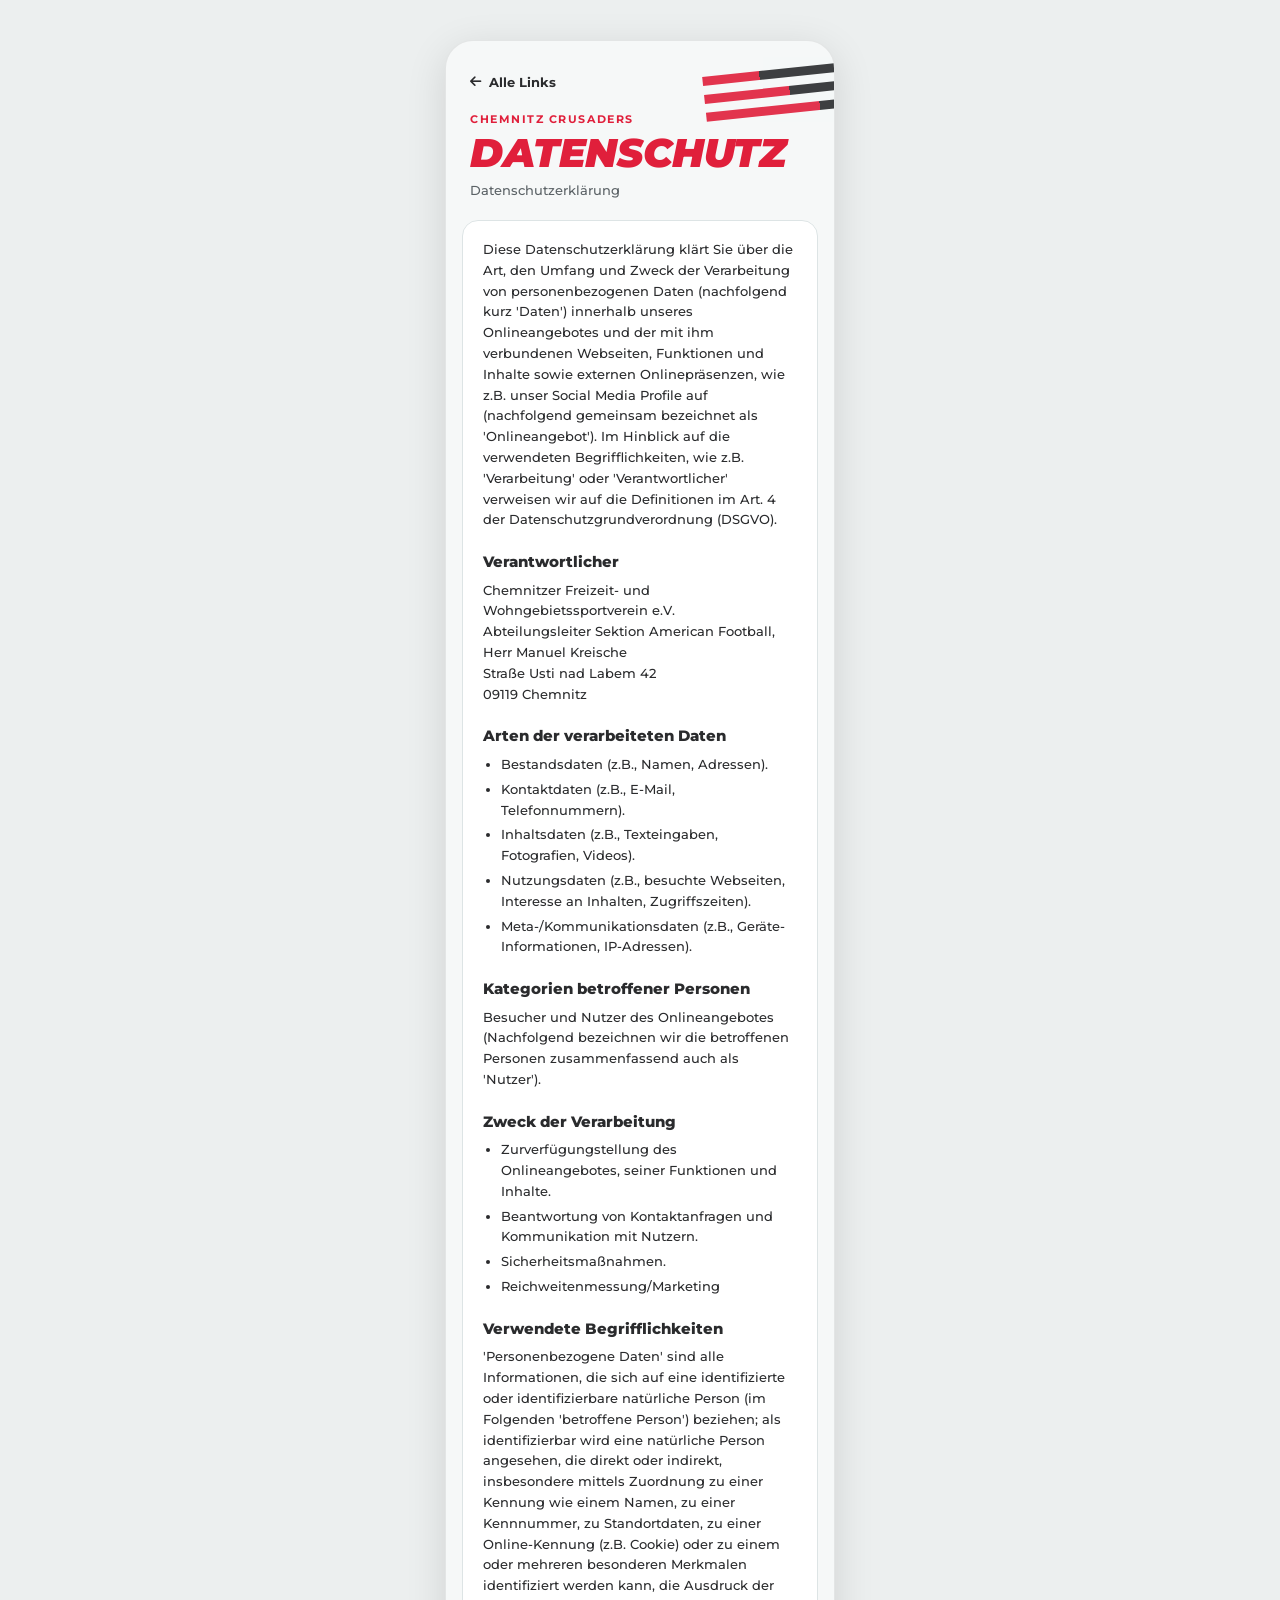
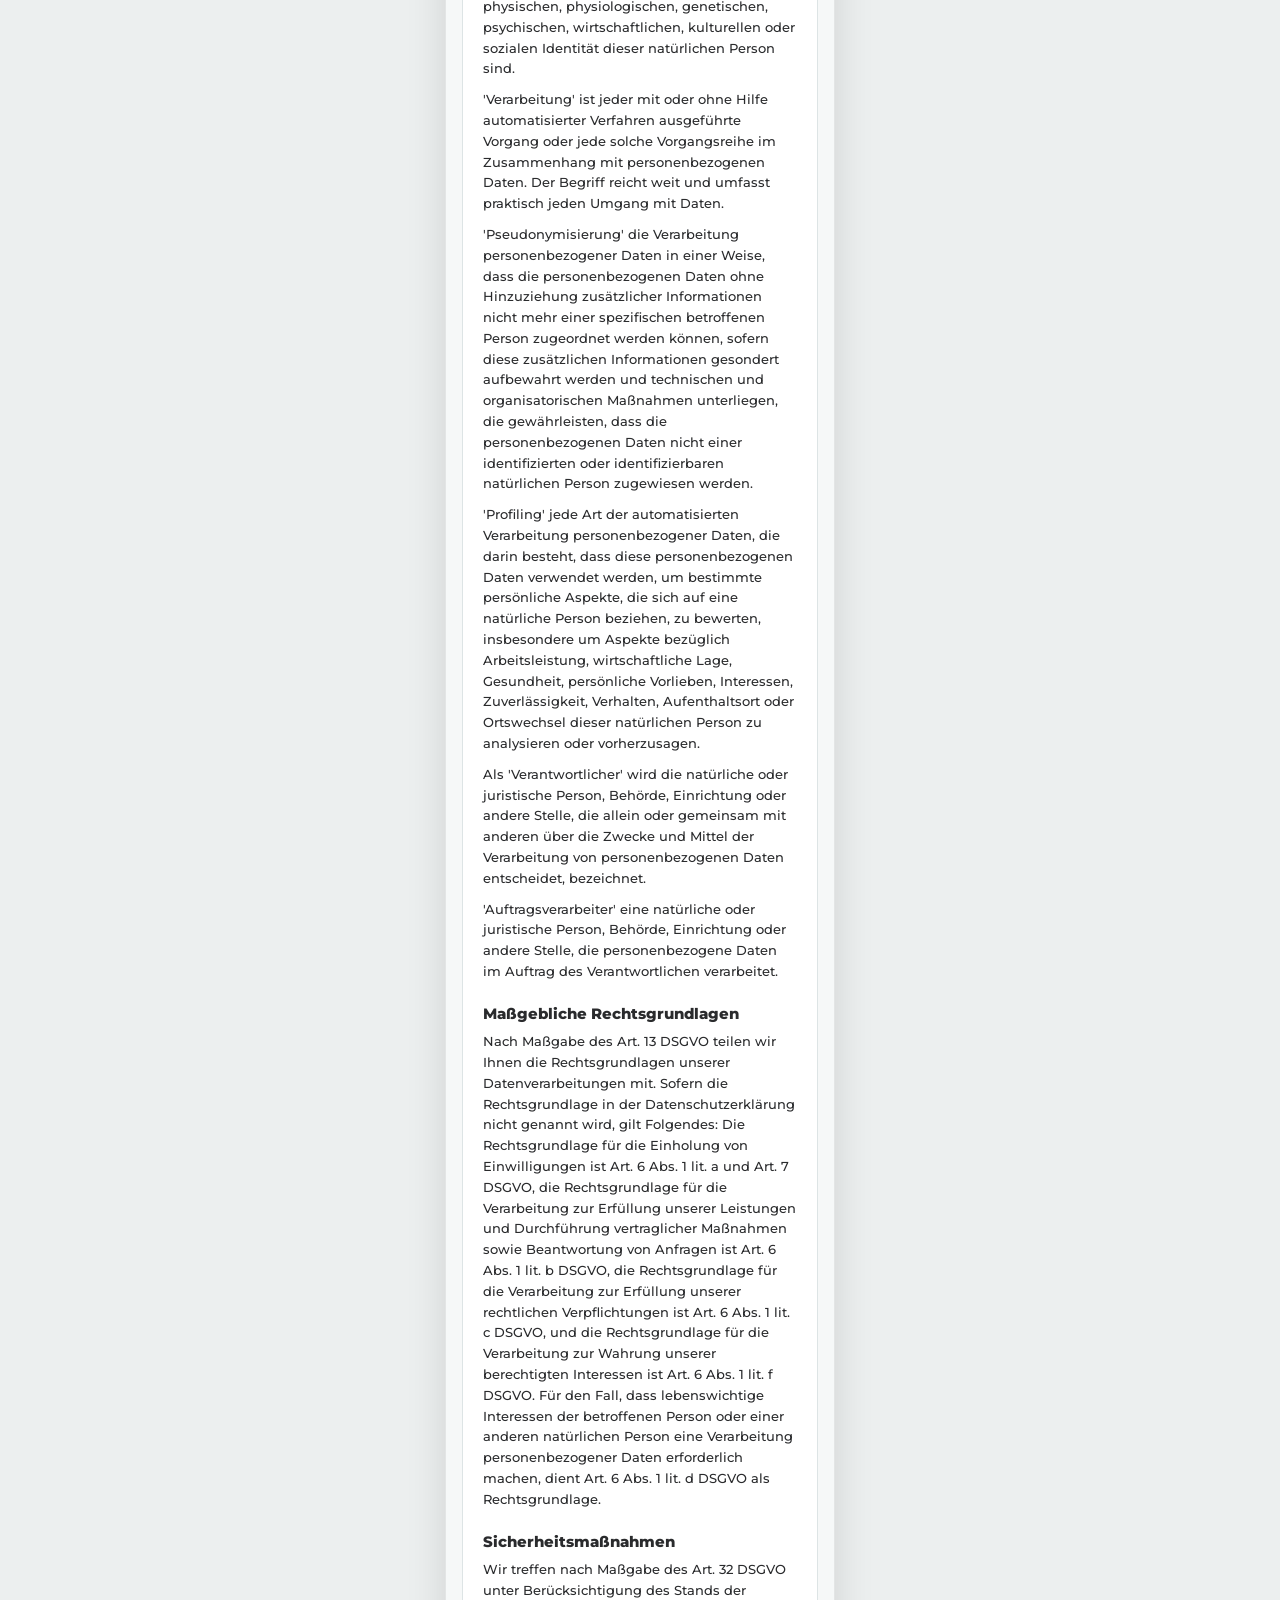
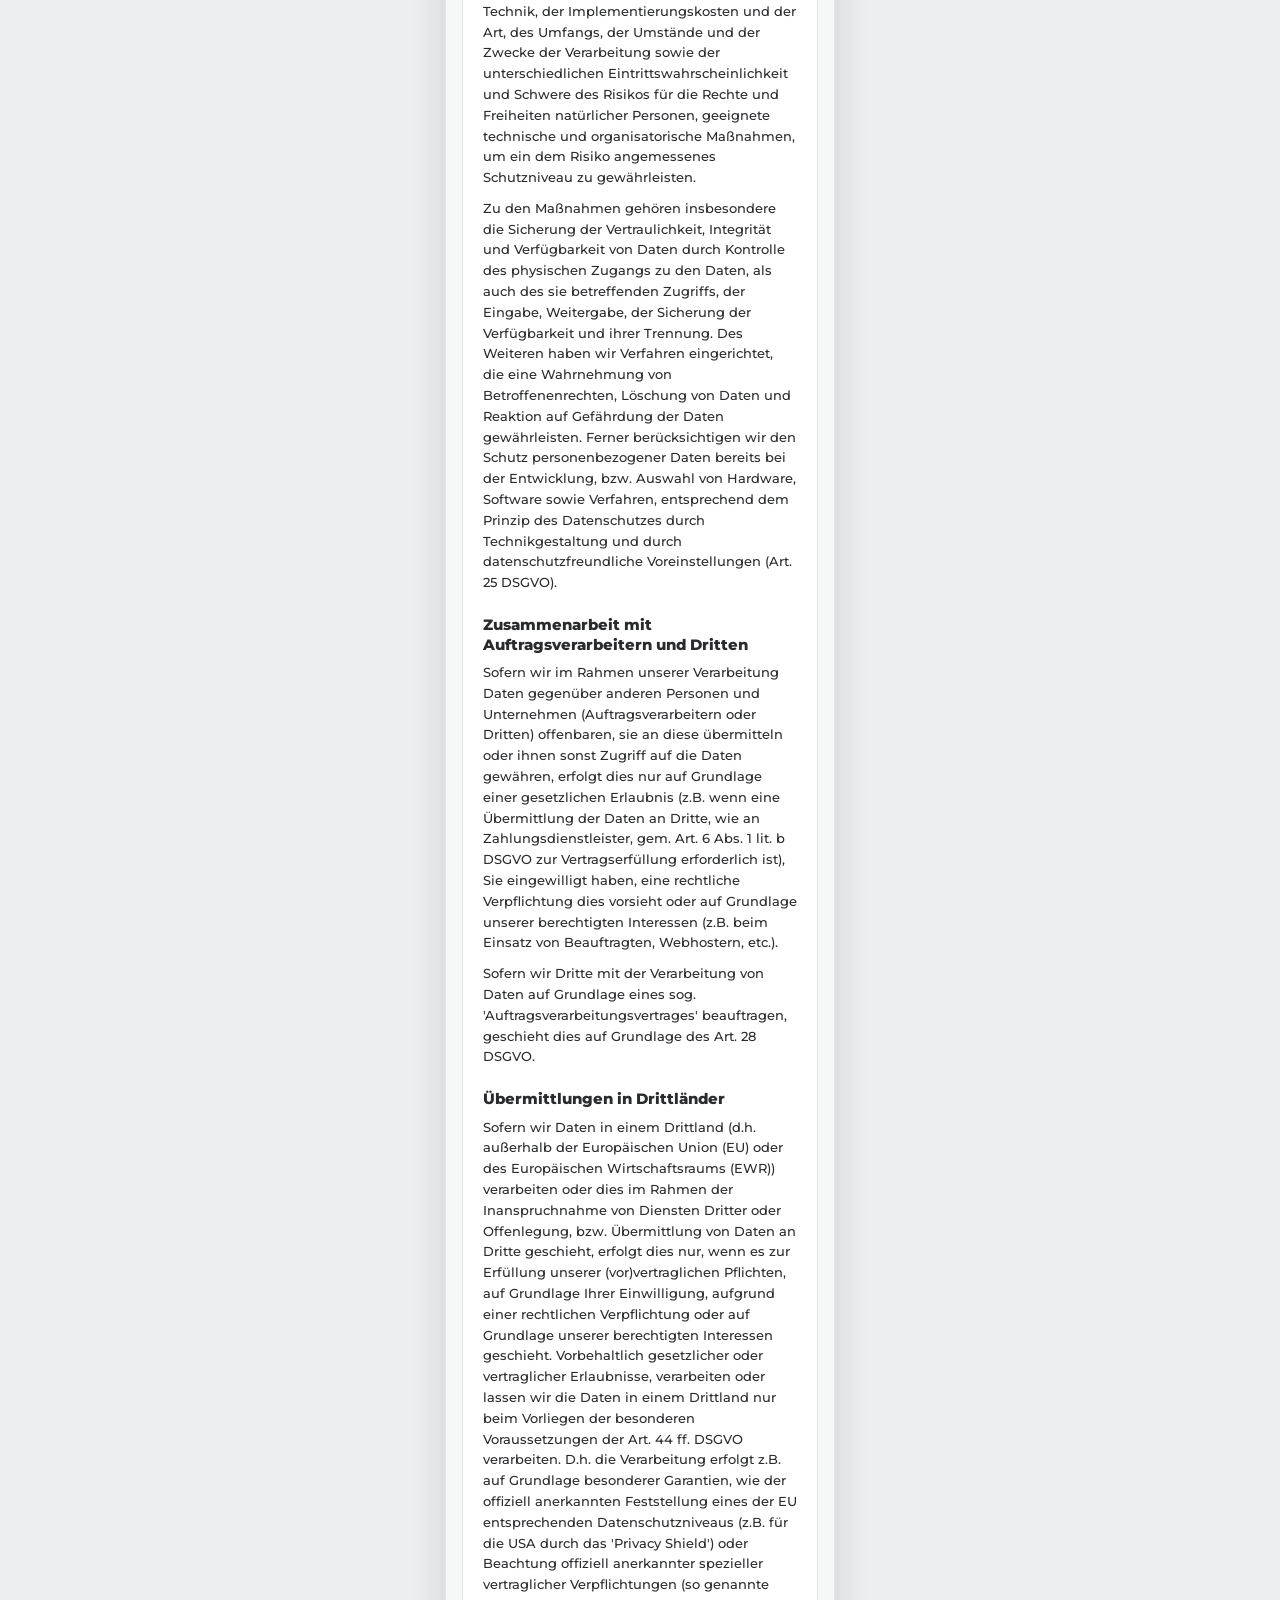
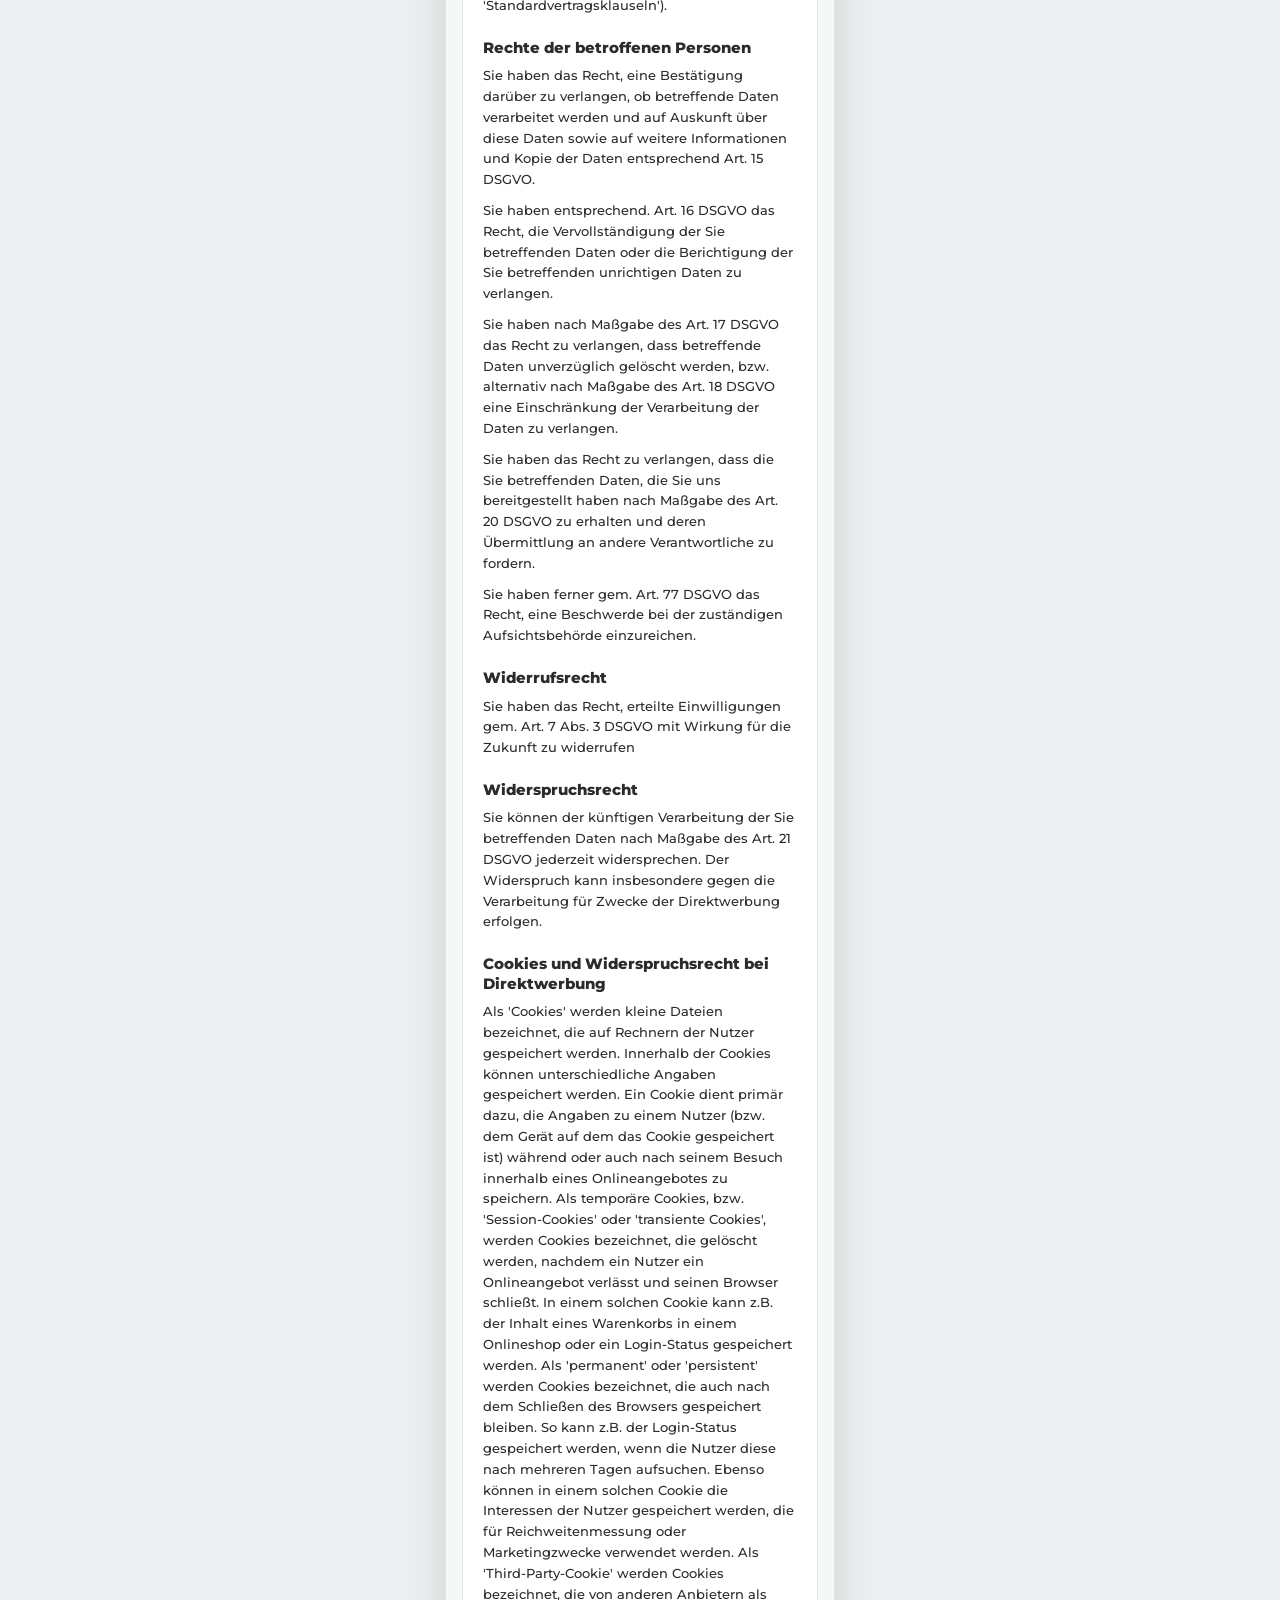
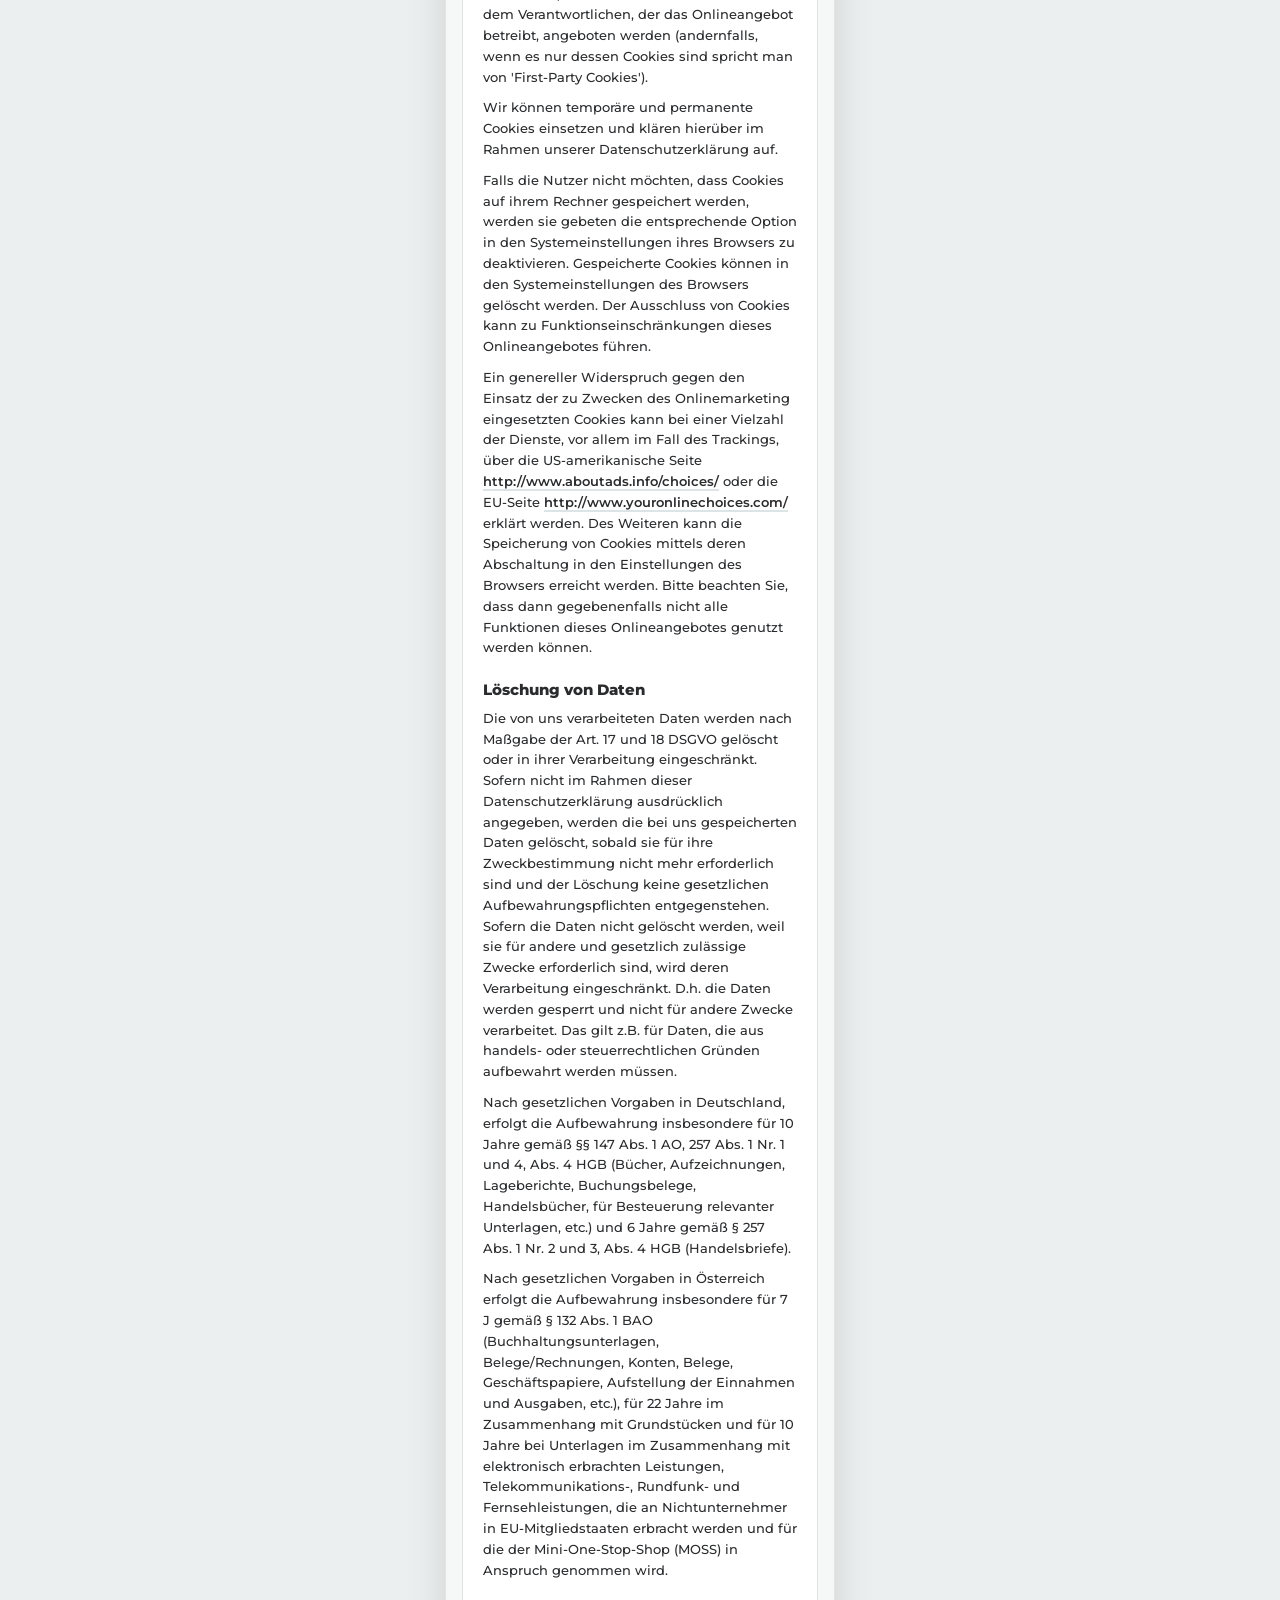
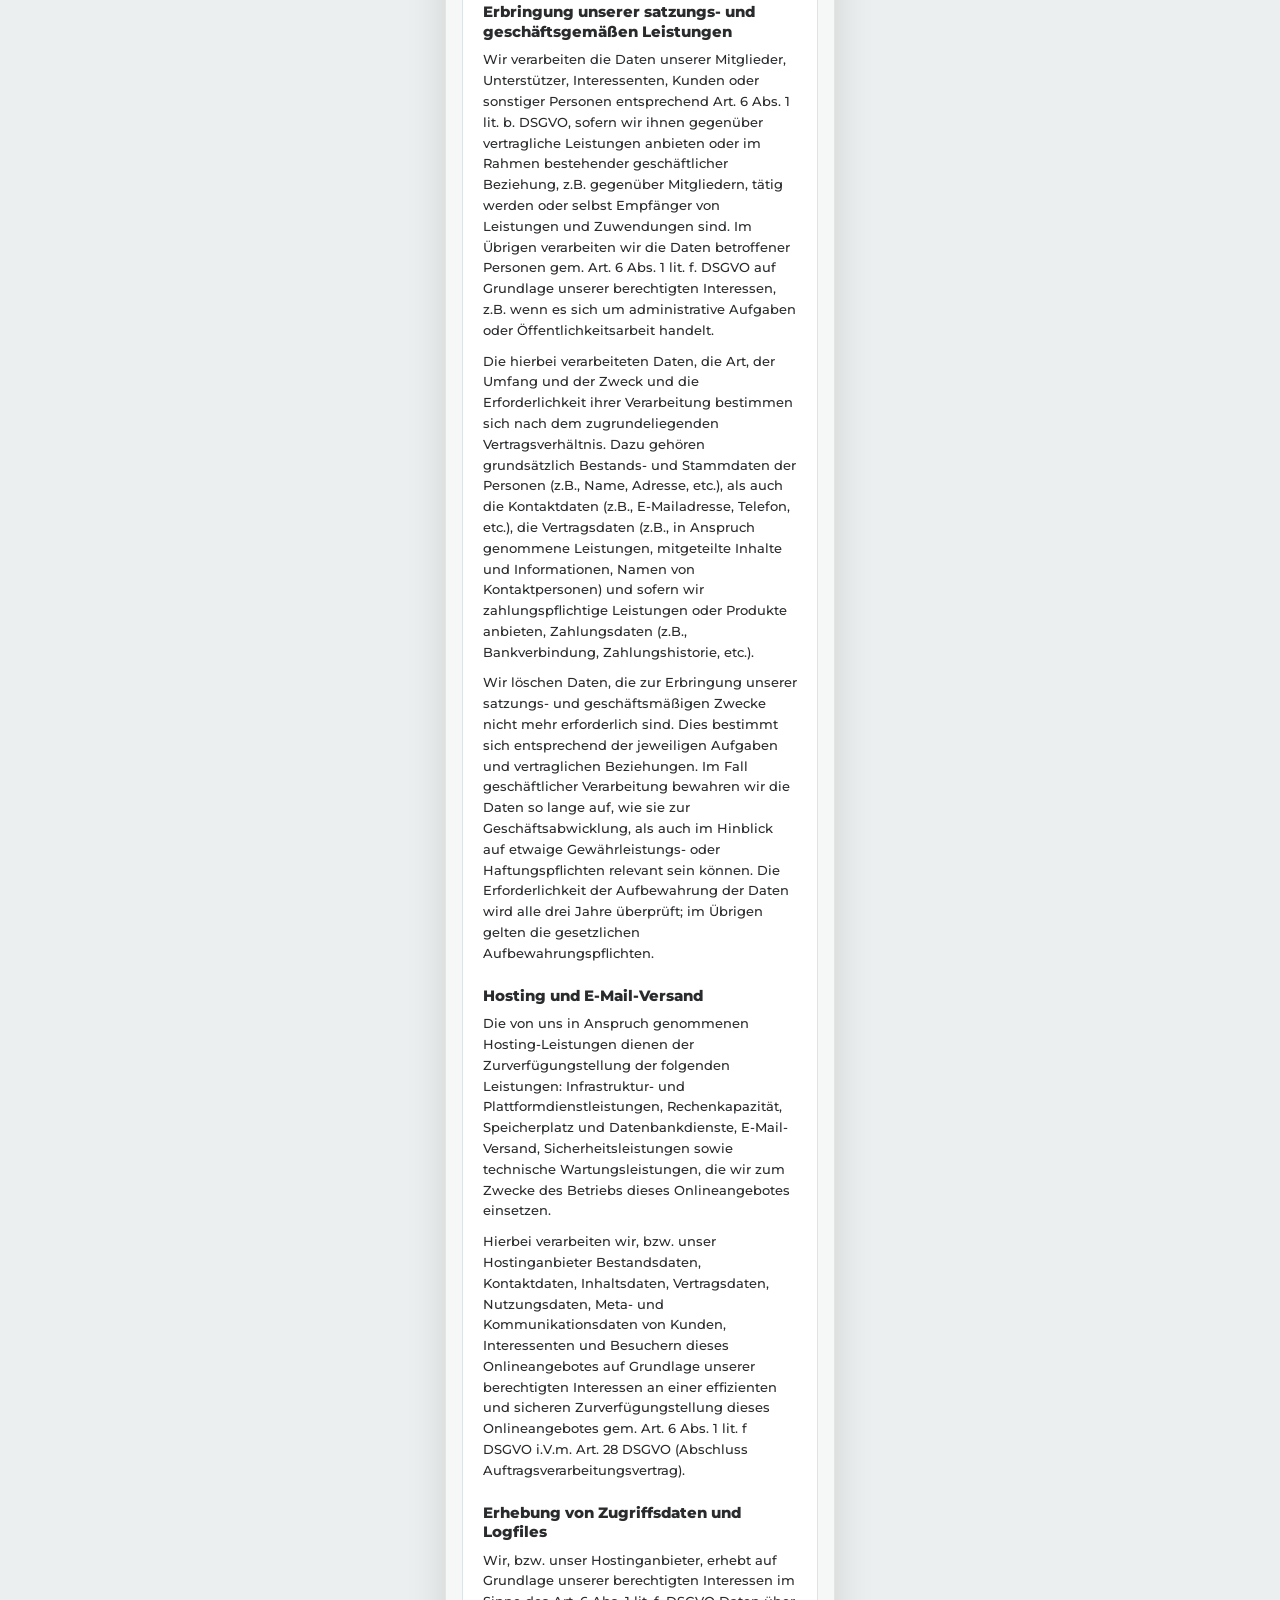
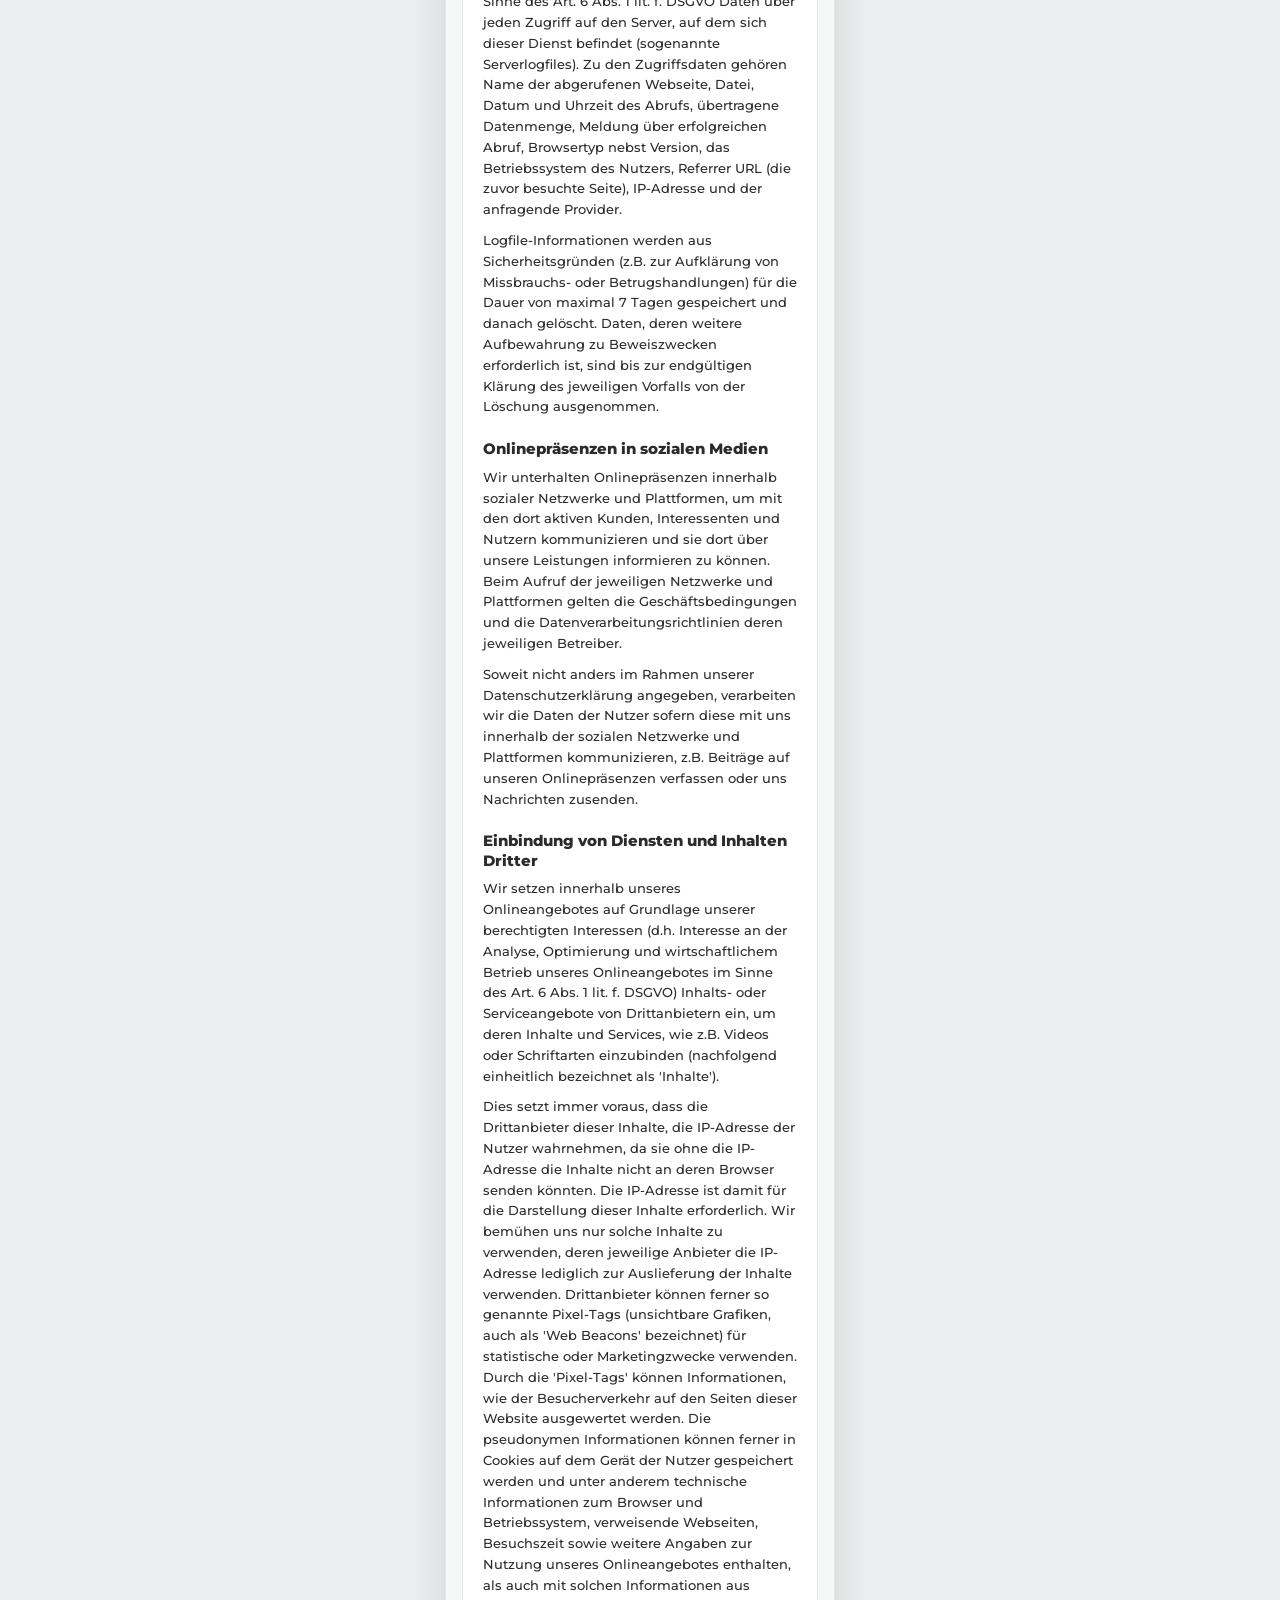
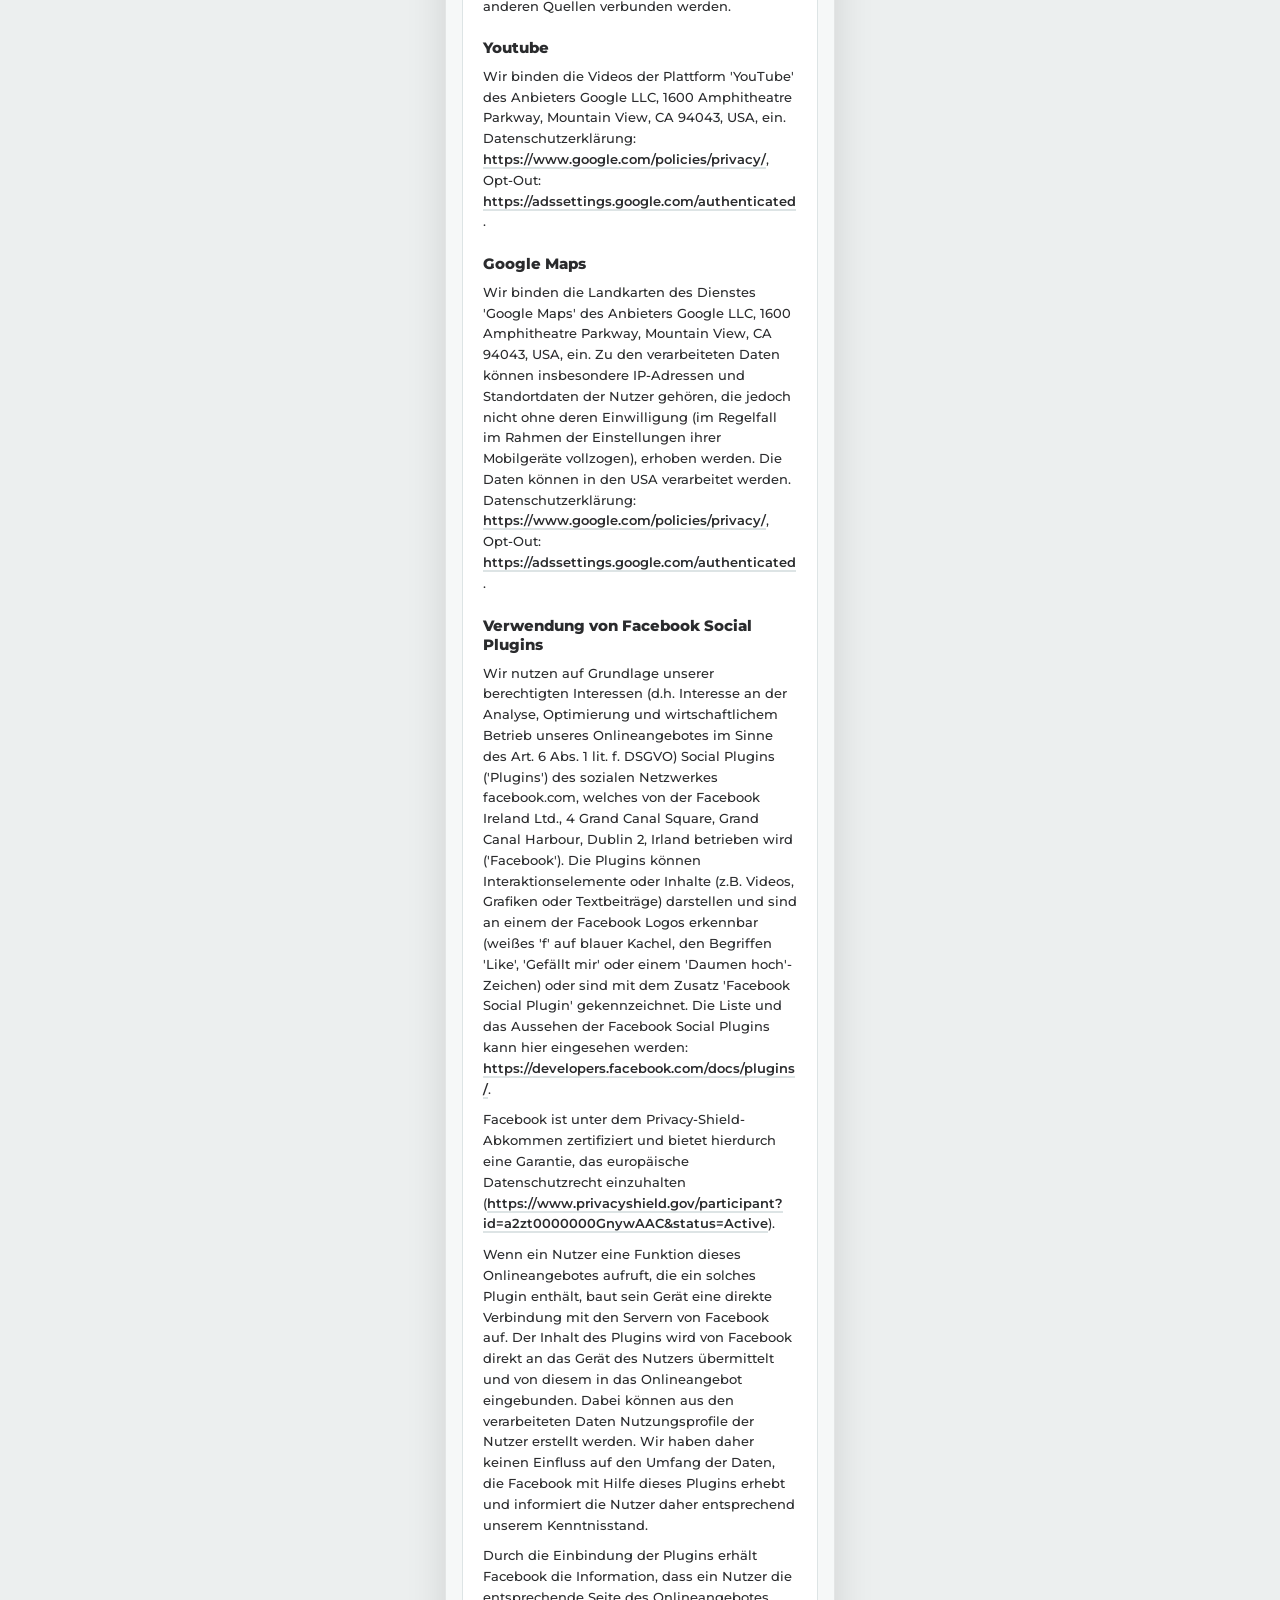
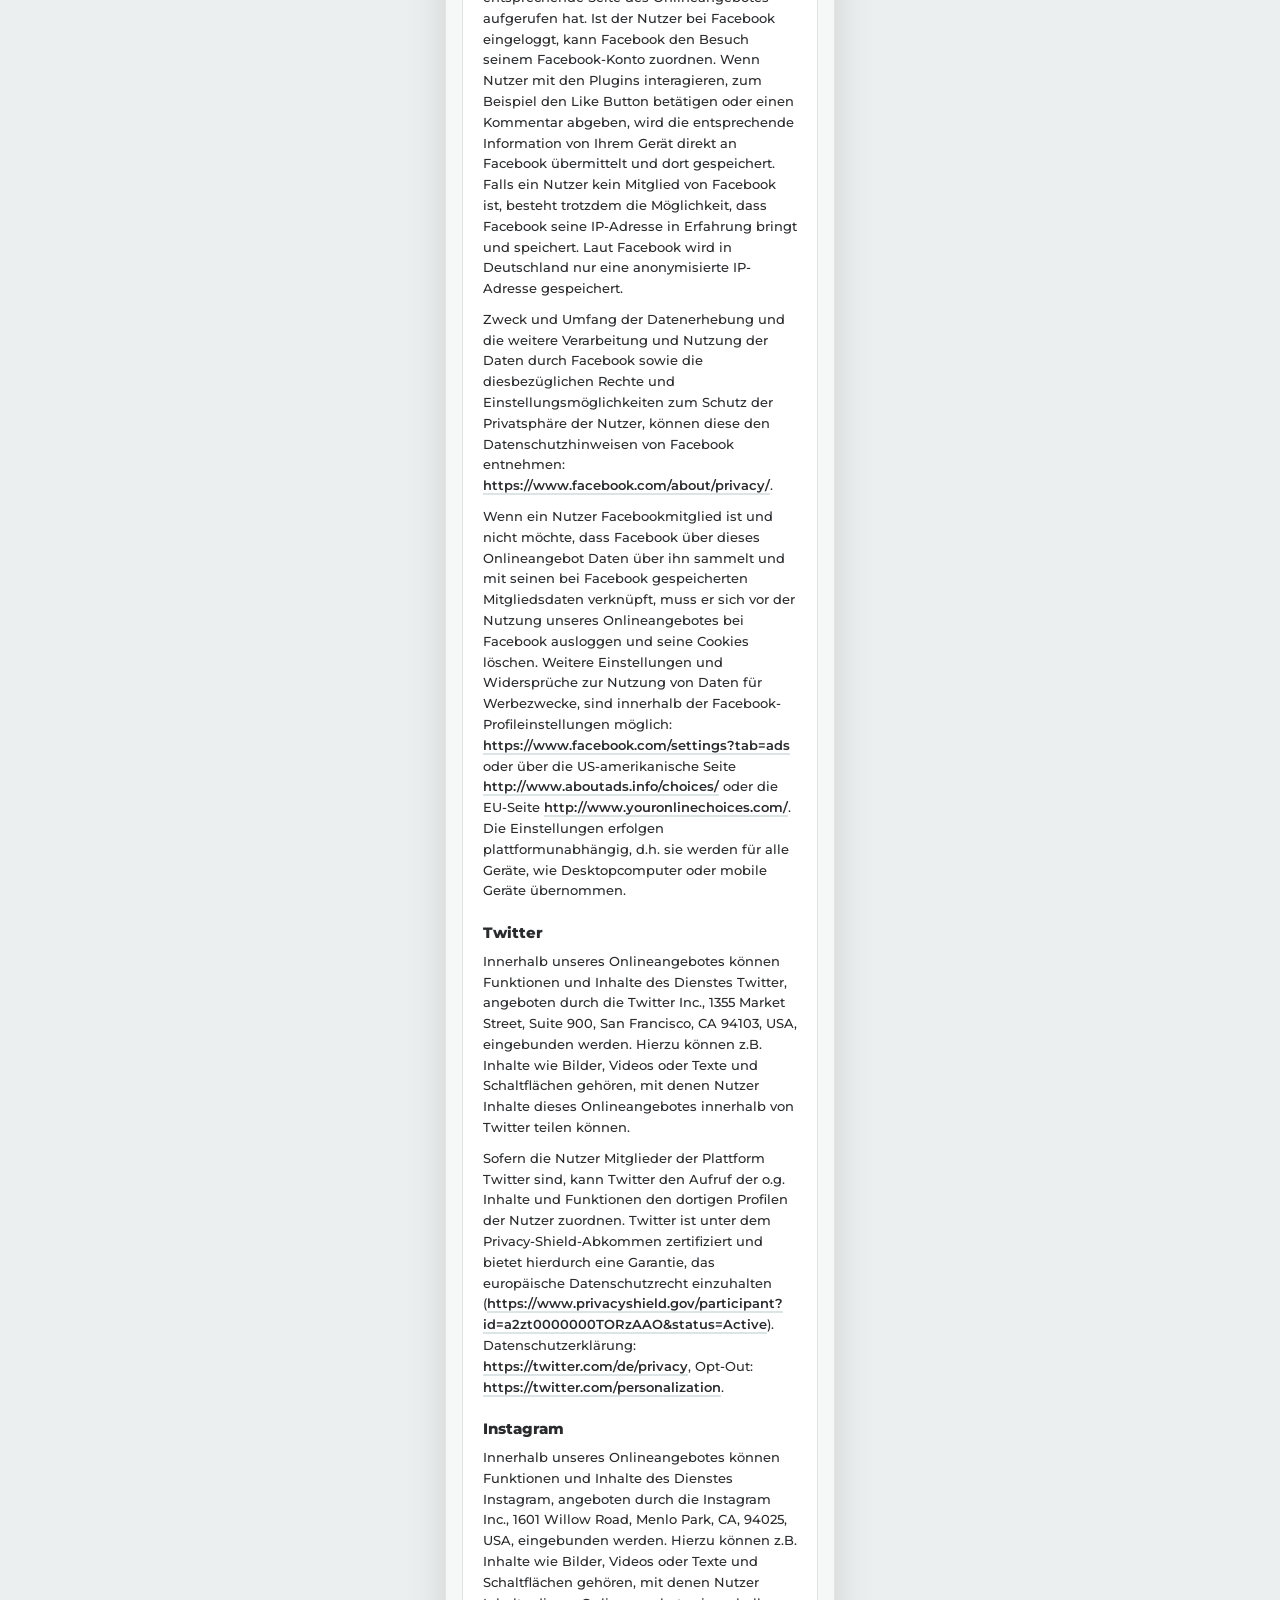
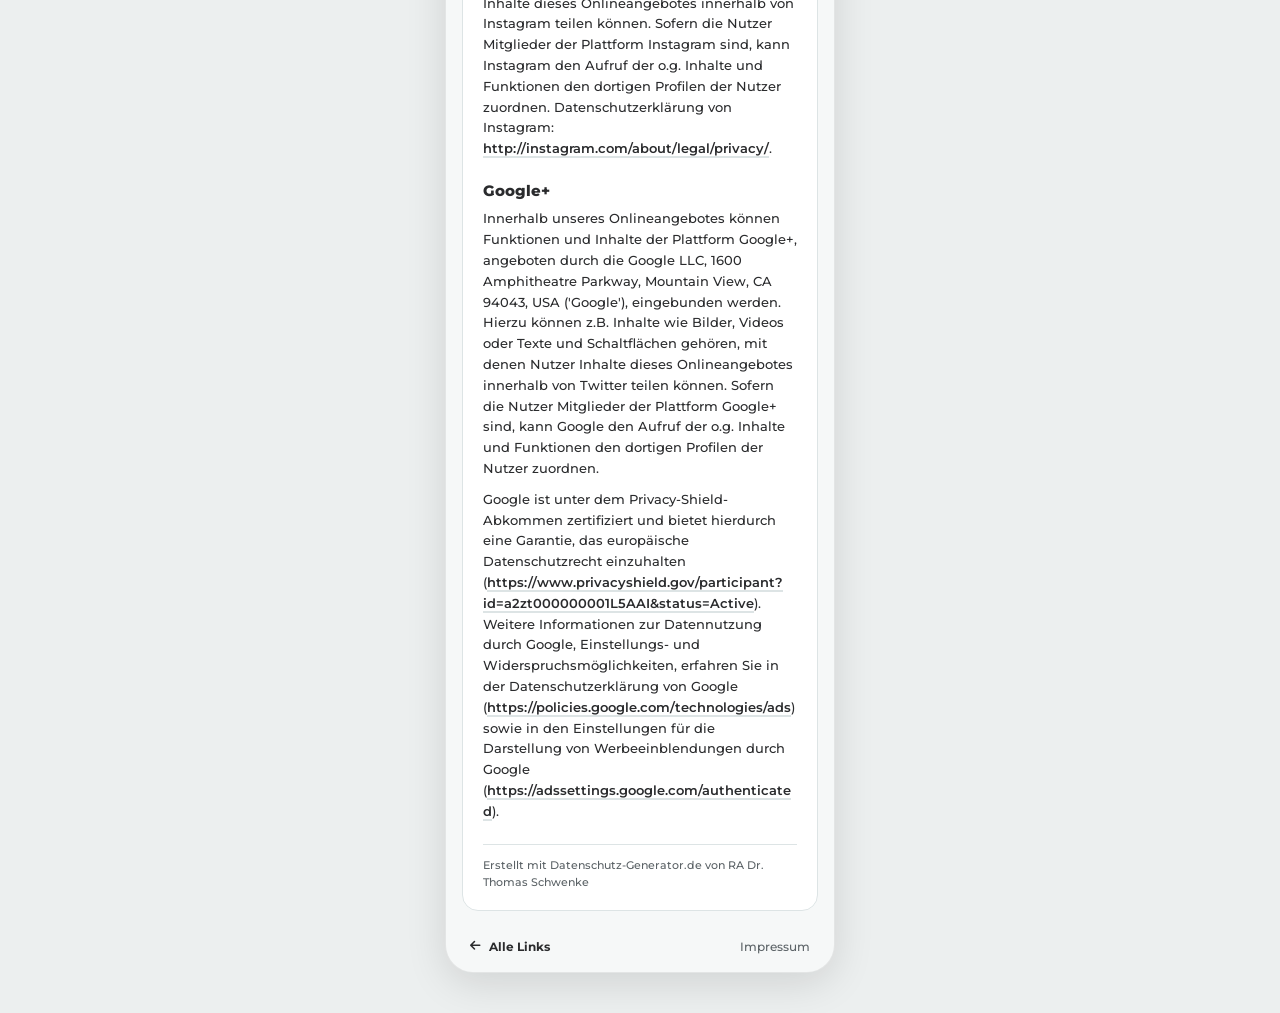
==== datenschutz.html @ f3efe3c1 "Add Datenschutzerklärung page and link it from the footer Text taken verbatim from the provided file" ====
<!DOCTYPE html>
<html lang="de">
  <head>
    <meta charset="utf-8">
    <meta name="viewport" content="width=device-width, initial-scale=1, viewport-fit=cover">
    <title>Datenschutzerklärung – Chemnitz Crusaders</title>
    <meta name="description" content="Datenschutzerklärung des Chemnitzer Freizeit- und Wohngebietssportverein e.V., Sektion American Football.">
    <meta name="theme-color" content="#f6f8f8">

    <!-- Icons -->
    <link rel="icon" type="image/png" href="assets/favicon.png">
    <link rel="apple-touch-icon" href="assets/apple-touch-icon.png">

    <!-- Fonts & icon library -->
    <link rel="preconnect" href="https://fonts.googleapis.com">
    <link rel="preconnect" href="https://fonts.gstatic.com" crossorigin>
    <link rel="stylesheet" href="https://fonts.googleapis.com/css2?family=Montserrat:ital,wght@0,500;0,700;0,800;0,900;1,900&display=swap">
    <link rel="stylesheet" href="https://cdnjs.cloudflare.com/ajax/libs/font-awesome/6.5.2/css/all.min.css">

    <!-- Page styles (loaded last so they take precedence over libraries) -->
    <link rel="stylesheet" href="assets/css/styles.css">
  </head>

  <body>
    <main class="page">

      <!-- Hero -->
      <header class="hero hero--sub">
        <div class="hero__stripes" aria-hidden="true">
          <span class="hero__stripe"></span>
          <span class="hero__stripe"></span>
          <span class="hero__stripe"></span>
        </div>
        <a class="back" href="index.html"><i class="fa-solid fa-arrow-left" aria-hidden="true"></i>Alle Links</a>
        <span class="hero__kicker">Chemnitz Crusaders</span>
        <h1 class="hero__title"><em class="hero__highlight">Datenschutz</em></h1>
        <p class="hero__tagline">Datenschutzerklärung</p>
      </header>

      <section class="links" aria-label="Datenschutzerklärung">

        <article class="legal legal--prose">
          <p>Diese Datenschutzerklärung klärt Sie über die Art, den Umfang und Zweck der Verarbeitung von personenbezogenen Daten (nachfolgend kurz 'Daten') innerhalb unseres Onlineangebotes und der mit ihm verbundenen Webseiten, Funktionen und Inhalte sowie externen Onlinepräsenzen, wie z.B. unser Social Media Profile auf (nachfolgend gemeinsam bezeichnet als 'Onlineangebot'). Im Hinblick auf die verwendeten Begrifflichkeiten, wie z.B. 'Verarbeitung' oder 'Verantwortlicher' verweisen wir auf die Definitionen im Art. 4 der Datenschutzgrundverordnung (DSGVO).</p>

          <h2>Verantwortlicher</h2>

          <p>Chemnitzer Freizeit- und Wohngebietssportverein e.V.<br>
            Abteilungsleiter Sektion American Football, Herr Manuel Kreische<br>
            Straße Usti nad Labem 42<br>
            09119 Chemnitz</p>

          <h2>Arten der verarbeiteten Daten</h2>

          <ul>
            <li>Bestandsdaten (z.B., Namen, Adressen).</li>
            <li>Kontaktdaten (z.B., E-Mail, Telefonnummern).</li>
            <li>Inhaltsdaten (z.B., Texteingaben, Fotografien, Videos).</li>
            <li>Nutzungsdaten (z.B., besuchte Webseiten, Interesse an Inhalten, Zugriffszeiten).</li>
            <li>Meta-/Kommunikationsdaten (z.B., Geräte-Informationen, IP-Adressen).</li>
          </ul>

          <h2>Kategorien betroffener Personen</h2>

          <p>Besucher und Nutzer des Onlineangebotes (Nachfolgend bezeichnen wir die betroffenen Personen zusammenfassend auch als 'Nutzer').</p>

          <h2>Zweck der Verarbeitung</h2>

          <ul>
            <li>Zurverfügungstellung des Onlineangebotes, seiner Funktionen und Inhalte.</li>
            <li>Beantwortung von Kontaktanfragen und Kommunikation mit Nutzern.</li>
            <li>Sicherheitsmaßnahmen.</li>
            <li>Reichweitenmessung/Marketing</li>
          </ul>

          <h2>Verwendete Begrifflichkeiten</h2>

          <p>'Personenbezogene Daten' sind alle Informationen, die sich auf eine identifizierte oder identifizierbare natürliche Person (im Folgenden 'betroffene Person') beziehen; als identifizierbar wird eine natürliche Person angesehen, die direkt oder indirekt, insbesondere mittels Zuordnung zu einer Kennung wie einem Namen, zu einer Kennnummer, zu Standortdaten, zu einer Online-Kennung (z.B. Cookie) oder zu einem oder mehreren besonderen Merkmalen identifiziert werden kann, die Ausdruck der physischen, physiologischen, genetischen, psychischen, wirtschaftlichen, kulturellen oder sozialen Identität dieser natürlichen Person sind.</p>

          <p>'Verarbeitung' ist jeder mit oder ohne Hilfe automatisierter Verfahren ausgeführte Vorgang oder jede solche Vorgangsreihe im Zusammenhang mit personenbezogenen Daten. Der Begriff reicht weit und umfasst praktisch jeden Umgang mit Daten.</p>

          <p>'Pseudonymisierung' die Verarbeitung personenbezogener Daten in einer Weise, dass die personenbezogenen Daten ohne Hinzuziehung zusätzlicher Informationen nicht mehr einer spezifischen betroffenen Person zugeordnet werden können, sofern diese zusätzlichen Informationen gesondert aufbewahrt werden und technischen und organisatorischen Maßnahmen unterliegen, die gewährleisten, dass die personenbezogenen Daten nicht einer identifizierten oder identifizierbaren natürlichen Person zugewiesen werden.</p>

          <p>'Profiling' jede Art der automatisierten Verarbeitung personenbezogener Daten, die darin besteht, dass diese personenbezogenen Daten verwendet werden, um bestimmte persönliche Aspekte, die sich auf eine natürliche Person beziehen, zu bewerten, insbesondere um Aspekte bezüglich Arbeitsleistung, wirtschaftliche Lage, Gesundheit, persönliche Vorlieben, Interessen, Zuverlässigkeit, Verhalten, Aufenthaltsort oder Ortswechsel dieser natürlichen Person zu analysieren oder vorherzusagen.</p>

          <p>Als 'Verantwortlicher' wird die natürliche oder juristische Person, Behörde, Einrichtung oder andere Stelle, die allein oder gemeinsam mit anderen über die Zwecke und Mittel der Verarbeitung von personenbezogenen Daten entscheidet, bezeichnet.</p>

          <p>'Auftragsverarbeiter' eine natürliche oder juristische Person, Behörde, Einrichtung oder andere Stelle, die personenbezogene Daten im Auftrag des Verantwortlichen verarbeitet.</p>

          <h2>Maßgebliche Rechtsgrundlagen</h2>

          <p>Nach Maßgabe des Art. 13 DSGVO teilen wir Ihnen die Rechtsgrundlagen unserer Datenverarbeitungen mit. Sofern die Rechtsgrundlage in der Datenschutzerklärung nicht genannt wird, gilt Folgendes: Die Rechtsgrundlage für die Einholung von Einwilligungen ist Art. 6 Abs. 1 lit. a und Art. 7 DSGVO, die Rechtsgrundlage für die Verarbeitung zur Erfüllung unserer Leistungen und Durchführung vertraglicher Maßnahmen sowie Beantwortung von Anfragen ist Art. 6 Abs. 1 lit. b DSGVO, die Rechtsgrundlage für die Verarbeitung zur Erfüllung unserer rechtlichen Verpflichtungen ist Art. 6 Abs. 1 lit. c DSGVO, und die Rechtsgrundlage für die Verarbeitung zur Wahrung unserer berechtigten Interessen ist Art. 6 Abs. 1 lit. f DSGVO. Für den Fall, dass lebenswichtige Interessen der betroffenen Person oder einer anderen natürlichen Person eine Verarbeitung personenbezogener Daten erforderlich machen, dient Art. 6 Abs. 1 lit. d DSGVO als Rechtsgrundlage.</p>

          <h2>Sicherheitsmaßnahmen</h2>

          <p>Wir treffen nach Maßgabe des Art. 32 DSGVO unter Berücksichtigung des Stands der Technik, der Implementierungskosten und der Art, des Umfangs, der Umstände und der Zwecke der Verarbeitung sowie der unterschiedlichen Eintrittswahrscheinlichkeit und Schwere des Risikos für die Rechte und Freiheiten natürlicher Personen, geeignete technische und organisatorische Maßnahmen, um ein dem Risiko angemessenes Schutzniveau zu gewährleisten.</p>

          <p>Zu den Maßnahmen gehören insbesondere die Sicherung der Vertraulichkeit, Integrität und Verfügbarkeit von Daten durch Kontrolle des physischen Zugangs zu den Daten, als auch des sie betreffenden Zugriffs, der Eingabe, Weitergabe, der Sicherung der Verfügbarkeit und ihrer Trennung. Des Weiteren haben wir Verfahren eingerichtet, die eine Wahrnehmung von Betroffenenrechten, Löschung von Daten und Reaktion auf Gefährdung der Daten gewährleisten. Ferner berücksichtigen wir den Schutz personenbezogener Daten bereits bei der Entwicklung, bzw. Auswahl von Hardware, Software sowie Verfahren, entsprechend dem Prinzip des Datenschutzes durch Technikgestaltung und durch datenschutzfreundliche Voreinstellungen (Art. 25 DSGVO).</p>

          <h2>Zusammenarbeit mit Auftragsverarbeitern und Dritten</h2>

          <p>Sofern wir im Rahmen unserer Verarbeitung Daten gegenüber anderen Personen und Unternehmen (Auftragsverarbeitern oder Dritten) offenbaren, sie an diese übermitteln oder ihnen sonst Zugriff auf die Daten gewähren, erfolgt dies nur auf Grundlage einer gesetzlichen Erlaubnis (z.B. wenn eine Übermittlung der Daten an Dritte, wie an Zahlungsdienstleister, gem. Art. 6 Abs. 1 lit. b DSGVO zur Vertragserfüllung erforderlich ist), Sie eingewilligt haben, eine rechtliche Verpflichtung dies vorsieht oder auf Grundlage unserer berechtigten Interessen (z.B. beim Einsatz von Beauftragten, Webhostern, etc.).</p>

          <p>Sofern wir Dritte mit der Verarbeitung von Daten auf Grundlage eines sog. 'Auftragsverarbeitungsvertrages' beauftragen, geschieht dies auf Grundlage des Art. 28 DSGVO.</p>

          <h2>Übermittlungen in Drittländer</h2>

          <p>Sofern wir Daten in einem Drittland (d.h. außerhalb der Europäischen Union (EU) oder des Europäischen Wirtschaftsraums (EWR)) verarbeiten oder dies im Rahmen der Inanspruchnahme von Diensten Dritter oder Offenlegung, bzw. Übermittlung von Daten an Dritte geschieht, erfolgt dies nur, wenn es zur Erfüllung unserer (vor)vertraglichen Pflichten, auf Grundlage Ihrer Einwilligung, aufgrund einer rechtlichen Verpflichtung oder auf Grundlage unserer berechtigten Interessen geschieht. Vorbehaltlich gesetzlicher oder vertraglicher Erlaubnisse, verarbeiten oder lassen wir die Daten in einem Drittland nur beim Vorliegen der besonderen Voraussetzungen der Art. 44 ff. DSGVO verarbeiten. D.h. die Verarbeitung erfolgt z.B. auf Grundlage besonderer Garantien, wie der offiziell anerkannten Feststellung eines der EU entsprechenden Datenschutzniveaus (z.B. für die USA durch das 'Privacy Shield') oder Beachtung offiziell anerkannter spezieller vertraglicher Verpflichtungen (so genannte 'Standardvertragsklauseln').</p>

          <h2>Rechte der betroffenen Personen</h2>

          <p>Sie haben das Recht, eine Bestätigung darüber zu verlangen, ob betreffende Daten verarbeitet werden und auf Auskunft über diese Daten sowie auf weitere Informationen und Kopie der Daten entsprechend Art. 15 DSGVO.</p>

          <p>Sie haben entsprechend. Art. 16 DSGVO das Recht, die Vervollständigung der Sie betreffenden Daten oder die Berichtigung der Sie betreffenden unrichtigen Daten zu verlangen.</p>

          <p>Sie haben nach Maßgabe des Art. 17 DSGVO das Recht zu verlangen, dass betreffende Daten unverzüglich gelöscht werden, bzw. alternativ nach Maßgabe des Art. 18 DSGVO eine Einschränkung der Verarbeitung der Daten zu verlangen.</p>

          <p>Sie haben das Recht zu verlangen, dass die Sie betreffenden Daten, die Sie uns bereitgestellt haben nach Maßgabe des Art. 20 DSGVO zu erhalten und deren Übermittlung an andere Verantwortliche zu fordern.</p>

          <p>Sie haben ferner gem. Art. 77 DSGVO das Recht, eine Beschwerde bei der zuständigen Aufsichtsbehörde einzureichen.</p>

          <h2>Widerrufsrecht</h2>

          <p>Sie haben das Recht, erteilte Einwilligungen gem. Art. 7 Abs. 3 DSGVO mit Wirkung für die Zukunft zu widerrufen</p>

          <h2>Widerspruchsrecht</h2>

          <p>Sie können der künftigen Verarbeitung der Sie betreffenden Daten nach Maßgabe des Art. 21 DSGVO jederzeit widersprechen. Der Widerspruch kann insbesondere gegen die Verarbeitung für Zwecke der Direktwerbung erfolgen.</p>

          <h2>Cookies und Widerspruchsrecht bei Direktwerbung</h2>

          <p>Als 'Cookies' werden kleine Dateien bezeichnet, die auf Rechnern der Nutzer gespeichert werden. Innerhalb der Cookies können unterschiedliche Angaben gespeichert werden. Ein Cookie dient primär dazu, die Angaben zu einem Nutzer (bzw. dem Gerät auf dem das Cookie gespeichert ist) während oder auch nach seinem Besuch innerhalb eines Onlineangebotes zu speichern. Als temporäre Cookies, bzw. 'Session-Cookies' oder 'transiente Cookies', werden Cookies bezeichnet, die gelöscht werden, nachdem ein Nutzer ein Onlineangebot verlässt und seinen Browser schließt. In einem solchen Cookie kann z.B. der Inhalt eines Warenkorbs in einem Onlineshop oder ein Login-Status gespeichert werden. Als 'permanent' oder 'persistent' werden Cookies bezeichnet, die auch nach dem Schließen des Browsers gespeichert bleiben. So kann z.B. der Login-Status gespeichert werden, wenn die Nutzer diese nach mehreren Tagen aufsuchen. Ebenso können in einem solchen Cookie die Interessen der Nutzer gespeichert werden, die für Reichweitenmessung oder Marketingzwecke verwendet werden. Als 'Third-Party-Cookie' werden Cookies bezeichnet, die von anderen Anbietern als dem Verantwortlichen, der das Onlineangebot betreibt, angeboten werden (andernfalls, wenn es nur dessen Cookies sind spricht man von 'First-Party Cookies').</p>

          <p>Wir können temporäre und permanente Cookies einsetzen und klären hierüber im Rahmen unserer Datenschutzerklärung auf.</p>

          <p>Falls die Nutzer nicht möchten, dass Cookies auf ihrem Rechner gespeichert werden, werden sie gebeten die entsprechende Option in den Systemeinstellungen ihres Browsers zu deaktivieren. Gespeicherte Cookies können in den Systemeinstellungen des Browsers gelöscht werden. Der Ausschluss von Cookies kann zu Funktionseinschränkungen dieses Onlineangebotes führen.</p>

          <p>Ein genereller Widerspruch gegen den Einsatz der zu Zwecken des Onlinemarketing eingesetzten Cookies kann bei einer Vielzahl der Dienste, vor allem im Fall des Trackings, über die US-amerikanische Seite <a href="http://www.aboutads.info/choices/" target="_blank" rel="noopener">http://www.aboutads.info/choices/</a> oder die EU-Seite <a href="http://www.youronlinechoices.com/" target="_blank" rel="noopener">http://www.youronlinechoices.com/</a> erklärt werden. Des Weiteren kann die Speicherung von Cookies mittels deren Abschaltung in den Einstellungen des Browsers erreicht werden. Bitte beachten Sie, dass dann gegebenenfalls nicht alle Funktionen dieses Onlineangebotes genutzt werden können.</p>

          <h2>Löschung von Daten</h2>

          <p>Die von uns verarbeiteten Daten werden nach Maßgabe der Art. 17 und 18 DSGVO gelöscht oder in ihrer Verarbeitung eingeschränkt. Sofern nicht im Rahmen dieser Datenschutzerklärung ausdrücklich angegeben, werden die bei uns gespeicherten Daten gelöscht, sobald sie für ihre Zweckbestimmung nicht mehr erforderlich sind und der Löschung keine gesetzlichen Aufbewahrungspflichten entgegenstehen. Sofern die Daten nicht gelöscht werden, weil sie für andere und gesetzlich zulässige Zwecke erforderlich sind, wird deren Verarbeitung eingeschränkt. D.h. die Daten werden gesperrt und nicht für andere Zwecke verarbeitet. Das gilt z.B. für Daten, die aus handels- oder steuerrechtlichen Gründen aufbewahrt werden müssen.</p>

          <p>Nach gesetzlichen Vorgaben in Deutschland, erfolgt die Aufbewahrung insbesondere für 10 Jahre gemäß §§ 147 Abs. 1 AO, 257 Abs. 1 Nr. 1 und 4, Abs. 4 HGB (Bücher, Aufzeichnungen, Lageberichte, Buchungsbelege, Handelsbücher, für Besteuerung relevanter Unterlagen, etc.) und 6 Jahre gemäß § 257 Abs. 1 Nr. 2 und 3, Abs. 4 HGB (Handelsbriefe).</p>

          <p>Nach gesetzlichen Vorgaben in Österreich erfolgt die Aufbewahrung insbesondere für 7 J gemäß § 132 Abs. 1 BAO (Buchhaltungsunterlagen, Belege/Rechnungen, Konten, Belege, Geschäftspapiere, Aufstellung der Einnahmen und Ausgaben, etc.), für 22 Jahre im Zusammenhang mit Grundstücken und für 10 Jahre bei Unterlagen im Zusammenhang mit elektronisch erbrachten Leistungen, Telekommunikations-, Rundfunk- und Fernsehleistungen, die an Nichtunternehmer in EU-Mitgliedstaaten erbracht werden und für die der Mini-One-Stop-Shop (MOSS) in Anspruch genommen wird.</p>

          <h2>Erbringung unserer satzungs- und geschäftsgemäßen Leistungen</h2>

          <p>Wir verarbeiten die Daten unserer Mitglieder, Unterstützer, Interessenten, Kunden oder sonstiger Personen entsprechend Art. 6 Abs. 1 lit. b. DSGVO, sofern wir ihnen gegenüber vertragliche Leistungen anbieten oder im Rahmen bestehender geschäftlicher Beziehung, z.B. gegenüber Mitgliedern, tätig werden oder selbst Empfänger von Leistungen und Zuwendungen sind. Im Übrigen verarbeiten wir die Daten betroffener Personen gem. Art. 6 Abs. 1 lit. f. DSGVO auf Grundlage unserer berechtigten Interessen, z.B. wenn es sich um administrative Aufgaben oder Öffentlichkeitsarbeit handelt.</p>

          <p>Die hierbei verarbeiteten Daten, die Art, der Umfang und der Zweck und die Erforderlichkeit ihrer Verarbeitung bestimmen sich nach dem zugrundeliegenden Vertragsverhältnis. Dazu gehören grundsätzlich Bestands- und Stammdaten der Personen (z.B., Name, Adresse, etc.), als auch die Kontaktdaten (z.B., E-Mailadresse, Telefon, etc.), die Vertragsdaten (z.B., in Anspruch genommene Leistungen, mitgeteilte Inhalte und Informationen, Namen von Kontaktpersonen) und sofern wir zahlungspflichtige Leistungen oder Produkte anbieten, Zahlungsdaten (z.B., Bankverbindung, Zahlungshistorie, etc.).</p>

          <p>Wir löschen Daten, die zur Erbringung unserer satzungs- und geschäftsmäßigen Zwecke nicht mehr erforderlich sind. Dies bestimmt sich entsprechend der jeweiligen Aufgaben und vertraglichen Beziehungen. Im Fall geschäftlicher Verarbeitung bewahren wir die Daten so lange auf, wie sie zur Geschäftsabwicklung, als auch im Hinblick auf etwaige Gewährleistungs- oder Haftungspflichten relevant sein können. Die Erforderlichkeit der Aufbewahrung der Daten wird alle drei Jahre überprüft; im Übrigen gelten die gesetzlichen Aufbewahrungspflichten.</p>

          <h2>Hosting und E-Mail-Versand</h2>

          <p>Die von uns in Anspruch genommenen Hosting-Leistungen dienen der Zurverfügungstellung der folgenden Leistungen: Infrastruktur- und Plattformdienstleistungen, Rechenkapazität, Speicherplatz und Datenbankdienste, E-Mail-Versand, Sicherheitsleistungen sowie technische Wartungsleistungen, die wir zum Zwecke des Betriebs dieses Onlineangebotes einsetzen.</p>

          <p>Hierbei verarbeiten wir, bzw. unser Hostinganbieter Bestandsdaten, Kontaktdaten, Inhaltsdaten, Vertragsdaten, Nutzungsdaten, Meta- und Kommunikationsdaten von Kunden, Interessenten und Besuchern dieses Onlineangebotes auf Grundlage unserer berechtigten Interessen an einer effizienten und sicheren Zurverfügungstellung dieses Onlineangebotes gem. Art. 6 Abs. 1 lit. f DSGVO i.V.m. Art. 28 DSGVO (Abschluss Auftragsverarbeitungsvertrag).</p>

          <h2>Erhebung von Zugriffsdaten und Logfiles</h2>

          <p>Wir, bzw. unser Hostinganbieter, erhebt auf Grundlage unserer berechtigten Interessen im Sinne des Art. 6 Abs. 1 lit. f. DSGVO Daten über jeden Zugriff auf den Server, auf dem sich dieser Dienst befindet (sogenannte Serverlogfiles). Zu den Zugriffsdaten gehören Name der abgerufenen Webseite, Datei, Datum und Uhrzeit des Abrufs, übertragene Datenmenge, Meldung über erfolgreichen Abruf, Browsertyp nebst Version, das Betriebssystem des Nutzers, Referrer URL (die zuvor besuchte Seite), IP-Adresse und der anfragende Provider.</p>

          <p>Logfile-Informationen werden aus Sicherheitsgründen (z.B. zur Aufklärung von Missbrauchs- oder Betrugshandlungen) für die Dauer von maximal 7 Tagen gespeichert und danach gelöscht. Daten, deren weitere Aufbewahrung zu Beweiszwecken erforderlich ist, sind bis zur endgültigen Klärung des jeweiligen Vorfalls von der Löschung ausgenommen.</p>

          <h2>Onlinepräsenzen in sozialen Medien</h2>

          <p>Wir unterhalten Onlinepräsenzen innerhalb sozialer Netzwerke und Plattformen, um mit den dort aktiven Kunden, Interessenten und Nutzern kommunizieren und sie dort über unsere Leistungen informieren zu können. Beim Aufruf der jeweiligen Netzwerke und Plattformen gelten die Geschäftsbedingungen und die Datenverarbeitungsrichtlinien deren jeweiligen Betreiber.</p>

          <p>Soweit nicht anders im Rahmen unserer Datenschutzerklärung angegeben, verarbeiten wir die Daten der Nutzer sofern diese mit uns innerhalb der sozialen Netzwerke und Plattformen kommunizieren, z.B. Beiträge auf unseren Onlinepräsenzen verfassen oder uns Nachrichten zusenden.</p>

          <h2>Einbindung von Diensten und Inhalten Dritter</h2>

          <p>Wir setzen innerhalb unseres Onlineangebotes auf Grundlage unserer berechtigten Interessen (d.h. Interesse an der Analyse, Optimierung und wirtschaftlichem Betrieb unseres Onlineangebotes im Sinne des Art. 6 Abs. 1 lit. f. DSGVO) Inhalts- oder Serviceangebote von Drittanbietern ein, um deren Inhalte und Services, wie z.B. Videos oder Schriftarten einzubinden (nachfolgend einheitlich bezeichnet als 'Inhalte').</p>

          <p>Dies setzt immer voraus, dass die Drittanbieter dieser Inhalte, die IP-Adresse der Nutzer wahrnehmen, da sie ohne die IP-Adresse die Inhalte nicht an deren Browser senden könnten. Die IP-Adresse ist damit für die Darstellung dieser Inhalte erforderlich. Wir bemühen uns nur solche Inhalte zu verwenden, deren jeweilige Anbieter die IP-Adresse lediglich zur Auslieferung der Inhalte verwenden. Drittanbieter können ferner so genannte Pixel-Tags (unsichtbare Grafiken, auch als 'Web Beacons' bezeichnet) für statistische oder Marketingzwecke verwenden. Durch die 'Pixel-Tags' können Informationen, wie der Besucherverkehr auf den Seiten dieser Website ausgewertet werden. Die pseudonymen Informationen können ferner in Cookies auf dem Gerät der Nutzer gespeichert werden und unter anderem technische Informationen zum Browser und Betriebssystem, verweisende Webseiten, Besuchszeit sowie weitere Angaben zur Nutzung unseres Onlineangebotes enthalten, als auch mit solchen Informationen aus anderen Quellen verbunden werden.</p>

          <h2>Youtube</h2>

          <p>Wir binden die Videos der Plattform 'YouTube' des Anbieters Google LLC, 1600 Amphitheatre Parkway, Mountain View, CA 94043, USA, ein. Datenschutzerklärung: <a href="https://www.google.com/policies/privacy/" target="_blank" rel="noopener">https://www.google.com/policies/privacy/</a>, Opt-Out: <a href="https://adssettings.google.com/authenticated" target="_blank" rel="noopener">https://adssettings.google.com/authenticated</a>.</p>

          <h2>Google Maps</h2>

          <p>Wir binden die Landkarten des Dienstes 'Google Maps' des Anbieters Google LLC, 1600 Amphitheatre Parkway, Mountain View, CA 94043, USA, ein. Zu den verarbeiteten Daten können insbesondere IP-Adressen und Standortdaten der Nutzer gehören, die jedoch nicht ohne deren Einwilligung (im Regelfall im Rahmen der Einstellungen ihrer Mobilgeräte vollzogen), erhoben werden. Die Daten können in den USA verarbeitet werden. Datenschutzerklärung: <a href="https://www.google.com/policies/privacy/" target="_blank" rel="noopener">https://www.google.com/policies/privacy/</a>, Opt-Out: <a href="https://adssettings.google.com/authenticated" target="_blank" rel="noopener">https://adssettings.google.com/authenticated</a>.</p>

          <h2>Verwendung von Facebook Social Plugins</h2>

          <p>Wir nutzen auf Grundlage unserer berechtigten Interessen (d.h. Interesse an der Analyse, Optimierung und wirtschaftlichem Betrieb unseres Onlineangebotes im Sinne des Art. 6 Abs. 1 lit. f. DSGVO) Social Plugins ('Plugins') des sozialen Netzwerkes facebook.com, welches von der Facebook Ireland Ltd., 4 Grand Canal Square, Grand Canal Harbour, Dublin 2, Irland betrieben wird ('Facebook'). Die Plugins können Interaktionselemente oder Inhalte (z.B. Videos, Grafiken oder Textbeiträge) darstellen und sind an einem der Facebook Logos erkennbar (weißes 'f' auf blauer Kachel, den Begriffen 'Like', 'Gefällt mir' oder einem 'Daumen hoch'-Zeichen) oder sind mit dem Zusatz 'Facebook Social Plugin' gekennzeichnet. Die Liste und das Aussehen der Facebook Social Plugins kann hier eingesehen werden: <a href="https://developers.facebook.com/docs/plugins/" target="_blank" rel="noopener">https://developers.facebook.com/docs/plugins/</a>.</p>

          <p>Facebook ist unter dem Privacy-Shield-Abkommen zertifiziert und bietet hierdurch eine Garantie, das europäische Datenschutzrecht einzuhalten (<a href="https://www.privacyshield.gov/participant?id=a2zt0000000GnywAAC&amp;status=Active" target="_blank" rel="noopener">https://www.privacyshield.gov/participant?id=a2zt0000000GnywAAC&amp;status=Active</a>).</p>

          <p>Wenn ein Nutzer eine Funktion dieses Onlineangebotes aufruft, die ein solches Plugin enthält, baut sein Gerät eine direkte Verbindung mit den Servern von Facebook auf. Der Inhalt des Plugins wird von Facebook direkt an das Gerät des Nutzers übermittelt und von diesem in das Onlineangebot eingebunden. Dabei können aus den verarbeiteten Daten Nutzungsprofile der Nutzer erstellt werden. Wir haben daher keinen Einfluss auf den Umfang der Daten, die Facebook mit Hilfe dieses Plugins erhebt und informiert die Nutzer daher entsprechend unserem Kenntnisstand.</p>

          <p>Durch die Einbindung der Plugins erhält Facebook die Information, dass ein Nutzer die entsprechende Seite des Onlineangebotes aufgerufen hat. Ist der Nutzer bei Facebook eingeloggt, kann Facebook den Besuch seinem Facebook-Konto zuordnen. Wenn Nutzer mit den Plugins interagieren, zum Beispiel den Like Button betätigen oder einen Kommentar abgeben, wird die entsprechende Information von Ihrem Gerät direkt an Facebook übermittelt und dort gespeichert. Falls ein Nutzer kein Mitglied von Facebook ist, besteht trotzdem die Möglichkeit, dass Facebook seine IP-Adresse in Erfahrung bringt und speichert. Laut Facebook wird in Deutschland nur eine anonymisierte IP-Adresse gespeichert.</p>

          <p>Zweck und Umfang der Datenerhebung und die weitere Verarbeitung und Nutzung der Daten durch Facebook sowie die diesbezüglichen Rechte und Einstellungsmöglichkeiten zum Schutz der Privatsphäre der Nutzer, können diese den Datenschutzhinweisen von Facebook entnehmen: <a href="https://www.facebook.com/about/privacy/" target="_blank" rel="noopener">https://www.facebook.com/about/privacy/</a>.</p>

          <p>Wenn ein Nutzer Facebookmitglied ist und nicht möchte, dass Facebook über dieses Onlineangebot Daten über ihn sammelt und mit seinen bei Facebook gespeicherten Mitgliedsdaten verknüpft, muss er sich vor der Nutzung unseres Onlineangebotes bei Facebook ausloggen und seine Cookies löschen. Weitere Einstellungen und Widersprüche zur Nutzung von Daten für Werbezwecke, sind innerhalb der Facebook-Profileinstellungen möglich: <a href="https://www.facebook.com/settings?tab=ads" target="_blank" rel="noopener">https://www.facebook.com/settings?tab=ads</a>  oder über die US-amerikanische Seite <a href="http://www.aboutads.info/choices/" target="_blank" rel="noopener">http://www.aboutads.info/choices/</a>  oder die EU-Seite <a href="http://www.youronlinechoices.com/" target="_blank" rel="noopener">http://www.youronlinechoices.com/</a>. Die Einstellungen erfolgen plattformunabhängig, d.h. sie werden für alle Geräte, wie Desktopcomputer oder mobile Geräte übernommen.</p>

          <h2>Twitter</h2>

          <p>Innerhalb unseres Onlineangebotes können Funktionen und Inhalte des Dienstes Twitter, angeboten durch die Twitter Inc., 1355 Market Street, Suite 900, San Francisco, CA 94103, USA, eingebunden werden. Hierzu können z.B. Inhalte wie Bilder, Videos oder Texte und Schaltflächen gehören, mit denen Nutzer Inhalte dieses Onlineangebotes innerhalb von Twitter teilen können.</p>

          <p>Sofern die Nutzer Mitglieder der Plattform Twitter sind, kann Twitter den Aufruf der o.g. Inhalte und Funktionen den dortigen Profilen der Nutzer zuordnen. Twitter ist unter dem Privacy-Shield-Abkommen zertifiziert und bietet hierdurch eine Garantie, das europäische Datenschutzrecht einzuhalten (<a href="https://www.privacyshield.gov/participant?id=a2zt0000000TORzAAO&amp;status=Active" target="_blank" rel="noopener">https://www.privacyshield.gov/participant?id=a2zt0000000TORzAAO&amp;status=Active</a>). Datenschutzerklärung: <a href="https://twitter.com/de/privacy" target="_blank" rel="noopener">https://twitter.com/de/privacy</a>, Opt-Out: <a href="https://twitter.com/personalization" target="_blank" rel="noopener">https://twitter.com/personalization</a>.</p>

          <h2>Instagram</h2>

          <p>Innerhalb unseres Onlineangebotes können Funktionen und Inhalte des Dienstes Instagram, angeboten durch die Instagram Inc., 1601 Willow Road, Menlo Park, CA, 94025, USA, eingebunden werden. Hierzu können z.B. Inhalte wie Bilder, Videos oder Texte und Schaltflächen gehören, mit denen Nutzer Inhalte dieses Onlineangebotes innerhalb von Instagram teilen können. Sofern die Nutzer Mitglieder der Plattform Instagram sind, kann Instagram den Aufruf der o.g. Inhalte und Funktionen den dortigen Profilen der Nutzer zuordnen. Datenschutzerklärung von Instagram: <a href="http://instagram.com/about/legal/privacy/" target="_blank" rel="noopener">http://instagram.com/about/legal/privacy/</a>.</p>

          <h2>Google+</h2>

          <p>Innerhalb unseres Onlineangebotes können Funktionen und Inhalte der Plattform Google+, angeboten durch die Google LLC, 1600 Amphitheatre Parkway, Mountain View, CA 94043, USA ('Google'), eingebunden werden. Hierzu können z.B. Inhalte wie Bilder, Videos oder Texte und Schaltflächen gehören, mit denen Nutzer Inhalte dieses Onlineangebotes innerhalb von Twitter teilen können. Sofern die Nutzer Mitglieder der Plattform Google+ sind, kann Google den Aufruf der o.g. Inhalte und Funktionen den dortigen Profilen der Nutzer zuordnen.</p>

          <p>Google ist unter dem Privacy-Shield-Abkommen zertifiziert und bietet hierdurch eine Garantie, das europäische Datenschutzrecht einzuhalten (<a href="https://www.privacyshield.gov/participant?id=a2zt000000001L5AAI&amp;status=Active" target="_blank" rel="noopener">https://www.privacyshield.gov/participant?id=a2zt000000001L5AAI&amp;status=Active</a>). Weitere Informationen zur Datennutzung durch Google, Einstellungs- und Widerspruchsmöglichkeiten, erfahren Sie in der Datenschutzerklärung von Google (<a href="https://policies.google.com/technologies/ads" target="_blank" rel="noopener">https://policies.google.com/technologies/ads</a>) sowie in den Einstellungen für die Darstellung von Werbeeinblendungen durch Google (<a href="https://adssettings.google.com/authenticated" target="_blank" rel="noopener">https://adssettings.google.com/authenticated</a>).</p>

          <p class="legal__source">Erstellt mit Datenschutz-Generator.de von RA Dr. Thomas Schwenke</p>
        </article>

      </section>

      <footer class="footer">
        <a class="footer__link" href="index.html"><i class="fa-solid fa-arrow-left" aria-hidden="true"></i>Alle Links</a>
        <a class="footer__link footer__link--muted" href="impressum.html">Impressum</a>
      </footer>

    </main>
  </body>
</html>
---- assets/css/styles.css ----
/* ==========================================================================
   Chemnitz Crusaders – link page
   Naming: BEM (block__element--modifier)
   ========================================================================== */

/* Design tokens
   ========================================================================== */

:root {
  /* Brand */
  --color-red: #e01f3b;
  --color-red-dark: #a41a2e;
  --color-red-tint: #fdf3f4;

  /* Info accent (e.g. winter training times) – same saturation/lightness as the red */
  --color-blue: #1c74cf;
  --color-blue-tint: #f2f7fd;

  /* Green info accent (explanations, "Anmeldung freiwillig") */
  --color-green: #178a4c;
  --color-green-tint: #eef8f2;

  /* Flag football accent (tackle uses the brand red) */
  --color-amber: #f2a900;

  /* Text */
  --color-ink: #2a2b2d;
  --color-muted: #5b6266;
  --color-label: #7f9399;
  --color-on-dark-muted: #b6c3c7;

  /* Surfaces */
  --color-white: #fff;
  --color-page: #f6f8f8;
  --color-backdrop: #ecefef;
  --color-chip: #e3eeee;
  --color-line: #dde4e5;

  /* Typography */
  --font-family-base: Montserrat, system-ui, sans-serif;
}

/* Base
   ========================================================================== */

*,
*::before,
*::after {
  box-sizing: border-box;
}

html {
  -webkit-text-size-adjust: 100%;
}

body {
  margin: 0;
  min-height: 100vh;
  background: var(--color-page);
  color: var(--color-ink);
  font-family: var(--font-family-base);
  -webkit-font-smoothing: antialiased;
}

a {
  color: inherit;
  text-decoration: none;
  -webkit-tap-highlight-color: transparent;
}

a:focus-visible {
  outline: 3px solid var(--color-red);
  outline-offset: 3px;
}

/* Page layout
   ========================================================================== */

.page {
  position: relative;
  width: 100%;
  max-width: 440px;
  margin: 0 auto;
  background: var(--color-page);
  overflow: hidden;
  padding-bottom: env(safe-area-inset-bottom);
}

/* On larger screens show the page as a phone-sized card */
@media (min-width: 520px) {
  body {
    background: var(--color-backdrop);
    padding: 40px 16px;
  }

  .page {
    max-width: 390px;
    border: 1px solid rgba(0, 0, 0, 0.08);
    border-radius: 28px;
    box-shadow: 0 10px 40px rgba(0, 0, 0, 0.12);
  }
}

/* Hero
   ========================================================================== */

.hero {
  position: relative;
  padding: 30px 24px 22px;
  overflow: hidden;
}

.hero__stripes {
  position: absolute;
  right: -40px;
  top: 46px;
  width: 260px;
  display: flex;
  flex-direction: column;
  gap: 9px;
  transform: rotate(-6deg);
  opacity: 0.9;
}

.hero__stripe {
  display: block;
  height: 9px;
}

.hero__stripe:nth-child(1) {
  background: linear-gradient(90deg, var(--color-red) 30%, var(--color-ink) 30%);
}

.hero__stripe:nth-child(2) {
  background: linear-gradient(90deg, var(--color-red) 45%, var(--color-ink) 45%);
}

.hero__stripe:nth-child(3) {
  background: linear-gradient(90deg, var(--color-red) 60%, var(--color-ink) 60%);
}

.hero__logo {
  position: relative;
  display: block;
  width: 150px;
  height: auto;
  mix-blend-mode: multiply;
}

.hero__title {
  position: relative;
  margin: 18px 0 0;
  font-weight: 900;
  font-style: italic;
  font-size: clamp(34px, 10.3vw, 40px);
  line-height: 0.95;
  text-transform: uppercase;
  letter-spacing: -0.01em;
}

.hero__highlight {
  font-style: inherit;
  color: var(--color-red);
}

.hero__tagline {
  margin: 10px 0 0;
  font-size: 13px;
  font-weight: 500;
  color: var(--color-muted);
}

/* Link list
   ========================================================================== */

.links {
  padding: 0 16px 8px;
  display: flex;
  flex-direction: column;
  gap: 8px;
}

.links__label {
  margin: 0;
  padding: 12px 8px 0;
  font-size: 11px;
  font-weight: 700;
  letter-spacing: 0.14em;
  text-transform: uppercase;
  color: var(--color-label);
}

.links__label:first-of-type {
  padding-top: 8px;
}

/* Promo card (Gewinnspiel) – the most prominent link
   ========================================================================== */

.promo {
  position: relative;
  display: block;
  overflow: hidden;
  border-radius: 20px;
  background: var(--color-white);
  color: var(--color-ink);
  border: 2.5px solid var(--color-red);
  padding: 22px 20px 20px;
  transition: transform 0.2s, background-color 0.2s;
}

.promo:hover {
  transform: translateY(-2px);
  background: var(--color-red-tint);
}

.promo:active {
  transform: translateY(1px);
}

.promo__stripes {
  position: absolute;
  right: -16px;
  top: 14px;
  width: 120px;
  display: flex;
  flex-direction: column;
  gap: 7px;
  transform: rotate(-6deg);
  pointer-events: none;
}

.promo__stripe {
  display: block;
  height: 7px;
  background: var(--color-red);
  transform-origin: right;
  animation: promo-stripe-pulse 4s ease-in-out infinite;
}

.promo__stripe:nth-child(2) {
  animation-delay: 0.25s;
}

.promo__stripe:nth-child(3) {
  animation-delay: 0.5s;
}

.promo__body {
  position: relative;
  display: flex;
  flex-direction: column;
  gap: 8px;
  max-width: 230px;
}

.promo__kicker {
  padding-bottom: 22px;
  font-size: 11px;
  font-weight: 700;
  letter-spacing: 0.14em;
  text-transform: uppercase;
  color: var(--color-red);
}

.promo__title {
  font-weight: 900;
  font-style: italic;
  font-size: 30px;
  line-height: 1;
  text-transform: uppercase;
}

.promo__text {
  font-size: 13px;
  font-weight: 500;
  line-height: 1.45;
  color: var(--color-muted);
  text-wrap: pretty;
}

.promo__cta {
  position: relative;
  margin-top: 18px;
  display: flex;
  align-items: center;
  justify-content: space-between;
  background: var(--color-red);
  color: var(--color-white);
  border-radius: 12px;
  padding: 14px 16px;
  font-weight: 800;
  font-size: 14px;
  text-transform: uppercase;
  letter-spacing: 0.04em;
}

/* CTAs are real links in the Tryout card */
a.promo__cta {
  transition: transform 0.15s, background-color 0.15s, color 0.15s;
}

a.promo__cta:hover {
  transform: translateY(-1px);
}

a.promo__cta:active {
  transform: translateY(1px);
}

/* Two CTAs side by side */
.promo__actions {
  position: relative;
  margin-top: 18px;
  display: grid;
  grid-template-columns: 1fr 1fr;
  gap: 8px;
}

.promo__actions .promo__cta {
  margin-top: 0;
  padding: 14px 12px;
  font-size: 13px;
}

/* Outlined secondary CTA */
.promo__cta--secondary {
  justify-content: center;
  background: transparent;
  border: 2px solid currentColor;
  padding: 12px 10px;
}

.promo__actions .promo__cta--secondary {
  padding: 12px 10px;
}

/* Red variant (Tryout) – filled card, white content.
   It holds two links, so the card itself does not move on hover. */
.promo--red {
  background: var(--color-red);
  color: var(--color-white);
  border-color: var(--color-red);
}

.promo--red:hover {
  transform: none;
  background: var(--color-red);
}

.promo--red:active {
  transform: none;
}

/* Thrown football (replaces the stripes on the red card)
   The ball keeps its angle; its seams and laces roll around the long axis
   to fake a 3D spiral. One seam pass = half a turn across the visible side. */
.promo__ball {
  --spin: 0.9s;
  position: absolute;
  top: 18px;
  right: 16px;
  width: 80px;
  height: 80px;
  pointer-events: none;
  animation: ball-flight 2.4s ease-in-out infinite;
}

.promo__ball svg {
  display: block;
  width: 100%;
  height: 100%;
  overflow: visible;
}

.promo__ball-body {
  fill: url(#ball-shade);
}

.promo__ball-seam,
.promo__ball-band,
.promo__ball-laces,
.promo__ball-trail {
  fill: none;
  stroke-linecap: round;
}

.promo__ball-seam {
  stroke: var(--color-red);
  stroke-width: 1.2;
  opacity: 0;
  transform-origin: 50px 50px;
  animation: ball-seam var(--spin) linear infinite;
}

.promo__ball-seam:nth-child(2) {
  animation-delay: calc(var(--spin) * -0.25);
}

.promo__ball-seam:nth-child(3) {
  animation-delay: calc(var(--spin) * -0.5);
}

.promo__ball-seam:nth-child(4) {
  animation-delay: calc(var(--spin) * -0.75);
}

.promo__ball-band {
  stroke: var(--color-red);
  stroke-width: 3.5;
}

.promo__ball-laces {
  stroke: var(--color-red);
  stroke-width: 3;
  transform-origin: 50px 50px;
  animation: ball-laces var(--spin) linear infinite;
}

.promo__ball-trail {
  stroke: var(--color-white);
  stroke-width: 2.5;
}

.promo__ball-trail path {
  animation: ball-trail 0.8s linear infinite;
}

.promo__ball-trail path:nth-child(2) {
  animation-delay: -0.3s;
}

.promo__ball-trail path:nth-child(3) {
  animation-delay: -0.55s;
}

/* Gentle bob, like the ball riding through the air */
@keyframes ball-flight {
  0%,
  100% {
    transform: translate(0, 0) rotate(0deg);
  }

  50% {
    transform: translate(-3px, -5px) rotate(-3deg);
  }
}

/* A seam travels from the top edge (scaleY 1) across the middle (0) to the
   bottom edge (-1) on the visible side, then is hidden while it goes round the back.
   Steps follow sin() so the motion speeds up in the middle like a real rotation. */
@keyframes ball-seam {
  0% { transform: scaleY(1); opacity: 1; }
  8.33% { transform: scaleY(0.866); }
  16.67% { transform: scaleY(0.5); }
  25% { transform: scaleY(0); }
  33.33% { transform: scaleY(-0.5); }
  41.67% { transform: scaleY(-0.866); }
  49.99% { transform: scaleY(-1); opacity: 1; }
  50% { opacity: 0; }
  100% { transform: scaleY(1); opacity: 0; }
}

/* Laces follow the first seam (offset = seam bulge of 24 units) and
   foreshorten (scaleY = cos) towards the edges */
@keyframes ball-laces {
  0% { transform: translateY(-24px) scaleY(0); opacity: 1; }
  8.33% { transform: translateY(-20.8px) scaleY(0.5); }
  16.67% { transform: translateY(-12px) scaleY(0.866); }
  25% { transform: translateY(0) scaleY(1); }
  33.33% { transform: translateY(12px) scaleY(0.866); }
  41.67% { transform: translateY(20.8px) scaleY(0.5); }
  49.99% { transform: translateY(24px) scaleY(0); opacity: 1; }
  50% { opacity: 0; }
  100% { transform: translateY(-24px) scaleY(0); opacity: 0; }
}

/* Speed lines drift backwards and fade */
@keyframes ball-trail {
  0% { transform: translateX(4px); opacity: 0; }
  30% { opacity: 0.8; }
  100% { transform: translateX(-10px); opacity: 0; }
}

.promo--red .promo__kicker {
  color: var(--color-white);
  opacity: 0.85;
}

.promo--red .promo__text {
  color: var(--color-white);
  opacity: 0.9;
}

.promo__note {
  position: relative;
  margin: 12px 0 0;
  font-size: 12px;
  font-weight: 500;
  text-align: center;
  opacity: 0.9;
}

/* Inline map link in the card text */
.promo__link {
  text-decoration: underline;
  text-decoration-thickness: 1px;
  text-underline-offset: 3px;
}

.promo__link i {
  margin-right: 6px;
}

.promo__link:hover {
  text-decoration-thickness: 2px;
}

.promo--red .promo__cta {
  background: var(--color-white);
  color: var(--color-red);
}

.promo--red .promo__cta--secondary {
  background: transparent;
  color: var(--color-white);
}

.promo--red a.promo__cta--secondary:hover {
  background: rgba(255, 255, 255, 0.12);
}

.promo--red a:focus-visible {
  outline-color: var(--color-white);
}

@keyframes promo-stripe-pulse {
  0% {
    transform: scaleX(0.35);
  }

  50% {
    transform: scaleX(1);
  }

  100% {
    transform: scaleX(0.35);
  }
}

/* Link row
   ========================================================================== */

.row {
  display: grid;
  grid-template-columns: 44px 1fr auto;
  align-items: center;
  gap: 14px;
  padding: 14px;
  border-radius: 16px;
  background: var(--color-white);
  color: var(--color-ink);
  border: 1px solid var(--color-line);
  transition: transform 0.15s;
}

.row:hover {
  transform: scale(1.02);
}

.row__icon {
  width: 44px;
  height: 44px;
  border-radius: 12px;
  background: var(--color-chip);
  color: var(--color-ink);
  display: flex;
  align-items: center;
  justify-content: center;
  font-size: 18px;
}

.row__icon--accent {
  color: var(--color-red);
}

.row__text {
  display: flex;
  flex-direction: column;
  gap: 2px;
}

.row__title {
  font-weight: 800;
  font-size: 16px;
}

.row__subtitle {
  font-size: 12px;
  color: var(--color-muted);
}

/* Smaller trailing icon for external page links (chevron) */
.row__trail--small {
  font-size: 12px;
}

/* Large trailing chevron */
.row__trail--large {
  font-size: 24px;
  padding-right: 4px;
}

/* Dark variant */
.row--dark {
  background: var(--color-ink);
  color: var(--color-white);
  border-color: var(--color-ink);
}

.row--dark .row__icon {
  background: var(--color-red);
  color: var(--color-white);
}

.row--dark .row__subtitle {
  color: var(--color-on-dark-muted);
}

/* Red variant */
.row--red {
  background: var(--color-red);
  color: var(--color-white);
  border-color: var(--color-red);
}

.row--red .row__icon {
  background: var(--color-white);
  color: var(--color-red);
}

.row--red .row__subtitle {
  color: rgba(255, 255, 255, 0.85);
}

.row--red:focus-visible {
  outline-color: var(--color-ink);
}

/* Social tiles
   ========================================================================== */

.social {
  display: grid;
  grid-template-columns: repeat(2, 1fr);
  gap: 8px;
}

.social__link {
  display: flex;
  flex-direction: column;
  align-items: center;
  gap: 8px;
  padding: 16px 6px;
  border-radius: 16px;
  background: var(--color-white);
  border: 1px solid var(--color-line);
  color: var(--color-ink);
  font-size: 12px;
  font-weight: 700;
  transition: border-color 0.15s, color 0.15s;
}

.social__link:hover {
  border-color: var(--color-red);
  color: var(--color-red);
}

.social__icon {
  font-size: 24px;
}

/* Footer
   ========================================================================== */

.footer {
  padding: 20px 24px 18px;
  display: flex;
  justify-content: space-between;
  align-items: center;
  font-size: 12px;
  color: var(--color-muted);
}

.footer__link {
  display: flex;
  gap: 8px;
  align-items: center;
  color: var(--color-ink);
  font-weight: 700;
  transition: color 0.15s;
}

.footer__link:hover {
  color: var(--color-red);
}

/* Club and section contact details (components/site-info.html) */
.site-info {
  display: grid;
  grid-template-columns: 1fr 1fr;
  gap: 16px;
  margin: 0 16px;
  padding: 18px 8px 28px;
  border-top: 1px solid var(--color-line);
  font-size: 11px;
  line-height: 1.5;
  color: var(--color-muted);
}

.site-info__col {
  display: flex;
  flex-direction: column;
  min-width: 0;
  font-style: normal;
  overflow-wrap: anywhere;
}

.site-info__title {
  margin-bottom: 4px;
  font-weight: 800;
  color: var(--color-ink);
}

.site-info__gap {
  margin-top: 6px;
}

.site-info a {
  color: var(--color-ink);
  font-weight: 700;
  transition: color 0.15s;
}

.site-info a:hover {
  color: var(--color-red);
}

/* Secondary footer link (location) – keeps the muted look of plain text */
.footer__link--muted {
  color: var(--color-muted);
  font-weight: 500;
}

/* Subpage (e.g. tryout.html)
   ========================================================================== */

.back {
  position: relative;
  display: inline-flex;
  align-items: center;
  gap: 8px;
  font-size: 13px;
  font-weight: 700;
  color: var(--color-ink);
  transition: color 0.15s;
}

.back:hover {
  color: var(--color-red);
}

/* Narrower stripes so they stay clear of the shorter subpage title */
.hero--sub .hero__stripes {
  top: 26px;
  width: 190px;
  right: -60px;
}

.hero__kicker {
  position: relative;
  display: block;
  margin-top: 22px;
  font-size: 11px;
  font-weight: 700;
  letter-spacing: 0.14em;
  text-transform: uppercase;
  color: var(--color-red);
}

.hero__kicker + .hero__title {
  margin-top: 8px;
}

.intro {
  padding: 0 8px 4px;
  font-size: 14px;
  font-weight: 500;
  line-height: 1.55;
  color: var(--color-muted);
  text-wrap: pretty;
}

.intro p {
  margin: 0 0 10px;
}

.intro strong {
  color: var(--color-ink);
}

.intro__lead {
  font-size: 17px;
  font-weight: 800;
  line-height: 1.35;
  color: var(--color-ink);
}

/* Highlighted note (registration is optional) */
.notice {
  margin-top: 4px;
  padding: 18px;
  border-radius: 16px;
  background: var(--color-red-tint);
  border: 2px solid var(--color-red);
}

.notice__badge {
  display: inline-flex;
  align-items: center;
  gap: 6px;
  padding: 5px 10px;
  border-radius: 999px;
  background: var(--color-red);
  color: var(--color-white);
  font-size: 11px;
  font-weight: 700;
  letter-spacing: 0.08em;
  text-transform: uppercase;
}

.notice__title {
  margin: 12px 0 0;
  font-size: 17px;
  font-weight: 800;
  line-height: 1.3;
}

.notice__text {
  margin: 8px 0 0;
  font-size: 13px;
  font-weight: 500;
  line-height: 1.5;
  color: var(--color-muted);
  text-wrap: pretty;
}

.notice__text strong {
  color: var(--color-ink);
}

/* Blue info variant */
.notice--info {
  background: var(--color-blue-tint);
  border-color: var(--color-blue);
}

.notice--info .notice__badge {
  background: var(--color-blue);
}

/* Green variant (friendly info, e.g. registration is optional) */
.notice--green {
  background: var(--color-green-tint);
  border-color: var(--color-green);
}

.notice--green .notice__badge {
  background: var(--color-green);
}

.notice--green .notice__cta {
  border-color: var(--color-green);
  color: var(--color-green);
}

.notice--green .notice__cta:hover {
  background: var(--color-green);
  color: var(--color-white);
}

.notice__cta {
  margin-top: 14px;
  display: flex;
  align-items: center;
  justify-content: space-between;
  padding: 12px 14px;
  border-radius: 12px;
  border: 2px solid var(--color-red);
  color: var(--color-red);
  font-size: 13px;
  font-weight: 800;
  text-transform: uppercase;
  letter-spacing: 0.04em;
  transition: background-color 0.15s, color 0.15s;
}

.notice__cta:hover {
  background: var(--color-red);
  color: var(--color-white);
}

/* Fact rows: same look as .row, but not links */
.fact {
  display: grid;
  grid-template-columns: 44px 1fr;
  align-items: center;
  gap: 14px;
  padding: 14px;
  border-radius: 16px;
  background: var(--color-white);
  border: 1px solid var(--color-line);
}

.fact__label {
  font-size: 11px;
  font-weight: 700;
  letter-spacing: 0.1em;
  text-transform: uppercase;
  color: var(--color-label);
}

.fact__value {
  display: block;
  margin-top: 2px;
  font-weight: 800;
  font-size: 16px;
}

.fact__sub {
  display: block;
  margin-top: 2px;
  font-size: 13px;
  color: var(--color-muted);
}

/* Timeline inside a fact row */
.schedule {
  margin: 6px 0 0;
  padding: 0;
  list-style: none;
  display: flex;
  flex-direction: column;
  gap: 4px;
}

.schedule__item {
  display: grid;
  grid-template-columns: 88px 1fr;
  font-size: 14px;
  font-weight: 500;
}

.schedule__time {
  font-weight: 800;
}

/* Generic white card with a heading */
.card {
  padding: 16px 18px;
  border-radius: 16px;
  background: var(--color-white);
  border: 1px solid var(--color-line);
}

.card__title {
  margin: 0 0 10px;
  display: flex;
  align-items: center;
  gap: 10px;
  font-size: 16px;
  font-weight: 800;
}

.card__title i {
  color: var(--color-ink);
}

/* Team / age group list */
.teams {
  margin: 0;
  padding: 0;
  list-style: none;
}

.teams__item {
  display: flex;
  justify-content: space-between;
  align-items: baseline;
  gap: 12px;
  padding: 9px 0;
  border-top: 1px solid var(--color-line);
  font-size: 14px;
}

.teams__name {
  font-weight: 700;
}

.teams__age {
  color: var(--color-muted);
  font-weight: 500;
  white-space: nowrap;
}

/* Checklist with red tick marks */
.checklist {
  margin: 0;
  padding: 0;
  list-style: none;
  display: flex;
  flex-direction: column;
  gap: 8px;
}

.checklist__item {
  position: relative;
  padding-left: 22px;
  font-size: 14px;
  font-weight: 500;
  line-height: 1.45;
  text-wrap: pretty;
}

.checklist__item::before {
  content: "";
  position: absolute;
  left: 2px;
  top: 4px;
  width: 6px;
  height: 11px;
  border: solid var(--color-green);
  border-width: 0 2.5px 2.5px 0;
  transform: rotate(45deg);
}

.fact__link {
  display: inline-flex;
  align-items: center;
  gap: 6px;
  margin-top: 4px;
  font-size: 12px;
  font-weight: 700;
  color: var(--color-red);
}

.fact__link:hover {
  text-decoration: underline;
}

/* Discipline heading (Tackle / Flag) with a coloured bar */
.discipline {
  --accent: var(--color-red);
  margin: 0;
  padding: 22px 4px 6px;
  font-size: 26px;
  font-weight: 900;
  font-style: italic;
  line-height: 1;
  text-transform: uppercase;
  letter-spacing: -0.01em;
}

.discipline::after {
  content: "";
  display: block;
  width: 56px;
  height: 5px;
  margin-top: 10px;
  background: var(--accent);
  transform: skewX(-20deg);
}

.discipline--tackle {
  --accent: var(--color-red);
}

.discipline--flag {
  --accent: var(--color-amber);
}

/* Expandable explanation next to a discipline heading (<details>) */
.discipline-info__toggle {
  display: flex;
  align-items: flex-start;
  gap: 12px;
  cursor: pointer;
  list-style: none;
  -webkit-tap-highlight-color: transparent;
}

.discipline-info__toggle::-webkit-details-marker {
  display: none;
}

.discipline-info__toggle:focus-visible {
  outline: 3px solid var(--color-red);
  outline-offset: 3px;
  border-radius: 8px;
}

/* Round "i" button, vertically centred on the heading text */
.discipline-info__button {
  flex-shrink: 0;
  margin-top: 21px;
  width: 26px;
  height: 26px;
  display: flex;
  align-items: center;
  justify-content: center;
  border-radius: 50%;
  border: 2px solid var(--color-muted);
  color: var(--color-muted);
  font-size: 14px;
  font-weight: 800;
  font-style: italic;
  line-height: 1;
  transition: background-color 0.15s, border-color 0.15s, color 0.15s;
}

.discipline-info__toggle:hover .discipline-info__button {
  border-color: var(--color-ink);
  color: var(--color-ink);
}

.discipline-info[open] .discipline-info__button {
  background: var(--color-green);
  border-color: var(--color-green);
  color: var(--color-white);
}

.discipline-info__text {
  margin: 4px 0 4px;
  padding: 12px 14px;
  border-radius: 12px;
  background: var(--color-green-tint);
  border: 2px solid var(--color-green);
  font-size: 13px;
  font-weight: 500;
  line-height: 1.5;
  color: var(--color-ink);
  text-wrap: pretty;
}

/* Visually hidden, still read by screen readers */
.sr-only {
  position: absolute;
  width: 1px;
  height: 1px;
  padding: 0;
  margin: -1px;
  overflow: hidden;
  clip: rect(0, 0, 0, 0);
  white-space: nowrap;
  border: 0;
}

/* Training session card (training.html) */
.session {
  padding: 16px 18px;
  border-radius: 16px;
  background: var(--color-white);
  border: 1px solid var(--color-line);
}

/* Coloured border per discipline (matches the heading bar) */
.session--tackle {
  border: 3px solid var(--color-red);
}

.session--flag {
  border: 3px solid var(--color-amber);
}

.session__head {
  display: flex;
  justify-content: space-between;
  align-items: baseline;
  gap: 12px;
  margin-bottom: 10px;
}

.session__team {
  margin: 0;
  font-size: 18px;
  font-weight: 900;
  font-style: italic;
  text-transform: uppercase;
}

.session__age {
  flex-shrink: 0;
  padding: 3px 9px;
  border-radius: 999px;
  background: var(--color-chip);
  font-size: 12px;
  font-weight: 700;
  color: var(--color-muted);
}

.session__line {
  margin: 6px 0 0;
  font-size: 14px;
  font-weight: 500;
  line-height: 1.4;
}

.session__venue {
  text-decoration: underline;
  text-decoration-color: var(--color-line);
  text-decoration-thickness: 2px;
  text-underline-offset: 3px;
  transition: color 0.15s, text-decoration-color 0.15s;
}

.session__venue:hover {
  color: var(--color-red);
  text-decoration-color: var(--color-red);
}

/* Big full-width call to action */
.cta {
  margin-top: 8px;
  display: flex;
  align-items: center;
  justify-content: space-between;
  background: var(--color-red);
  color: var(--color-white);
  border-radius: 16px;
  padding: 18px 20px;
  font-weight: 800;
  font-size: 16px;
  text-transform: uppercase;
  letter-spacing: 0.04em;
  transition: transform 0.15s, background-color 0.15s;
}

.cta:hover {
  background: var(--color-red-dark);
  transform: translateY(-1px);
}

.cta:active {
  transform: translateY(1px);
}

.cta__note {
  margin: 0;
  padding: 2px 8px 0;
  font-size: 12px;
  line-height: 1.6;
  color: var(--color-muted);
  text-align: center;
}

/* Legal notice (impressum.html)
   ========================================================================== */

.legal {
  padding: 18px 20px;
  border-radius: 16px;
  background: var(--color-white);
  border: 1px solid var(--color-line);
  font-style: normal;
  font-size: 14px;
  font-weight: 500;
  line-height: 1.6;
}

.legal p {
  margin: 0 0 14px;
}

.legal p:last-child {
  margin-bottom: 0;
}

.legal__name {
  font-size: 16px;
  font-weight: 800;
  line-height: 1.35;
}

.legal a {
  font-weight: 700;
  text-decoration: underline;
  text-decoration-color: var(--color-line);
  text-decoration-thickness: 2px;
  text-underline-offset: 3px;
  transition: color 0.15s, text-decoration-color 0.15s;
}

.legal a:hover {
  color: var(--color-red);
  text-decoration-color: var(--color-red);
}

/* Long legal text (datenschutz.html) */
.legal--prose {
  font-size: 13px;
  line-height: 1.6;
  overflow-wrap: anywhere;
  hyphens: auto;
}

.legal--prose h2 {
  margin: 22px 0 8px;
  font-size: 15px;
  font-weight: 800;
  line-height: 1.3;
}

.legal--prose h2:first-child {
  margin-top: 0;
}

.legal--prose p {
  margin: 0 0 10px;
}

.legal--prose ul {
  margin: 0 0 10px;
  padding-left: 18px;
}

.legal--prose li {
  margin-bottom: 4px;
}

.legal--prose a {
  font-weight: 600;
}

.legal__source {
  margin-top: 22px !important;
  padding-top: 12px;
  border-top: 1px solid var(--color-line);
  font-size: 11px;
  color: var(--color-muted);
}

/* Volunteer role tiles (ehrenamt.html)
   ========================================================================== */

.roles {
  margin: 0;
  padding: 0;
  list-style: none;
  display: grid;
  grid-template-columns: repeat(2, 1fr);
  gap: 8px;
}

.role {
  display: flex;
  flex-direction: column;
  gap: 4px;
  padding: 14px;
  border-radius: 16px;
  background: var(--color-white);
  border: 1px solid var(--color-line);
}

.role__icon {
  width: 36px;
  height: 36px;
  margin-bottom: 6px;
  display: flex;
  align-items: center;
  justify-content: center;
  border-radius: 10px;
  background: var(--color-chip);
  color: var(--color-ink);
  font-size: 16px;
}

.role__title {
  font-size: 14px;
  font-weight: 800;
  line-height: 1.25;
}

.role__text {
  font-size: 12px;
  font-weight: 500;
  line-height: 1.4;
  color: var(--color-muted);
  text-wrap: pretty;
}

/* Sponsor logo carousel (sponsoren.html)
   Ported from the chemnitz-crusaders-website marquee: the track holds two
   identical copies, so scrolling it by -50% lands exactly on the seam.
   ========================================================================== */

.marquee {
  /* Bleed to the card edges (the list has 16px side padding) */
  margin: 4px -16px;
  padding: 4px 0;
  overflow: hidden;
  overflow-anchor: none;
  /* Fade the logos in and out at the edges */
  -webkit-mask-image: linear-gradient(90deg, transparent, #000 10%, #000 90%, transparent);
  mask-image: linear-gradient(90deg, transparent, #000 10%, #000 90%, transparent);
}

.marquee__track {
  display: flex;
  width: max-content;
  gap: 10px;
  animation: marquee-scroll 30s linear infinite;
}

/* Pause on hover with a mouse; touch devices keep scrolling */
@media (hover: hover) and (pointer: fine) {
  .marquee:hover .marquee__track {
    animation-play-state: paused;
  }
}

@keyframes marquee-scroll {
  from {
    transform: translateX(0);
  }

  to {
    transform: translateX(-50%);
  }
}

.marquee__item {
  flex: 0 0 auto;
  display: flex;
  align-items: center;
  justify-content: center;
  height: 88px;
  padding: 12px 18px;
  border-radius: 14px;
  background: var(--color-white);
  border: 1px solid var(--color-line);
}

.marquee__item img {
  display: block;
  width: auto;
  height: auto;
  max-height: 100%;
  max-width: 150px;
  object-fit: contain;
}

/* Reduced motion: no auto-scroll – drop the duplicate and allow manual scrolling */
@media (prefers-reduced-motion: reduce) {
  .marquee {
    overflow-x: auto;
    -webkit-mask-image: none;
    mask-image: none;
    padding: 4px 16px;
  }

  .marquee__item[aria-hidden="true"] {
    display: none;
  }
}

/* Dark theme (opt-in per page: <body class="theme-dark">)
   Re-maps the text/surface tokens; brand red and blue stay the same.
   ========================================================================== */

.theme-dark {
  --color-ink: #f2f4f5;
  --color-muted: #a7b2b6;
  --color-label: #82969c;
  --color-page: #1b1c1e;
  --color-backdrop: #0e0f10;
  --color-chip: #2f3337;
  --color-line: #34383c;
  --color-surface: #25272a;

  color-scheme: dark;
}

/* Cards use the raised dark surface instead of white */
.theme-dark .card,
.theme-dark .fact,
.theme-dark .row {
  background: var(--color-surface);
}

/* Team cards stay white on the dark page: re-map the tokens back to light inside them */
.theme-dark .session {
  --color-ink: #2a2b2d;
  --color-muted: #5b6266;
  --color-chip: #e3eeee;
  --color-line: #dde4e5;

  background: var(--color-white);
  border-color: var(--color-white);
  color: var(--color-ink);
}

.theme-dark .page {
  border-color: rgba(255, 255, 255, 0.06);
  box-shadow: 0 10px 40px rgba(0, 0, 0, 0.5);
}

.theme-dark .notice {
  background: rgba(224, 31, 59, 0.12);
}

.theme-dark .notice--info {
  background: rgba(28, 116, 207, 0.14);
}

.theme-dark .notice--green,
.theme-dark .discipline-info__text {
  background: rgba(23, 138, 76, 0.16);
}

/* Slightly lighter green so outlines and text stay readable on dark */
.theme-dark .notice--green .notice__cta {
  color: #3fbf7a;
}

/* Accessibility
   ========================================================================== */

@media (prefers-reduced-motion: reduce) {
  .promo__ball-seam,
  .promo__ball-trail {
    display: none;
  }

  *,
  *::before,
  *::after {
    animation: none !important;
    transition: none !important;
  }
}
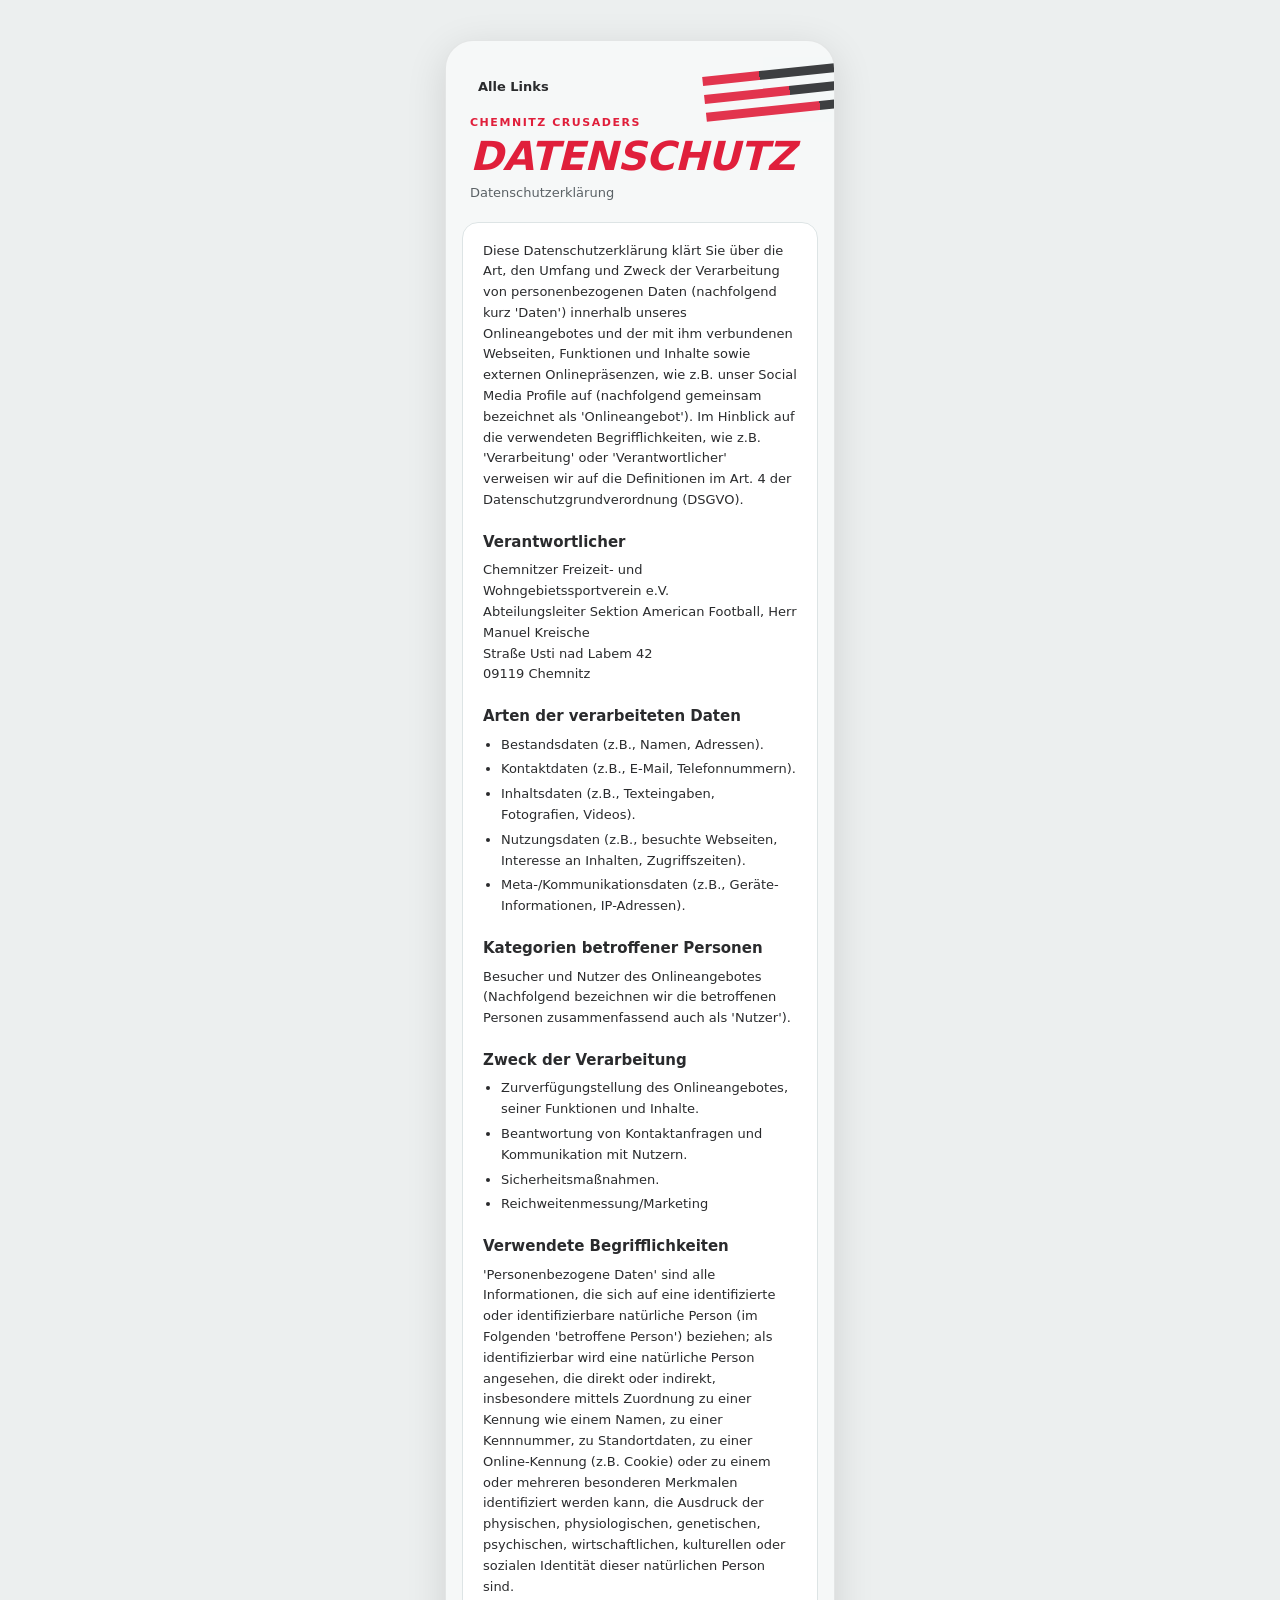
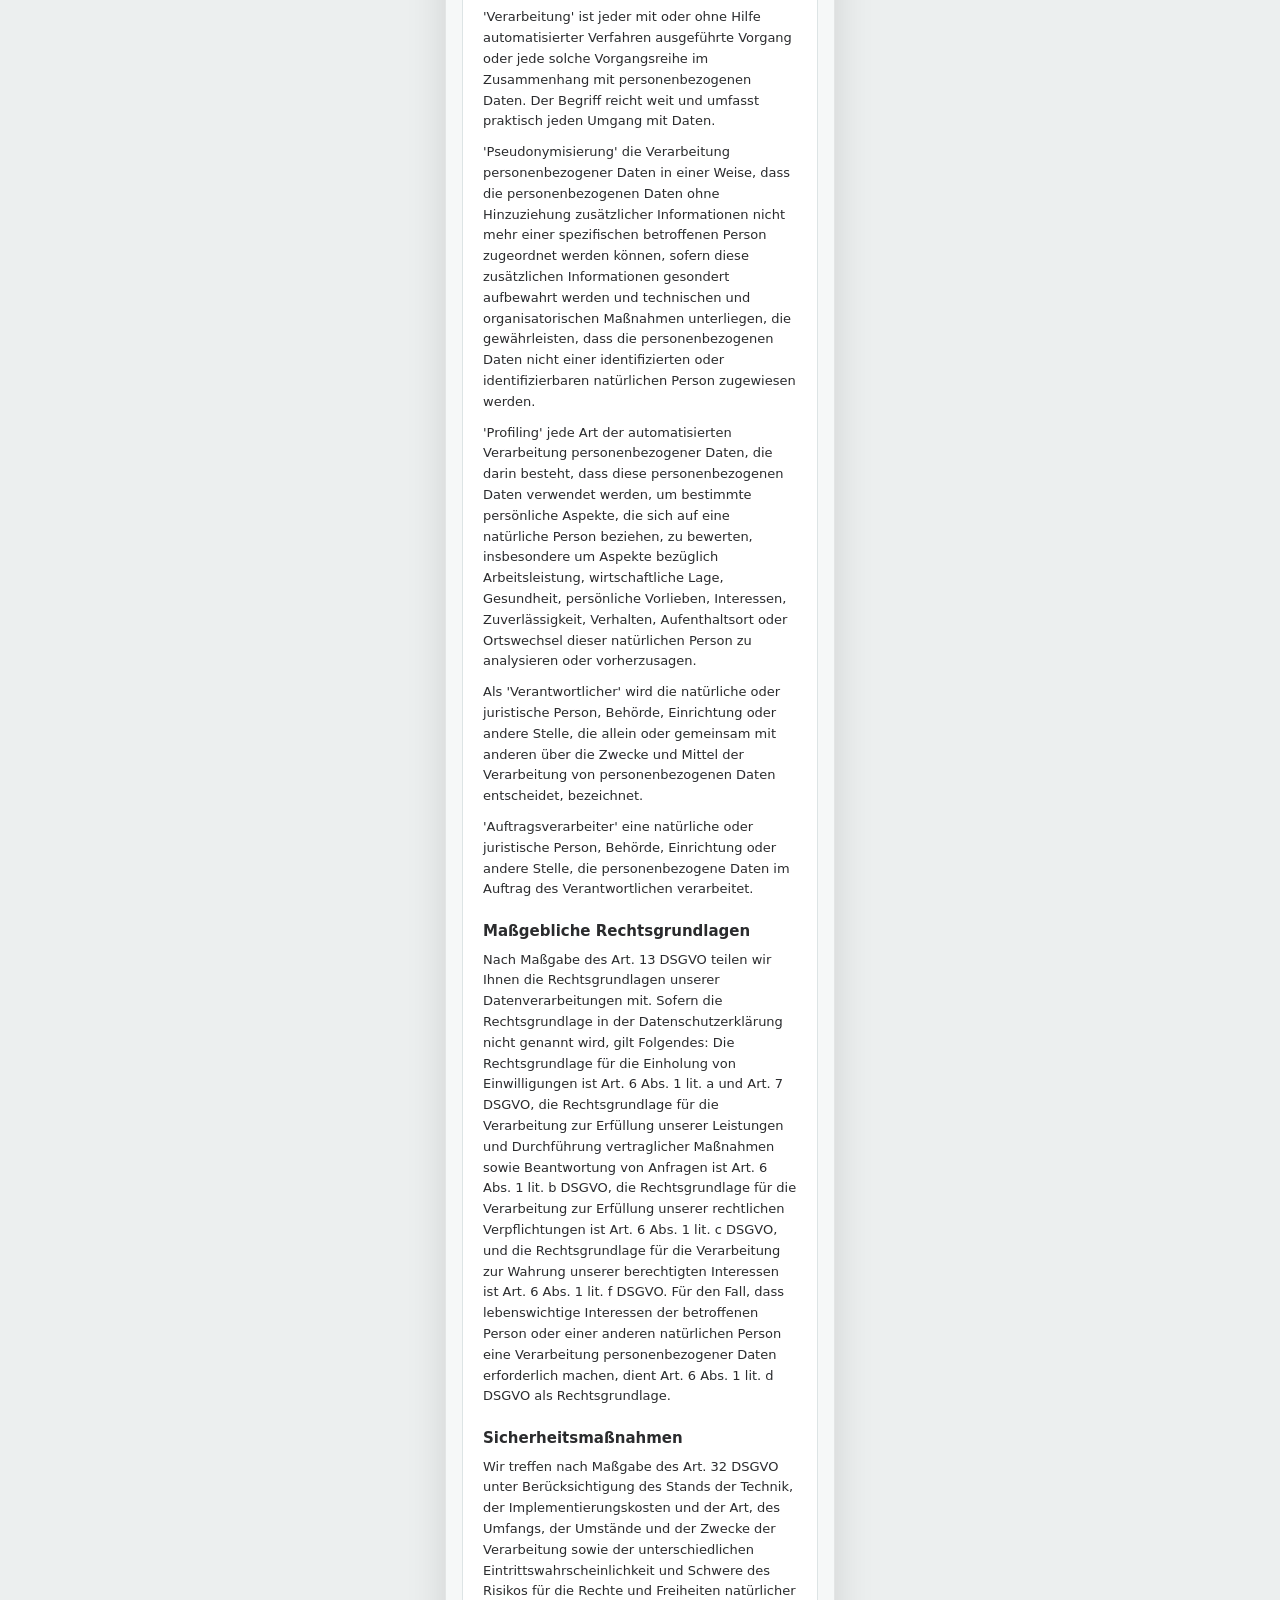
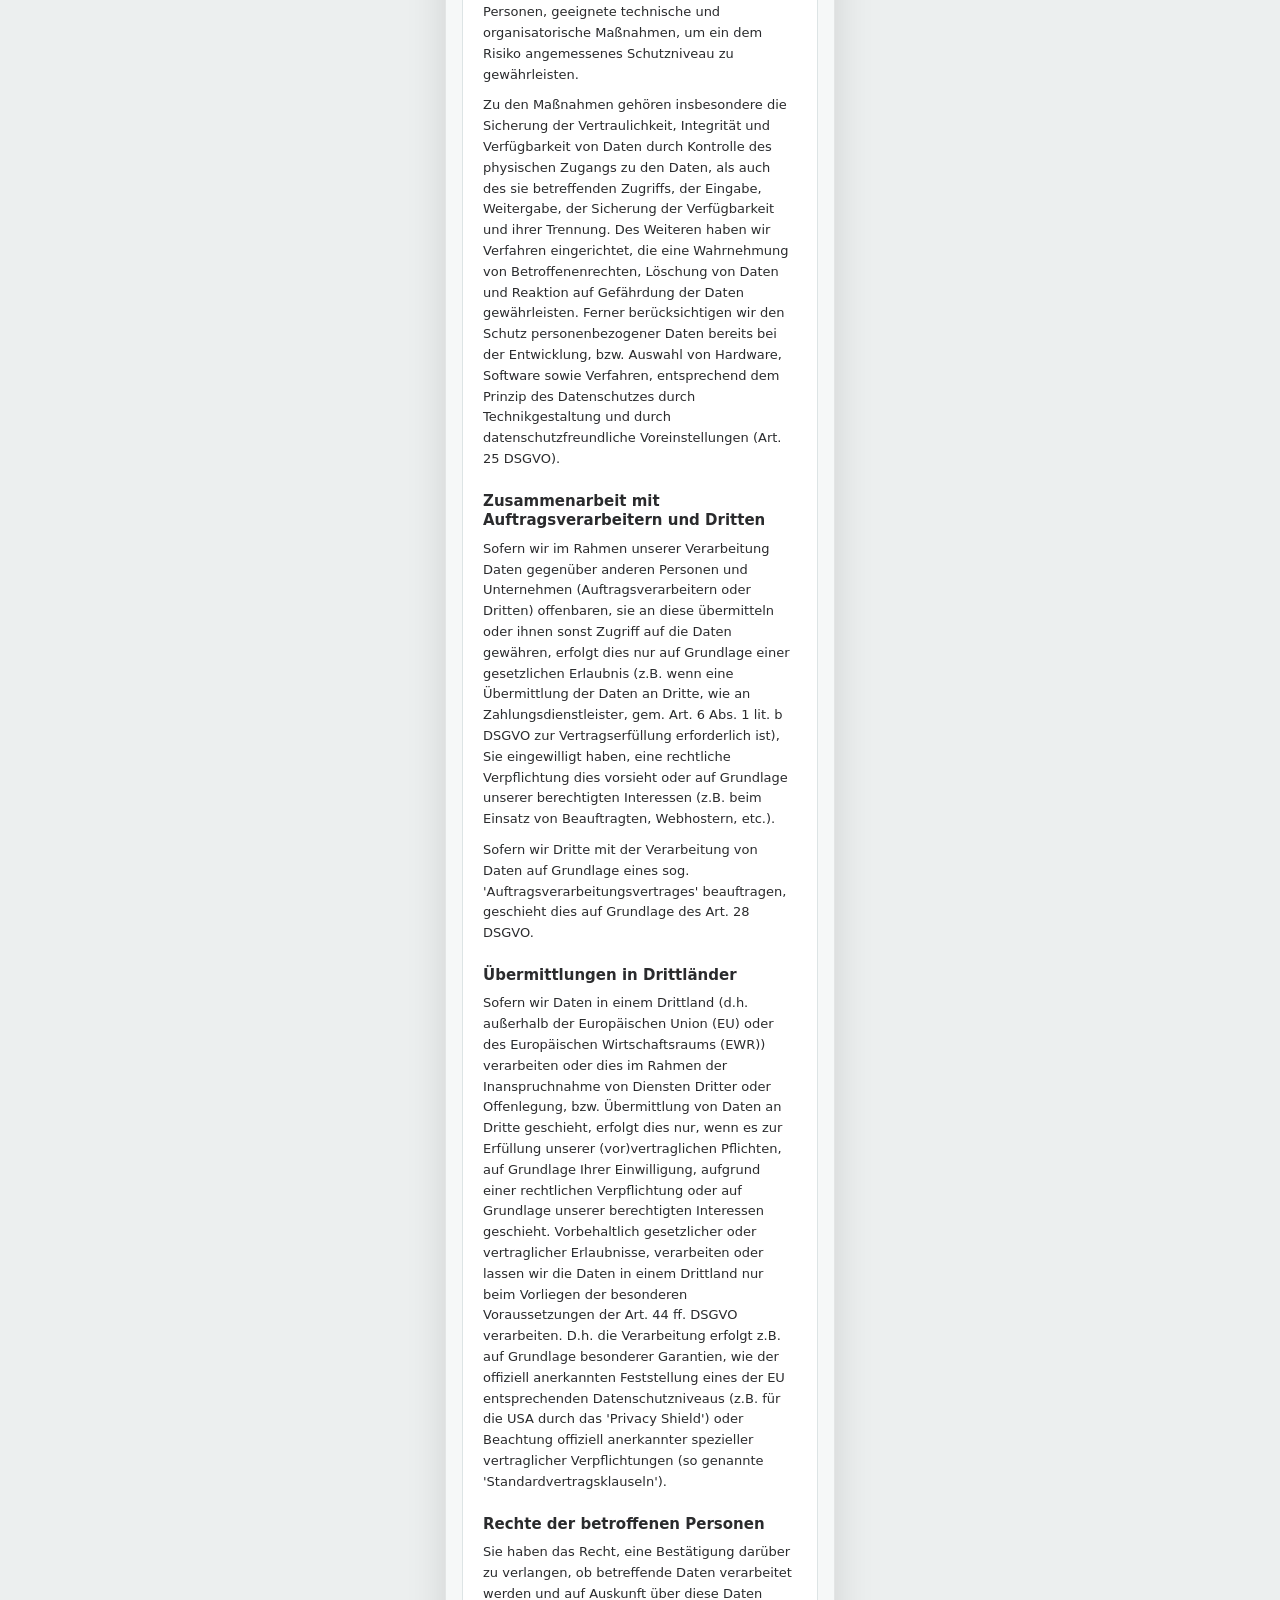
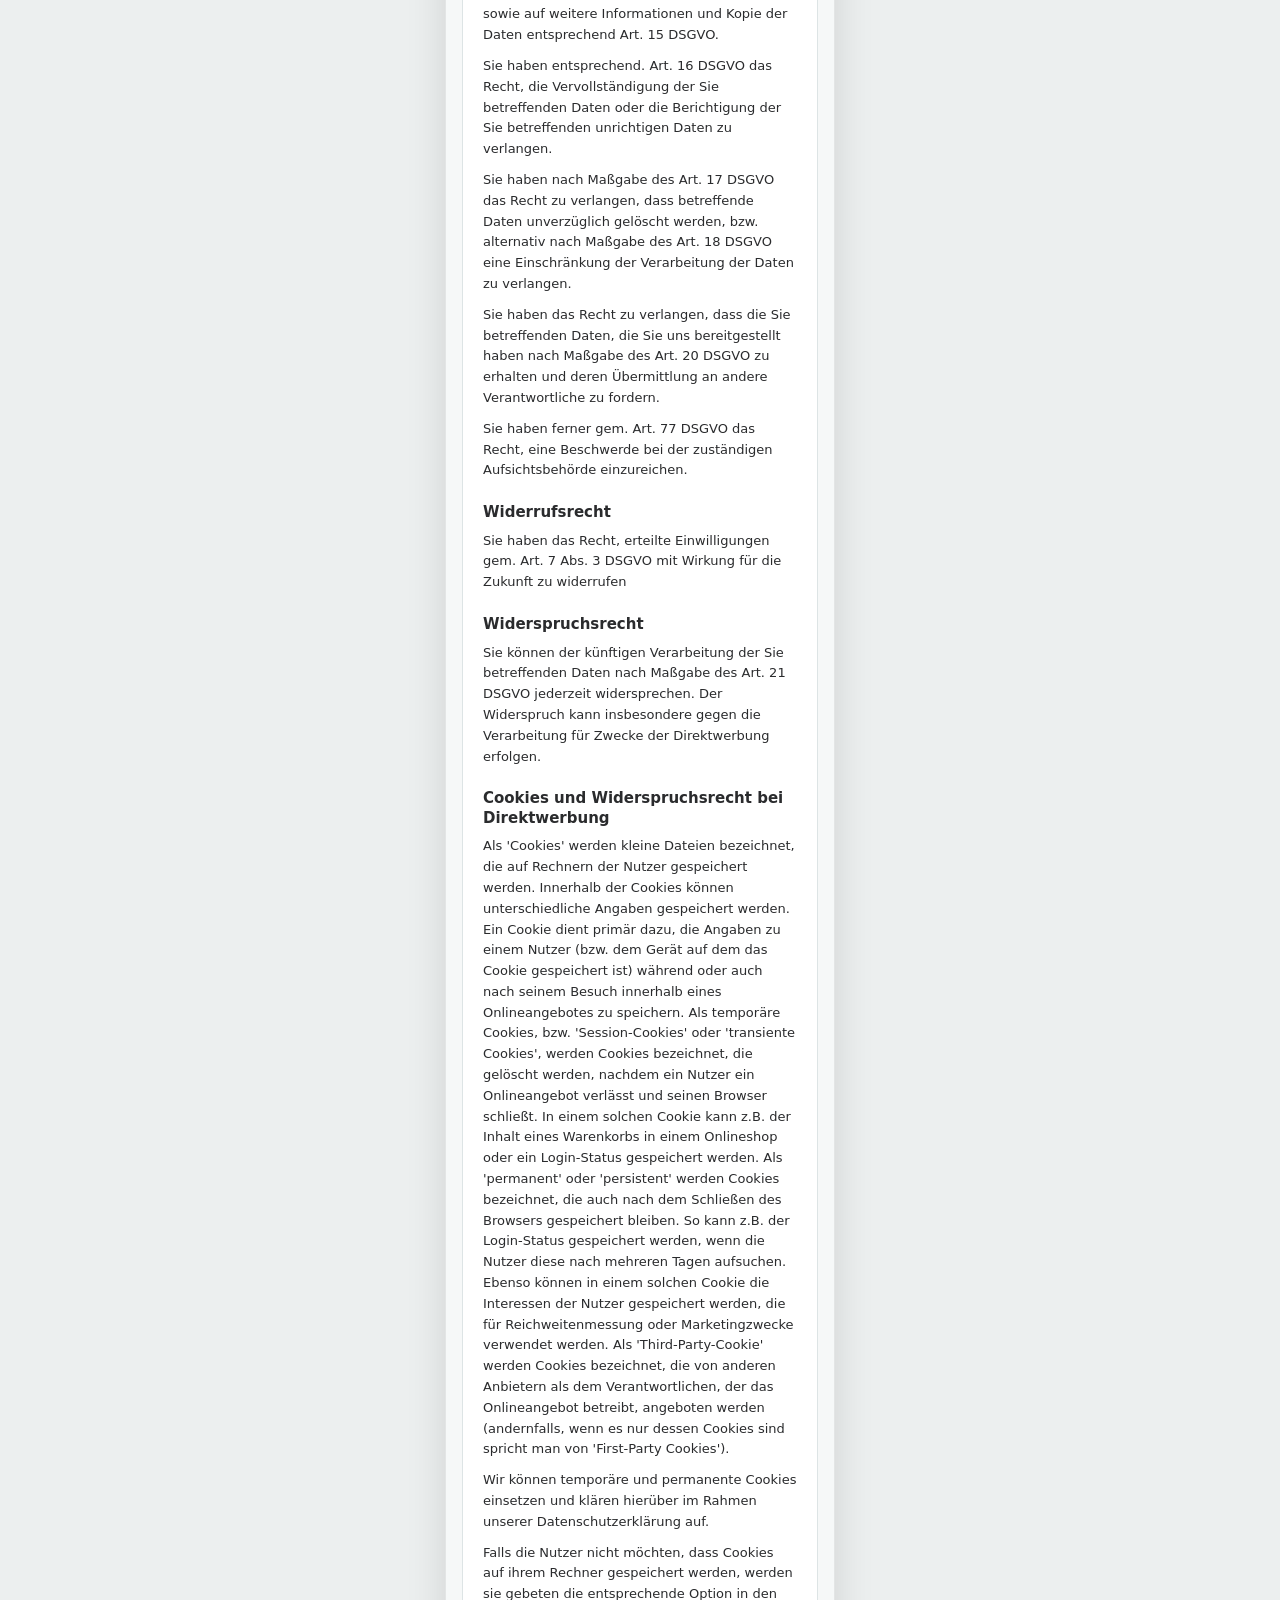
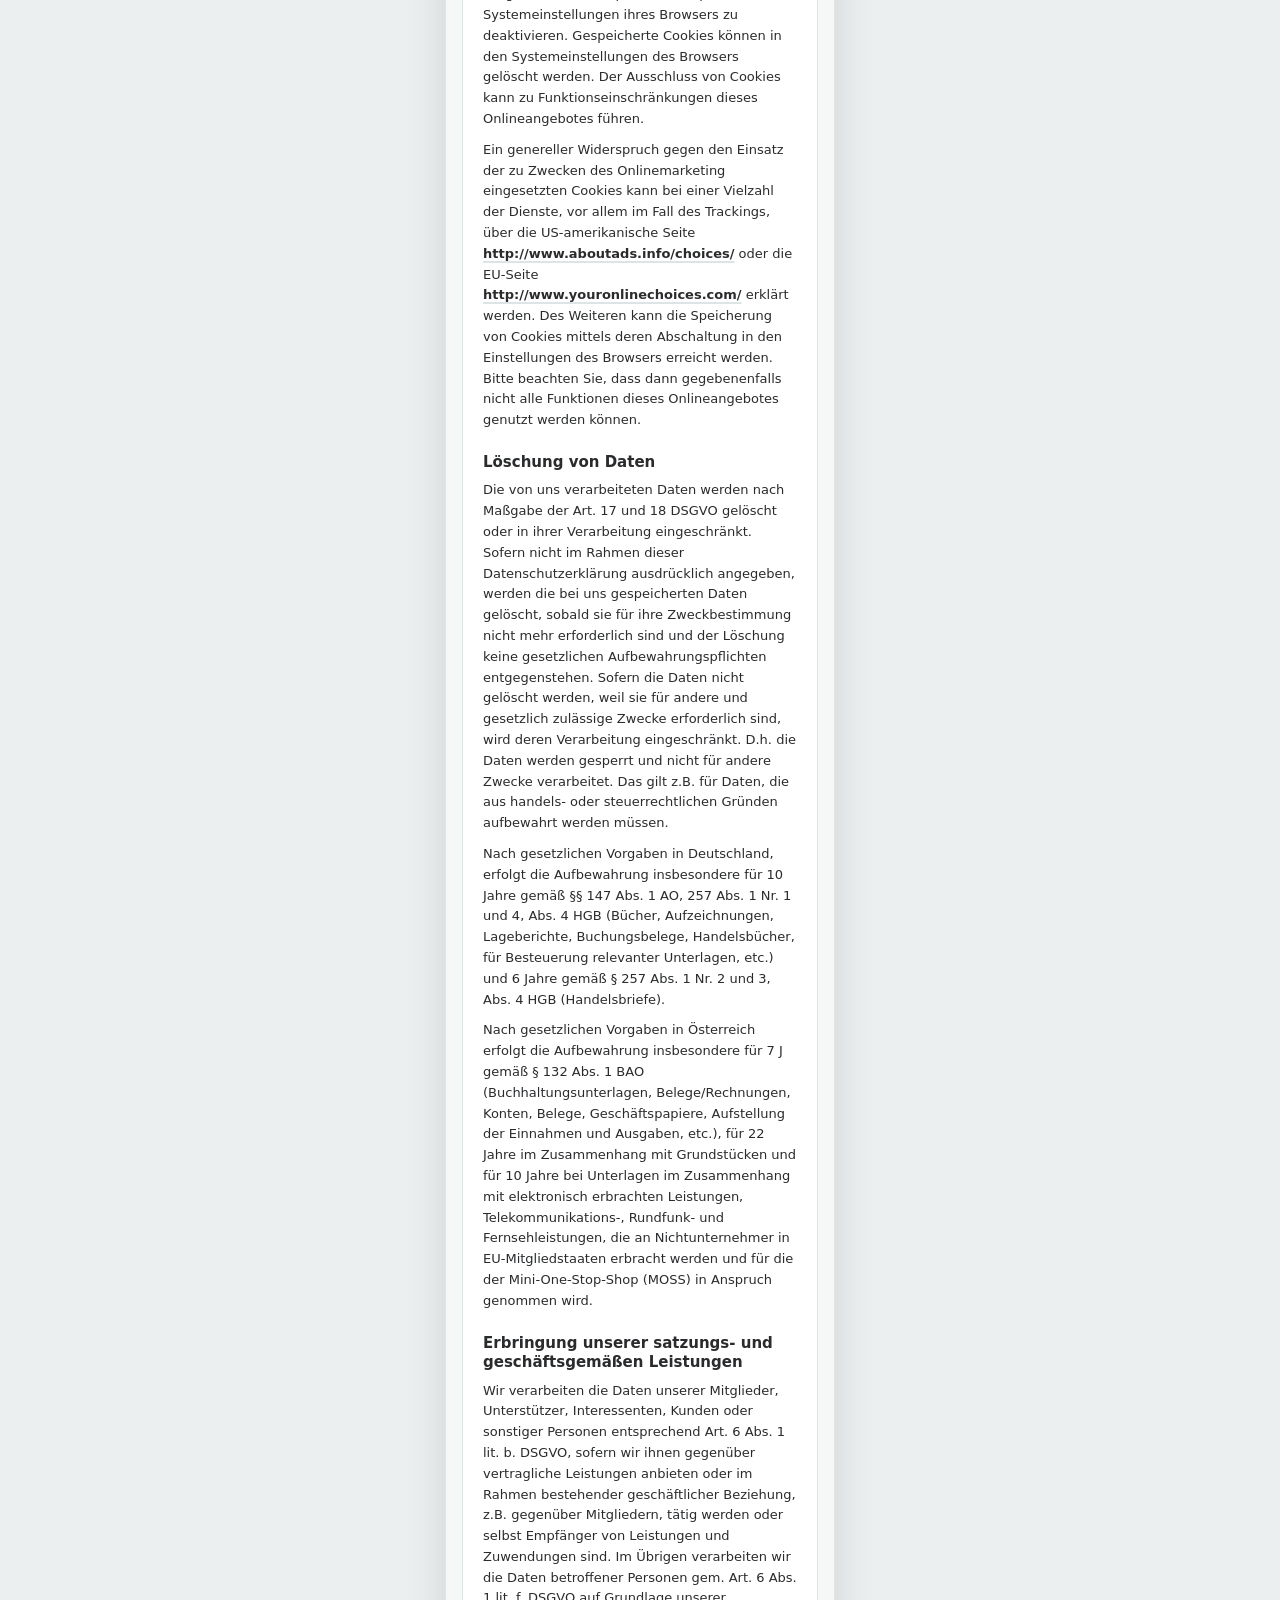
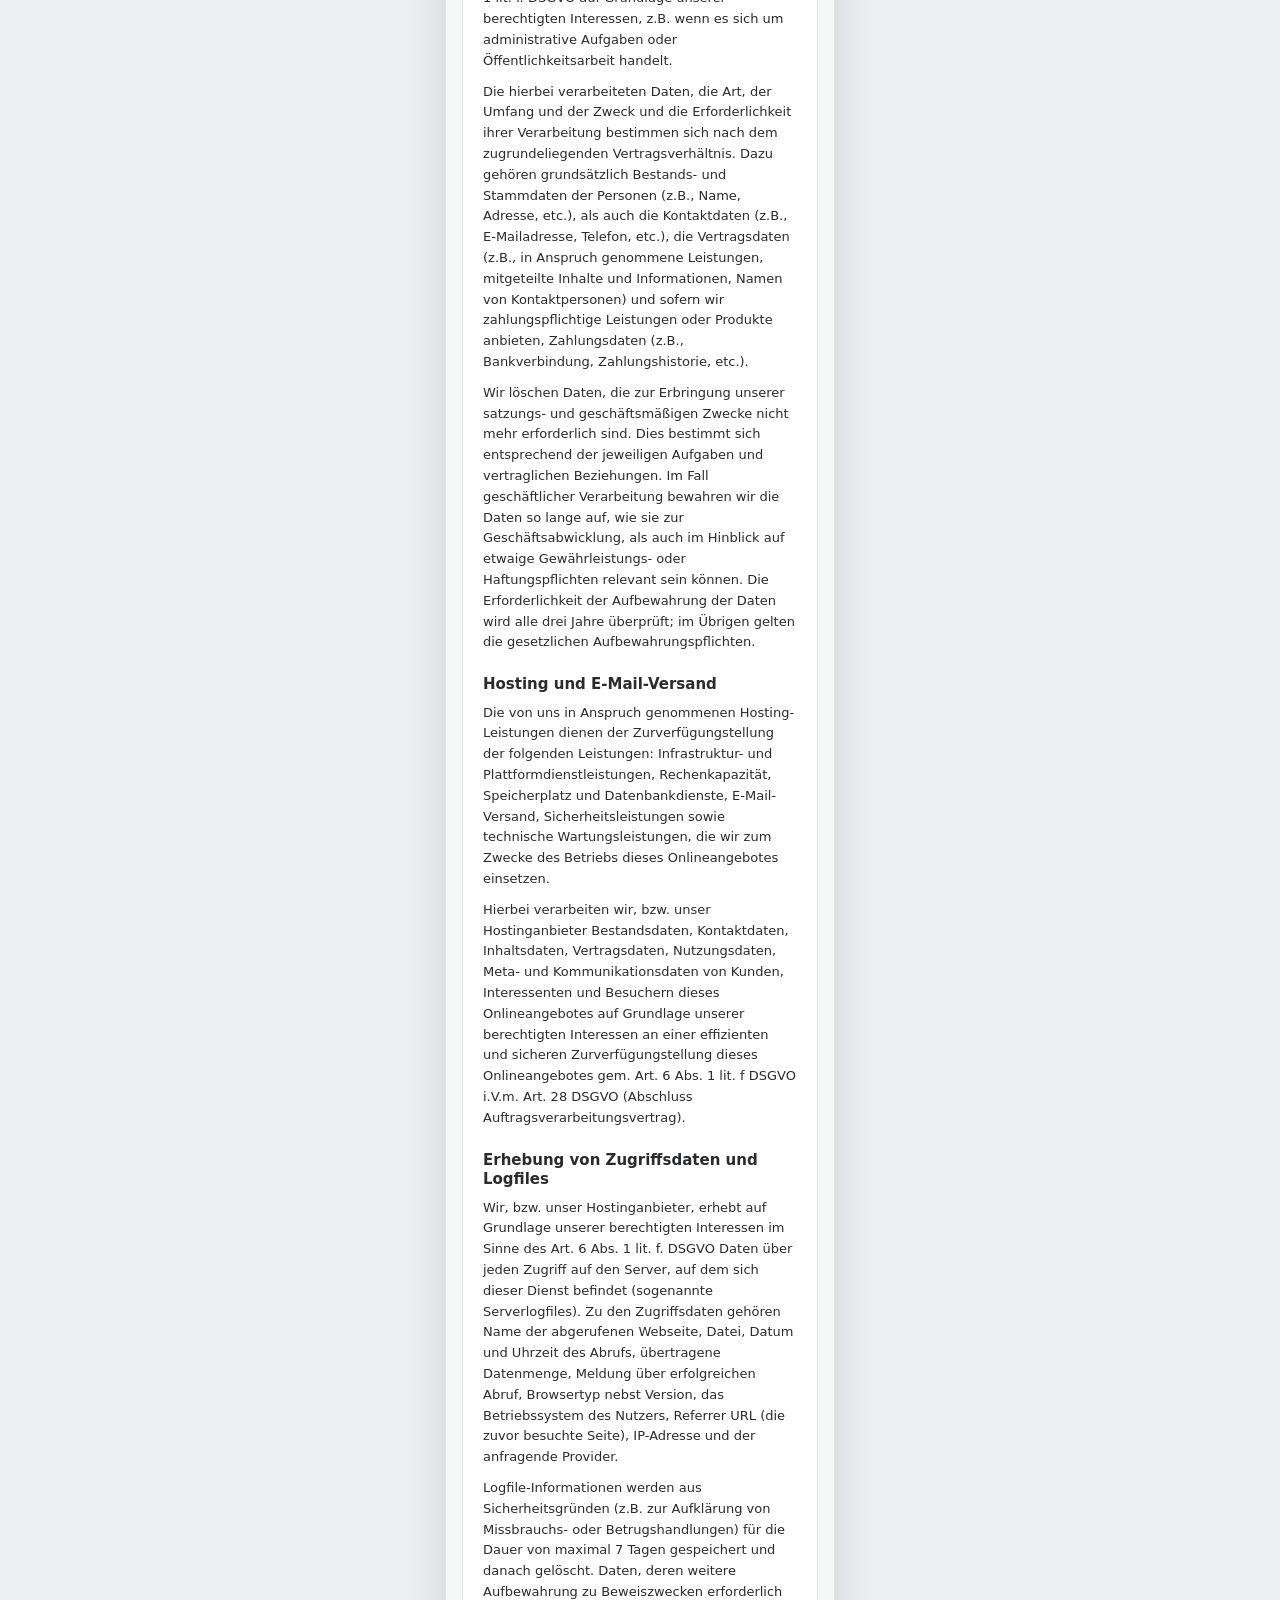
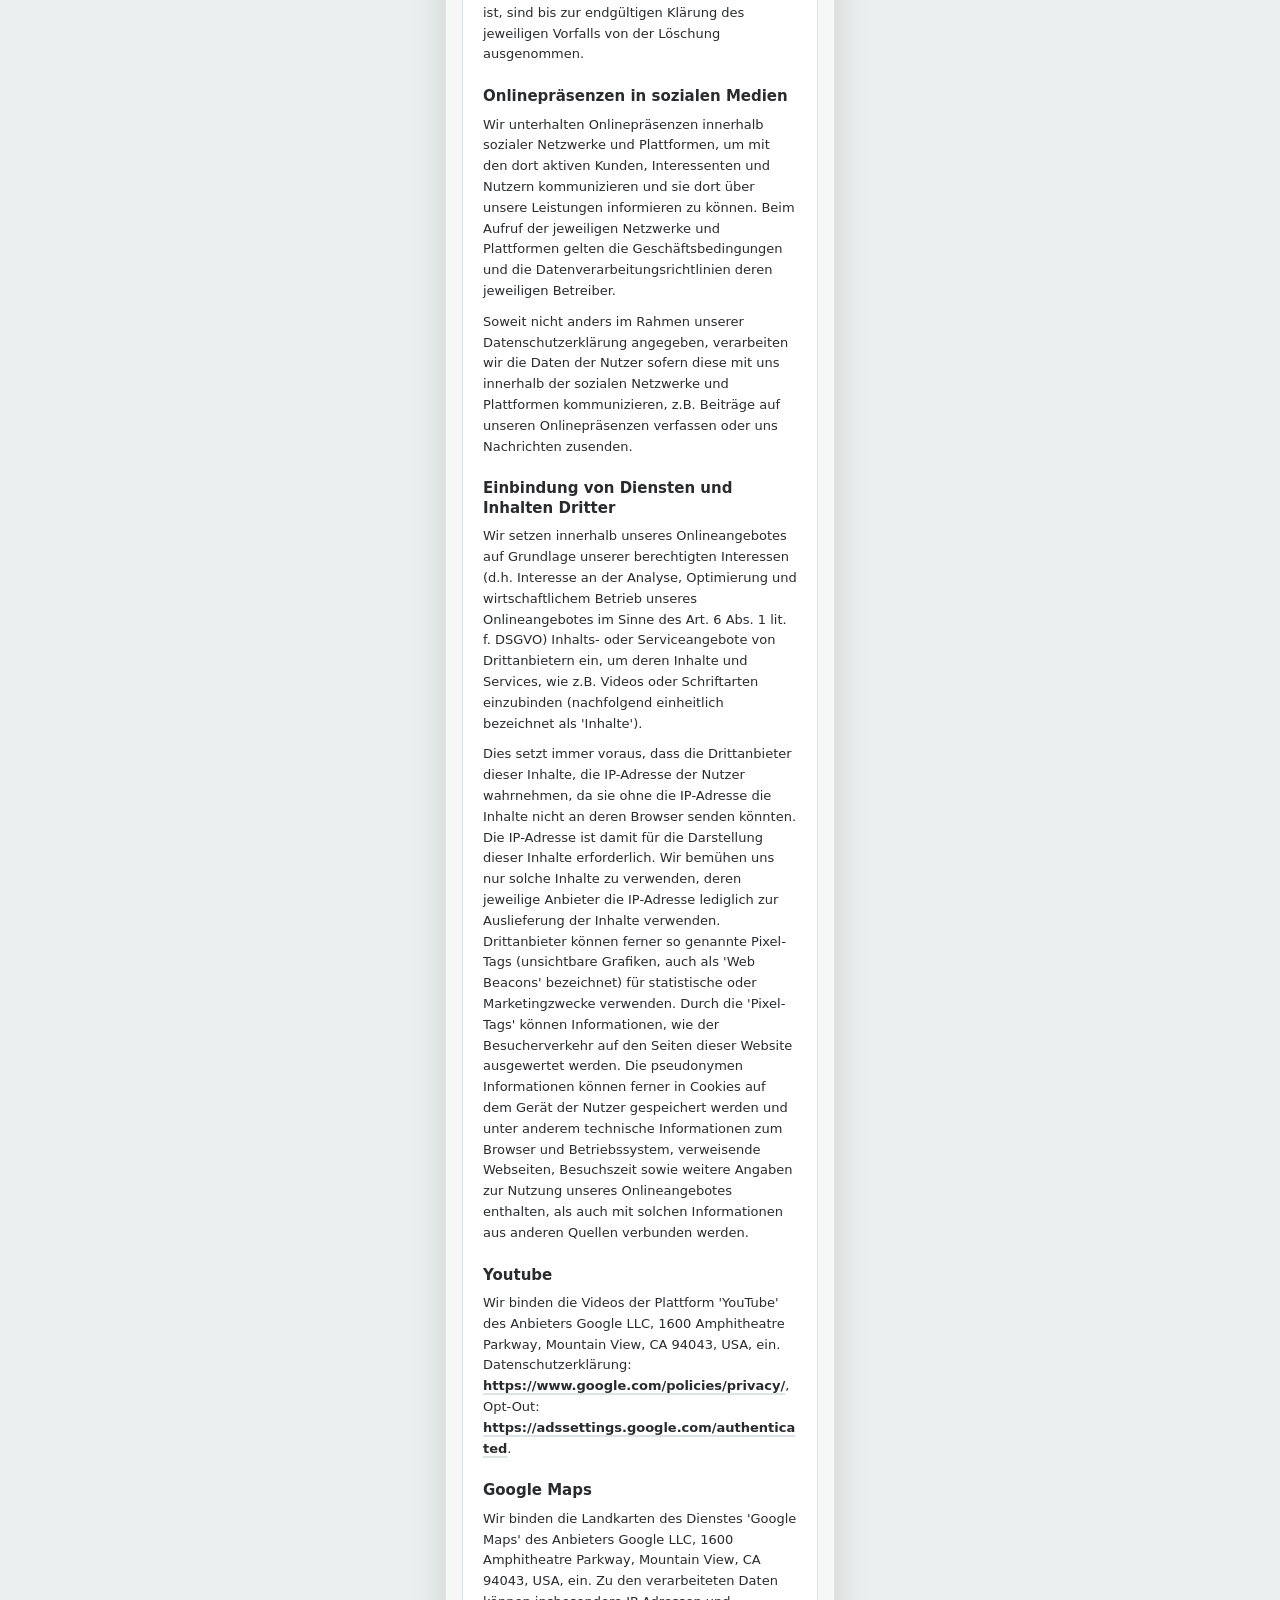
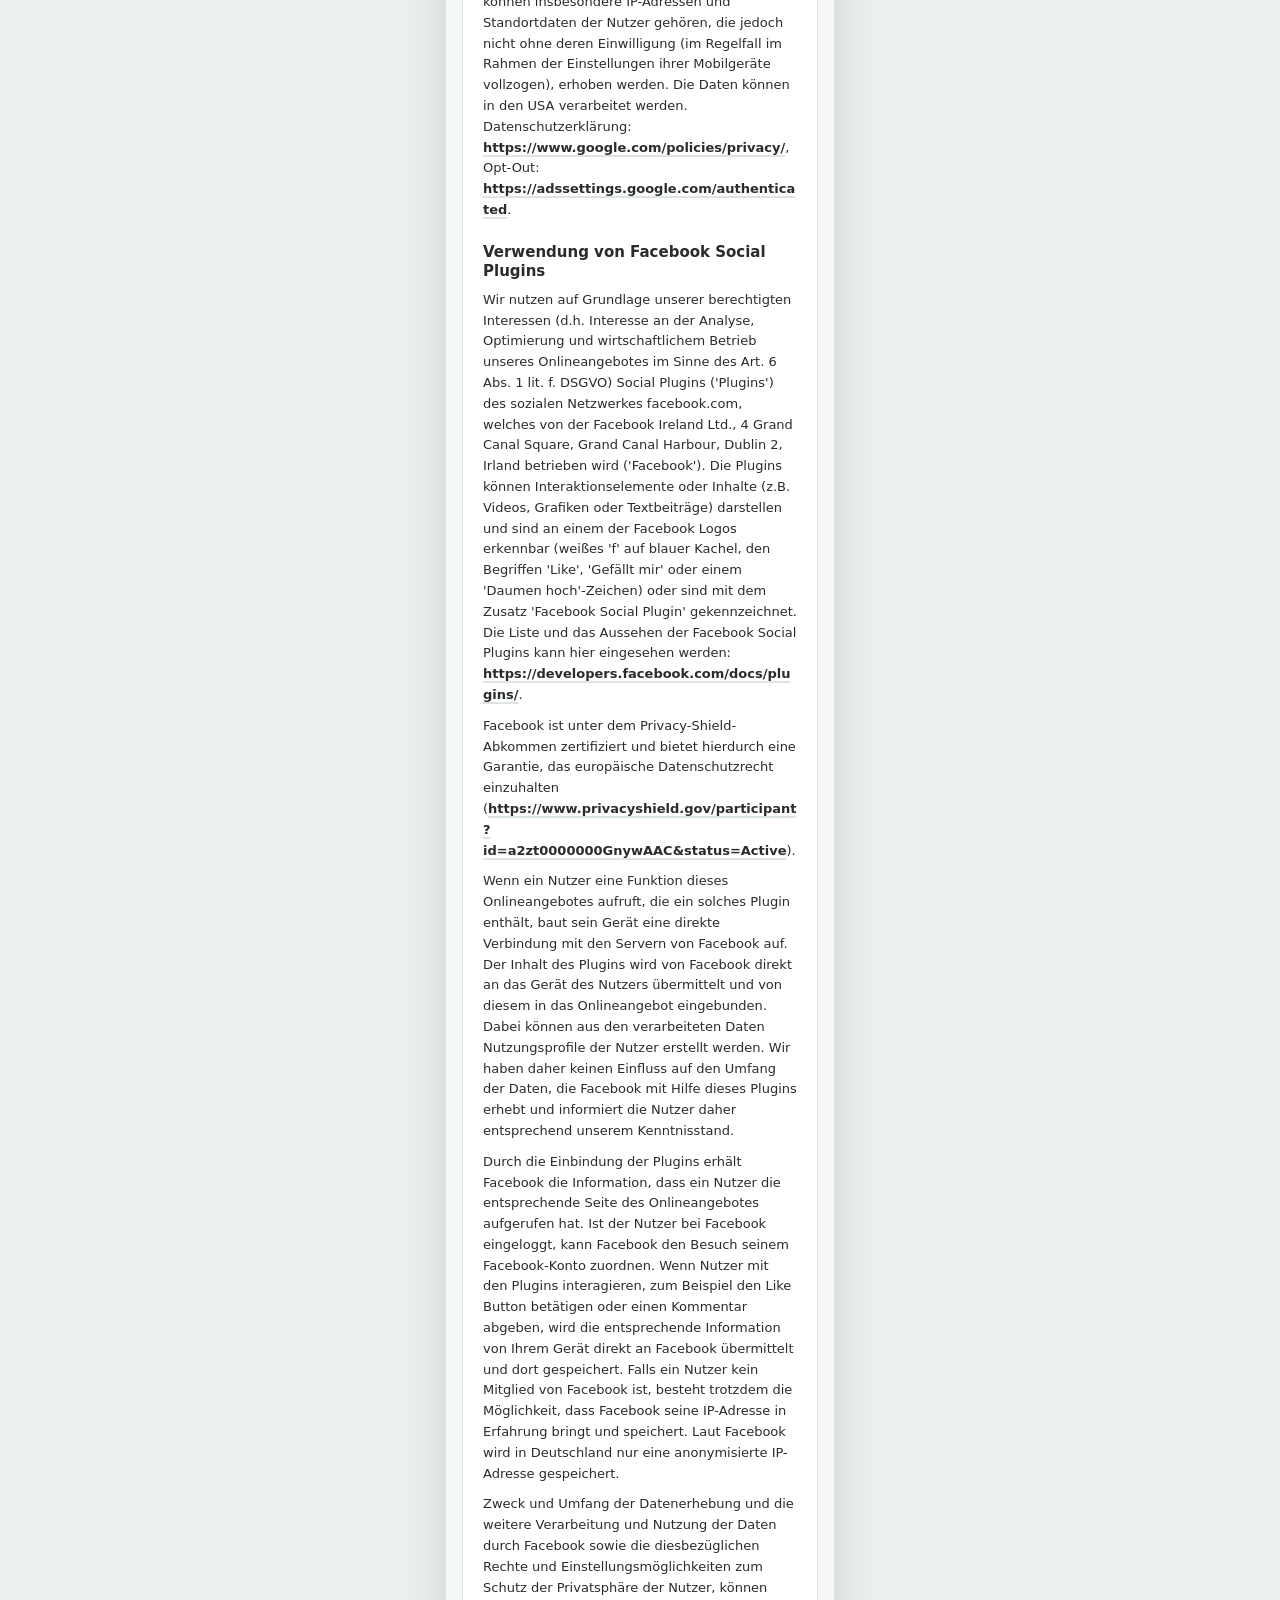
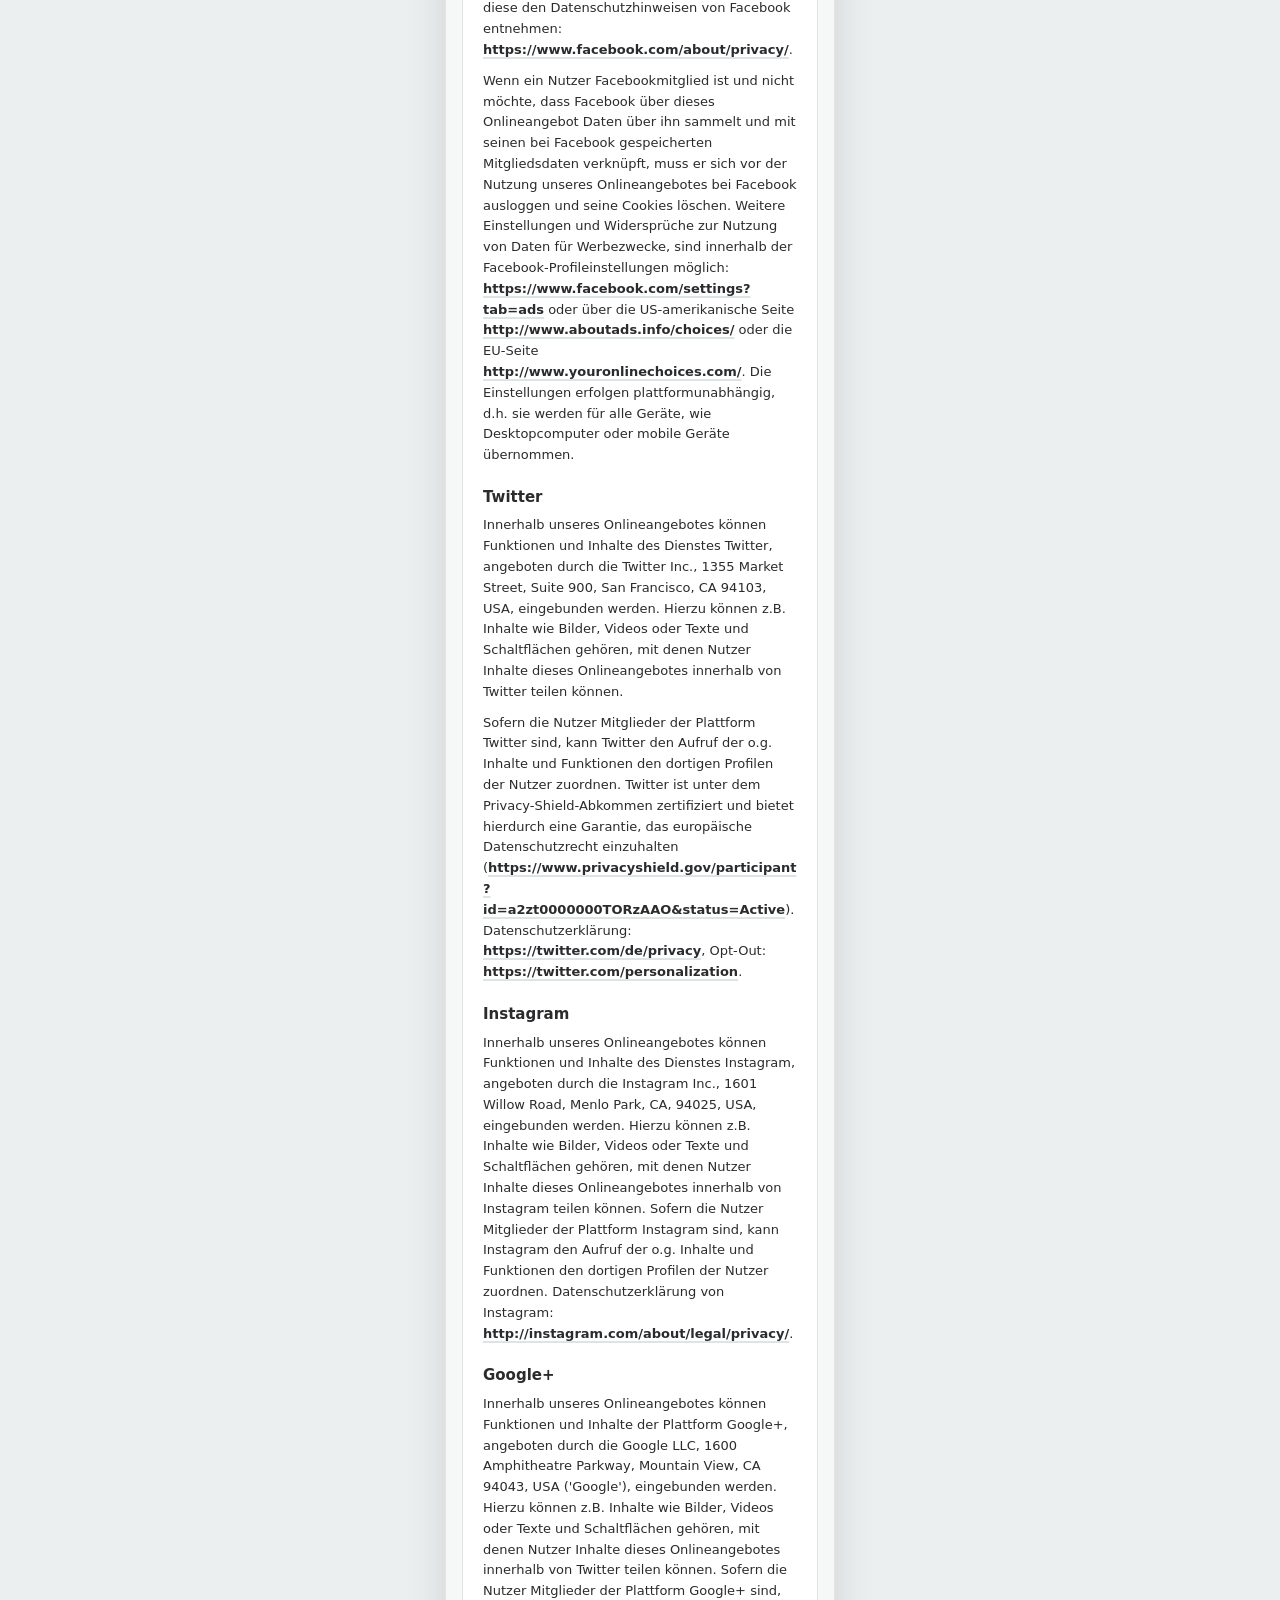
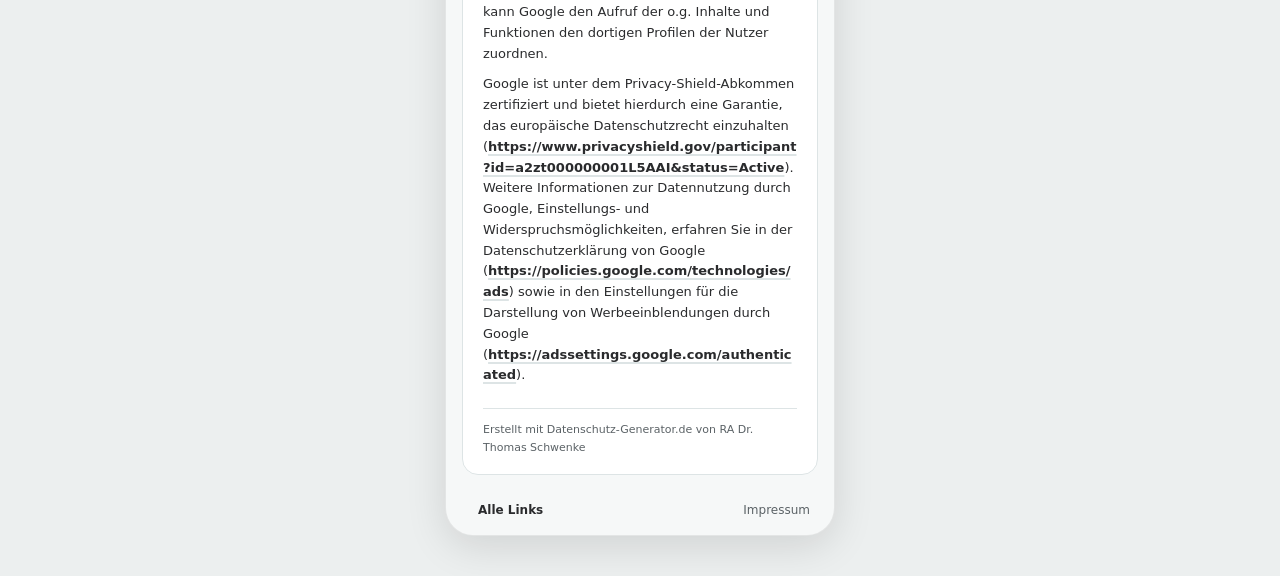
==== commit e6ce9aed: "Self-host Montserrat and Font Awesome (no external requests) - assets/fonts/montserrat: 500/700/800/" ====
--- a/datenschutz.html
+++ b/datenschutz.html
@@ -11,11 +11,11 @@
     <link rel="icon" type="image/png" href="assets/favicon.png">
     <link rel="apple-touch-icon" href="assets/apple-touch-icon.png">
 
-    <!-- Fonts & icon library -->
-    <link rel="preconnect" href="https://fonts.googleapis.com">
-    <link rel="preconnect" href="https://fonts.gstatic.com" crossorigin>
-    <link rel="stylesheet" href="https://fonts.googleapis.com/css2?family=Montserrat:ital,wght@0,500;0,700;0,800;0,900;1,900&display=swap">
-    <link rel="stylesheet" href="https://cdnjs.cloudflare.com/ajax/libs/font-awesome/6.5.2/css/all.min.css">
+    <!-- Fonts & icon library (self-hosted, no external requests) -->
+    <link rel="stylesheet" href="assets/css/fonts.css">
+    <link rel="stylesheet" href="assets/vendor/fontawesome/css/fontawesome.min.css">
+    <link rel="stylesheet" href="assets/vendor/fontawesome/css/solid.min.css">
+    <link rel="stylesheet" href="assets/vendor/fontawesome/css/brands.min.css">
 
     <!-- Page styles (loaded last so they take precedence over libraries) -->
     <link rel="stylesheet" href="assets/css/styles.css">
--- a/assets/css/fonts.css
+++ b/assets/css/fonts.css
@@ -0,0 +1,45 @@
+/* ==========================================================================
+   Montserrat, self-hosted (no request to Google Fonts)
+   Files: assets/fonts/montserrat/, latin subset (covers German umlauts and ß)
+   Licence: SIL Open Font License 1.1, see assets/fonts/montserrat/OFL.txt
+   ========================================================================== */
+
+@font-face {
+  font-family: Montserrat;
+  font-style: normal;
+  font-weight: 500;
+  font-display: swap;
+  src: url("../fonts/montserrat/montserrat-latin-500-normal.woff2") format("woff2");
+}
+
+@font-face {
+  font-family: Montserrat;
+  font-style: normal;
+  font-weight: 700;
+  font-display: swap;
+  src: url("../fonts/montserrat/montserrat-latin-700-normal.woff2") format("woff2");
+}
+
+@font-face {
+  font-family: Montserrat;
+  font-style: normal;
+  font-weight: 800;
+  font-display: swap;
+  src: url("../fonts/montserrat/montserrat-latin-800-normal.woff2") format("woff2");
+}
+
+@font-face {
+  font-family: Montserrat;
+  font-style: normal;
+  font-weight: 900;
+  font-display: swap;
+  src: url("../fonts/montserrat/montserrat-latin-900-normal.woff2") format("woff2");
+}
+
+@font-face {
+  font-family: Montserrat;
+  font-style: italic;
+  font-weight: 900;
+  font-display: swap;
+  src: url("../fonts/montserrat/montserrat-latin-900-italic.woff2") format("woff2");
+}
--- a/assets/vendor/fontawesome/css/solid.min.css
+++ b/assets/vendor/fontawesome/css/solid.min.css
@@ -0,0 +1,6 @@
+/*!
+ * Font Awesome Free 6.5.2 by @fontawesome - https://fontawesome.com
+ * License - https://fontawesome.com/license/free (Icons: CC BY 4.0, Fonts: SIL OFL 1.1, Code: MIT License)
+ * Copyright 2024 Fonticons, Inc.
+ */
+:host,:root{--fa-style-family-classic:"Font Awesome 6 Free";--fa-font-solid:normal 900 1em/1 "Font Awesome 6 Free"}@font-face{font-family:"Font Awesome 6 Free";font-style:normal;font-weight:900;font-display:block;src:url(../webfonts/fa-solid-900.woff2) format("woff2")}.fa-solid,.fas{font-weight:900}
--- a/assets/vendor/fontawesome/css/brands.min.css
+++ b/assets/vendor/fontawesome/css/brands.min.css
@@ -0,0 +1,6 @@
+/*!
+ * Font Awesome Free 6.5.2 by @fontawesome - https://fontawesome.com
+ * License - https://fontawesome.com/license/free (Icons: CC BY 4.0, Fonts: SIL OFL 1.1, Code: MIT License)
+ * Copyright 2024 Fonticons, Inc.
+ */
+:host,:root{--fa-style-family-brands:"Font Awesome 6 Brands";--fa-font-brands:normal 400 1em/1 "Font Awesome 6 Brands"}@font-face{font-family:"Font Awesome 6 Brands";font-style:normal;font-weight:400;font-display:block;src:url(../webfonts/fa-brands-400.woff2) format("woff2")}.fa-brands,.fab{font-weight:400}.fa-monero:before{content:"\f3d0"}.fa-hooli:before{content:"\f427"}.fa-yelp:before{content:"\f1e9"}.fa-cc-visa:before{content:"\f1f0"}.fa-lastfm:before{content:"\f202"}.fa-shopware:before{content:"\f5b5"}.fa-creative-commons-nc:before{content:"\f4e8"}.fa-aws:before{content:"\f375"}.fa-redhat:before{content:"\f7bc"}.fa-yoast:before{content:"\f2b1"}.fa-cloudflare:before{content:"\e07d"}.fa-ups:before{content:"\f7e0"}.fa-pixiv:before{content:"\e640"}.fa-wpexplorer:before{content:"\f2de"}.fa-dyalog:before{content:"\f399"}.fa-bity:before{content:"\f37a"}.fa-stackpath:before{content:"\f842"}.fa-buysellads:before{content:"\f20d"}.fa-first-order:before{content:"\f2b0"}.fa-modx:before{content:"\f285"}.fa-guilded:before{content:"\e07e"}.fa-vnv:before{content:"\f40b"}.fa-js-square:before,.fa-square-js:before{content:"\f3b9"}.fa-microsoft:before{content:"\f3ca"}.fa-qq:before{content:"\f1d6"}.fa-orcid:before{content:"\f8d2"}.fa-java:before{content:"\f4e4"}.fa-invision:before{content:"\f7b0"}.fa-creative-commons-pd-alt:before{content:"\f4ed"}.fa-centercode:before{content:"\f380"}.fa-glide-g:before{content:"\f2a6"}.fa-drupal:before{content:"\f1a9"}.fa-jxl:before{content:"\e67b"}.fa-hire-a-helper:before{content:"\f3b0"}.fa-creative-commons-by:before{content:"\f4e7"}.fa-unity:before{content:"\e049"}.fa-whmcs:before{content:"\f40d"}.fa-rocketchat:before{content:"\f3e8"}.fa-vk:before{content:"\f189"}.fa-untappd:before{content:"\f405"}.fa-mailchimp:before{content:"\f59e"}.fa-css3-alt:before{content:"\f38b"}.fa-reddit-square:before,.fa-square-reddit:before{content:"\f1a2"}.fa-vimeo-v:before{content:"\f27d"}.fa-contao:before{content:"\f26d"}.fa-square-font-awesome:before{content:"\e5ad"}.fa-deskpro:before{content:"\f38f"}.fa-brave:before{content:"\e63c"}.fa-sistrix:before{content:"\f3ee"}.fa-instagram-square:before,.fa-square-instagram:before{content:"\e055"}.fa-battle-net:before{content:"\f835"}.fa-the-red-yeti:before{content:"\f69d"}.fa-hacker-news-square:before,.fa-square-hacker-news:before{content:"\f3af"}.fa-edge:before{content:"\f282"}.fa-threads:before{content:"\e618"}.fa-napster:before{content:"\f3d2"}.fa-snapchat-square:before,.fa-square-snapchat:before{content:"\f2ad"}.fa-google-plus-g:before{content:"\f0d5"}.fa-artstation:before{content:"\f77a"}.fa-markdown:before{content:"\f60f"}.fa-sourcetree:before{content:"\f7d3"}.fa-google-plus:before{content:"\f2b3"}.fa-diaspora:before{content:"\f791"}.fa-foursquare:before{content:"\f180"}.fa-stack-overflow:before{content:"\f16c"}.fa-github-alt:before{content:"\f113"}.fa-phoenix-squadron:before{content:"\f511"}.fa-pagelines:before{content:"\f18c"}.fa-algolia:before{content:"\f36c"}.fa-red-river:before{content:"\f3e3"}.fa-creative-commons-sa:before{content:"\f4ef"}.fa-safari:before{content:"\f267"}.fa-google:before{content:"\f1a0"}.fa-font-awesome-alt:before,.fa-square-font-awesome-stroke:before{content:"\f35c"}.fa-atlassian:before{content:"\f77b"}.fa-linkedin-in:before{content:"\f0e1"}.fa-digital-ocean:before{content:"\f391"}.fa-nimblr:before{content:"\f5a8"}.fa-chromecast:before{content:"\f838"}.fa-evernote:before{content:"\f839"}.fa-hacker-news:before{content:"\f1d4"}.fa-creative-commons-sampling:before{content:"\f4f0"}.fa-adversal:before{content:"\f36a"}.fa-creative-commons:before{content:"\f25e"}.fa-watchman-monitoring:before{content:"\e087"}.fa-fonticons:before{content:"\f280"}.fa-weixin:before{content:"\f1d7"}.fa-shirtsinbulk:before{content:"\f214"}.fa-codepen:before{content:"\f1cb"}.fa-git-alt:before{content:"\f841"}.fa-lyft:before{content:"\f3c3"}.fa-rev:before{content:"\f5b2"}.fa-windows:before{content:"\f17a"}.fa-wizards-of-the-coast:before{content:"\f730"}.fa-square-viadeo:before,.fa-viadeo-square:before{content:"\f2aa"}.fa-meetup:before{content:"\f2e0"}.fa-centos:before{content:"\f789"}.fa-adn:before{content:"\f170"}.fa-cloudsmith:before{content:"\f384"}.fa-opensuse:before{content:"\e62b"}.fa-pied-piper-alt:before{content:"\f1a8"}.fa-dribbble-square:before,.fa-square-dribbble:before{content:"\f397"}.fa-codiepie:before{content:"\f284"}.fa-node:before{content:"\f419"}.fa-mix:before{content:"\f3cb"}.fa-steam:before{content:"\f1b6"}.fa-cc-apple-pay:before{content:"\f416"}.fa-scribd:before{content:"\f28a"}.fa-debian:before{content:"\e60b"}.fa-openid:before{content:"\f19b"}.fa-instalod:before{content:"\e081"}.fa-expeditedssl:before{content:"\f23e"}.fa-sellcast:before{content:"\f2da"}.fa-square-twitter:before,.fa-twitter-square:before{content:"\f081"}.fa-r-project:before{content:"\f4f7"}.fa-delicious:before{content:"\f1a5"}.fa-freebsd:before{content:"\f3a4"}.fa-vuejs:before{content:"\f41f"}.fa-accusoft:before{content:"\f369"}.fa-ioxhost:before{content:"\f208"}.fa-fonticons-fi:before{content:"\f3a2"}.fa-app-store:before{content:"\f36f"}.fa-cc-mastercard:before{content:"\f1f1"}.fa-itunes-note:before{content:"\f3b5"}.fa-golang:before{content:"\e40f"}.fa-kickstarter:before,.fa-square-kickstarter:before{content:"\f3bb"}.fa-grav:before{content:"\f2d6"}.fa-weibo:before{content:"\f18a"}.fa-uncharted:before{content:"\e084"}.fa-firstdraft:before{content:"\f3a1"}.fa-square-youtube:before,.fa-youtube-square:before{content:"\f431"}.fa-wikipedia-w:before{content:"\f266"}.fa-rendact:before,.fa-wpressr:before{content:"\f3e4"}.fa-angellist:before{content:"\f209"}.fa-galactic-republic:before{content:"\f50c"}.fa-nfc-directional:before{content:"\e530"}.fa-skype:before{content:"\f17e"}.fa-joget:before{content:"\f3b7"}.fa-fedora:before{content:"\f798"}.fa-stripe-s:before{content:"\f42a"}.fa-meta:before{content:"\e49b"}.fa-laravel:before{content:"\f3bd"}.fa-hotjar:before{content:"\f3b1"}.fa-bluetooth-b:before{content:"\f294"}.fa-square-letterboxd:before{content:"\e62e"}.fa-sticker-mule:before{content:"\f3f7"}.fa-creative-commons-zero:before{content:"\f4f3"}.fa-hips:before{content:"\f452"}.fa-behance:before{content:"\f1b4"}.fa-reddit:before{content:"\f1a1"}.fa-discord:before{content:"\f392"}.fa-chrome:before{content:"\f268"}.fa-app-store-ios:before{content:"\f370"}.fa-cc-discover:before{content:"\f1f2"}.fa-wpbeginner:before{content:"\f297"}.fa-confluence:before{content:"\f78d"}.fa-shoelace:before{content:"\e60c"}.fa-mdb:before{content:"\f8ca"}.fa-dochub:before{content:"\f394"}.fa-accessible-icon:before{content:"\f368"}.fa-ebay:before{content:"\f4f4"}.fa-amazon:before{content:"\f270"}.fa-unsplash:before{content:"\e07c"}.fa-yarn:before{content:"\f7e3"}.fa-square-steam:before,.fa-steam-square:before{content:"\f1b7"}.fa-500px:before{content:"\f26e"}.fa-square-vimeo:before,.fa-vimeo-square:before{content:"\f194"}.fa-asymmetrik:before{content:"\f372"}.fa-font-awesome-flag:before,.fa-font-awesome-logo-full:before,.fa-font-awesome:before{content:"\f2b4"}.fa-gratipay:before{content:"\f184"}.fa-apple:before{content:"\f179"}.fa-hive:before{content:"\e07f"}.fa-gitkraken:before{content:"\f3a6"}.fa-keybase:before{content:"\f4f5"}.fa-apple-pay:before{content:"\f415"}.fa-padlet:before{content:"\e4a0"}.fa-amazon-pay:before{content:"\f42c"}.fa-github-square:before,.fa-square-github:before{content:"\f092"}.fa-stumbleupon:before{content:"\f1a4"}.fa-fedex:before{content:"\f797"}.fa-phoenix-framework:before{content:"\f3dc"}.fa-shopify:before{content:"\e057"}.fa-neos:before{content:"\f612"}.fa-square-threads:before{content:"\e619"}.fa-hackerrank:before{content:"\f5f7"}.fa-researchgate:before{content:"\f4f8"}.fa-swift:before{content:"\f8e1"}.fa-angular:before{content:"\f420"}.fa-speakap:before{content:"\f3f3"}.fa-angrycreative:before{content:"\f36e"}.fa-y-combinator:before{content:"\f23b"}.fa-empire:before{content:"\f1d1"}.fa-envira:before{content:"\f299"}.fa-google-scholar:before{content:"\e63b"}.fa-gitlab-square:before,.fa-square-gitlab:before{content:"\e5ae"}.fa-studiovinari:before{content:"\f3f8"}.fa-pied-piper:before{content:"\f2ae"}.fa-wordpress:before{content:"\f19a"}.fa-product-hunt:before{content:"\f288"}.fa-firefox:before{content:"\f269"}.fa-linode:before{content:"\f2b8"}.fa-goodreads:before{content:"\f3a8"}.fa-odnoklassniki-square:before,.fa-square-odnoklassniki:before{content:"\f264"}.fa-jsfiddle:before{content:"\f1cc"}.fa-sith:before{content:"\f512"}.fa-themeisle:before{content:"\f2b2"}.fa-page4:before{content:"\f3d7"}.fa-hashnode:before{content:"\e499"}.fa-react:before{content:"\f41b"}.fa-cc-paypal:before{content:"\f1f4"}.fa-squarespace:before{content:"\f5be"}.fa-cc-stripe:before{content:"\f1f5"}.fa-creative-commons-share:before{content:"\f4f2"}.fa-bitcoin:before{content:"\f379"}.fa-keycdn:before{content:"\f3ba"}.fa-opera:before{content:"\f26a"}.fa-itch-io:before{content:"\f83a"}.fa-umbraco:before{content:"\f8e8"}.fa-galactic-senate:before{content:"\f50d"}.fa-ubuntu:before{content:"\f7df"}.fa-draft2digital:before{content:"\f396"}.fa-stripe:before{content:"\f429"}.fa-houzz:before{content:"\f27c"}.fa-gg:before{content:"\f260"}.fa-dhl:before{content:"\f790"}.fa-pinterest-square:before,.fa-square-pinterest:before{content:"\f0d3"}.fa-xing:before{content:"\f168"}.fa-blackberry:before{content:"\f37b"}.fa-creative-commons-pd:before{content:"\f4ec"}.fa-playstation:before{content:"\f3df"}.fa-quinscape:before{content:"\f459"}.fa-less:before{content:"\f41d"}.fa-blogger-b:before{content:"\f37d"}.fa-opencart:before{content:"\f23d"}.fa-vine:before{content:"\f1ca"}.fa-signal-messenger:before{content:"\e663"}.fa-paypal:before{content:"\f1ed"}.fa-gitlab:before{content:"\f296"}.fa-typo3:before{content:"\f42b"}.fa-reddit-alien:before{content:"\f281"}.fa-yahoo:before{content:"\f19e"}.fa-dailymotion:before{content:"\e052"}.fa-affiliatetheme:before{content:"\f36b"}.fa-pied-piper-pp:before{content:"\f1a7"}.fa-bootstrap:before{content:"\f836"}.fa-odnoklassniki:before{content:"\f263"}.fa-nfc-symbol:before{content:"\e531"}.fa-mintbit:before{content:"\e62f"}.fa-ethereum:before{content:"\f42e"}.fa-speaker-deck:before{content:"\f83c"}.fa-creative-commons-nc-eu:before{content:"\f4e9"}.fa-patreon:before{content:"\f3d9"}.fa-avianex:before{content:"\f374"}.fa-ello:before{content:"\f5f1"}.fa-gofore:before{content:"\f3a7"}.fa-bimobject:before{content:"\f378"}.fa-brave-reverse:before{content:"\e63d"}.fa-facebook-f:before{content:"\f39e"}.fa-google-plus-square:before,.fa-square-google-plus:before{content:"\f0d4"}.fa-web-awesome:before{content:"\e682"}.fa-mandalorian:before{content:"\f50f"}.fa-first-order-alt:before{content:"\f50a"}.fa-osi:before{content:"\f41a"}.fa-google-wallet:before{content:"\f1ee"}.fa-d-and-d-beyond:before{content:"\f6ca"}.fa-periscope:before{content:"\f3da"}.fa-fulcrum:before{content:"\f50b"}.fa-cloudscale:before{content:"\f383"}.fa-forumbee:before{content:"\f211"}.fa-mizuni:before{content:"\f3cc"}.fa-schlix:before{content:"\f3ea"}.fa-square-xing:before,.fa-xing-square:before{content:"\f169"}.fa-bandcamp:before{content:"\f2d5"}.fa-wpforms:before{content:"\f298"}.fa-cloudversify:before{content:"\f385"}.fa-usps:before{content:"\f7e1"}.fa-megaport:before{content:"\f5a3"}.fa-magento:before{content:"\f3c4"}.fa-spotify:before{content:"\f1bc"}.fa-optin-monster:before{content:"\f23c"}.fa-fly:before{content:"\f417"}.fa-aviato:before{content:"\f421"}.fa-itunes:before{content:"\f3b4"}.fa-cuttlefish:before{content:"\f38c"}.fa-blogger:before{content:"\f37c"}.fa-flickr:before{content:"\f16e"}.fa-viber:before{content:"\f409"}.fa-soundcloud:before{content:"\f1be"}.fa-digg:before{content:"\f1a6"}.fa-tencent-weibo:before{content:"\f1d5"}.fa-letterboxd:before{content:"\e62d"}.fa-symfony:before{content:"\f83d"}.fa-maxcdn:before{content:"\f136"}.fa-etsy:before{content:"\f2d7"}.fa-facebook-messenger:before{content:"\f39f"}.fa-audible:before{content:"\f373"}.fa-think-peaks:before{content:"\f731"}.fa-bilibili:before{content:"\e3d9"}.fa-erlang:before{content:"\f39d"}.fa-x-twitter:before{content:"\e61b"}.fa-cotton-bureau:before{content:"\f89e"}.fa-dashcube:before{content:"\f210"}.fa-42-group:before,.fa-innosoft:before{content:"\e080"}.fa-stack-exchange:before{content:"\f18d"}.fa-elementor:before{content:"\f430"}.fa-pied-piper-square:before,.fa-square-pied-piper:before{content:"\e01e"}.fa-creative-commons-nd:before{content:"\f4eb"}.fa-palfed:before{content:"\f3d8"}.fa-superpowers:before{content:"\f2dd"}.fa-resolving:before{content:"\f3e7"}.fa-xbox:before{content:"\f412"}.fa-square-web-awesome-stroke:before{content:"\e684"}.fa-searchengin:before{content:"\f3eb"}.fa-tiktok:before{content:"\e07b"}.fa-facebook-square:before,.fa-square-facebook:before{content:"\f082"}.fa-renren:before{content:"\f18b"}.fa-linux:before{content:"\f17c"}.fa-glide:before{content:"\f2a5"}.fa-linkedin:before{content:"\f08c"}.fa-hubspot:before{content:"\f3b2"}.fa-deploydog:before{content:"\f38e"}.fa-twitch:before{content:"\f1e8"}.fa-ravelry:before{content:"\f2d9"}.fa-mixer:before{content:"\e056"}.fa-lastfm-square:before,.fa-square-lastfm:before{content:"\f203"}.fa-vimeo:before{content:"\f40a"}.fa-mendeley:before{content:"\f7b3"}.fa-uniregistry:before{content:"\f404"}.fa-figma:before{content:"\f799"}.fa-creative-commons-remix:before{content:"\f4ee"}.fa-cc-amazon-pay:before{content:"\f42d"}.fa-dropbox:before{content:"\f16b"}.fa-instagram:before{content:"\f16d"}.fa-cmplid:before{content:"\e360"}.fa-upwork:before{content:"\e641"}.fa-facebook:before{content:"\f09a"}.fa-gripfire:before{content:"\f3ac"}.fa-jedi-order:before{content:"\f50e"}.fa-uikit:before{content:"\f403"}.fa-fort-awesome-alt:before{content:"\f3a3"}.fa-phabricator:before{content:"\f3db"}.fa-ussunnah:before{content:"\f407"}.fa-earlybirds:before{content:"\f39a"}.fa-trade-federation:before{content:"\f513"}.fa-autoprefixer:before{content:"\f41c"}.fa-whatsapp:before{content:"\f232"}.fa-square-upwork:before{content:"\e67c"}.fa-slideshare:before{content:"\f1e7"}.fa-google-play:before{content:"\f3ab"}.fa-viadeo:before{content:"\f2a9"}.fa-line:before{content:"\f3c0"}.fa-google-drive:before{content:"\f3aa"}.fa-servicestack:before{content:"\f3ec"}.fa-simplybuilt:before{content:"\f215"}.fa-bitbucket:before{content:"\f171"}.fa-imdb:before{content:"\f2d8"}.fa-deezer:before{content:"\e077"}.fa-raspberry-pi:before{content:"\f7bb"}.fa-jira:before{content:"\f7b1"}.fa-docker:before{content:"\f395"}.fa-screenpal:before{content:"\e570"}.fa-bluetooth:before{content:"\f293"}.fa-gitter:before{content:"\f426"}.fa-d-and-d:before{content:"\f38d"}.fa-microblog:before{content:"\e01a"}.fa-cc-diners-club:before{content:"\f24c"}.fa-gg-circle:before{content:"\f261"}.fa-pied-piper-hat:before{content:"\f4e5"}.fa-kickstarter-k:before{content:"\f3bc"}.fa-yandex:before{content:"\f413"}.fa-readme:before{content:"\f4d5"}.fa-html5:before{content:"\f13b"}.fa-sellsy:before{content:"\f213"}.fa-square-web-awesome:before{content:"\e683"}.fa-sass:before{content:"\f41e"}.fa-wirsindhandwerk:before,.fa-wsh:before{content:"\e2d0"}.fa-buromobelexperte:before{content:"\f37f"}.fa-salesforce:before{content:"\f83b"}.fa-octopus-deploy:before{content:"\e082"}.fa-medapps:before{content:"\f3c6"}.fa-ns8:before{content:"\f3d5"}.fa-pinterest-p:before{content:"\f231"}.fa-apper:before{content:"\f371"}.fa-fort-awesome:before{content:"\f286"}.fa-waze:before{content:"\f83f"}.fa-bluesky:before{content:"\e671"}.fa-cc-jcb:before{content:"\f24b"}.fa-snapchat-ghost:before,.fa-snapchat:before{content:"\f2ab"}.fa-fantasy-flight-games:before{content:"\f6dc"}.fa-rust:before{content:"\e07a"}.fa-wix:before{content:"\f5cf"}.fa-behance-square:before,.fa-square-behance:before{content:"\f1b5"}.fa-supple:before{content:"\f3f9"}.fa-webflow:before{content:"\e65c"}.fa-rebel:before{content:"\f1d0"}.fa-css3:before{content:"\f13c"}.fa-staylinked:before{content:"\f3f5"}.fa-kaggle:before{content:"\f5fa"}.fa-space-awesome:before{content:"\e5ac"}.fa-deviantart:before{content:"\f1bd"}.fa-cpanel:before{content:"\f388"}.fa-goodreads-g:before{content:"\f3a9"}.fa-git-square:before,.fa-square-git:before{content:"\f1d2"}.fa-square-tumblr:before,.fa-tumblr-square:before{content:"\f174"}.fa-trello:before{content:"\f181"}.fa-creative-commons-nc-jp:before{content:"\f4ea"}.fa-get-pocket:before{content:"\f265"}.fa-perbyte:before{content:"\e083"}.fa-grunt:before{content:"\f3ad"}.fa-weebly:before{content:"\f5cc"}.fa-connectdevelop:before{content:"\f20e"}.fa-leanpub:before{content:"\f212"}.fa-black-tie:before{content:"\f27e"}.fa-themeco:before{content:"\f5c6"}.fa-python:before{content:"\f3e2"}.fa-android:before{content:"\f17b"}.fa-bots:before{content:"\e340"}.fa-free-code-camp:before{content:"\f2c5"}.fa-hornbill:before{content:"\f592"}.fa-js:before{content:"\f3b8"}.fa-ideal:before{content:"\e013"}.fa-git:before{content:"\f1d3"}.fa-dev:before{content:"\f6cc"}.fa-sketch:before{content:"\f7c6"}.fa-yandex-international:before{content:"\f414"}.fa-cc-amex:before{content:"\f1f3"}.fa-uber:before{content:"\f402"}.fa-github:before{content:"\f09b"}.fa-php:before{content:"\f457"}.fa-alipay:before{content:"\f642"}.fa-youtube:before{content:"\f167"}.fa-skyatlas:before{content:"\f216"}.fa-firefox-browser:before{content:"\e007"}.fa-replyd:before{content:"\f3e6"}.fa-suse:before{content:"\f7d6"}.fa-jenkins:before{content:"\f3b6"}.fa-twitter:before{content:"\f099"}.fa-rockrms:before{content:"\f3e9"}.fa-pinterest:before{content:"\f0d2"}.fa-buffer:before{content:"\f837"}.fa-npm:before{content:"\f3d4"}.fa-yammer:before{content:"\f840"}.fa-btc:before{content:"\f15a"}.fa-dribbble:before{content:"\f17d"}.fa-stumbleupon-circle:before{content:"\f1a3"}.fa-internet-explorer:before{content:"\f26b"}.fa-stubber:before{content:"\e5c7"}.fa-telegram-plane:before,.fa-telegram:before{content:"\f2c6"}.fa-old-republic:before{content:"\f510"}.fa-odysee:before{content:"\e5c6"}.fa-square-whatsapp:before,.fa-whatsapp-square:before{content:"\f40c"}.fa-node-js:before{content:"\f3d3"}.fa-edge-legacy:before{content:"\e078"}.fa-slack-hash:before,.fa-slack:before{content:"\f198"}.fa-medrt:before{content:"\f3c8"}.fa-usb:before{content:"\f287"}.fa-tumblr:before{content:"\f173"}.fa-vaadin:before{content:"\f408"}.fa-quora:before{content:"\f2c4"}.fa-square-x-twitter:before{content:"\e61a"}.fa-reacteurope:before{content:"\f75d"}.fa-medium-m:before,.fa-medium:before{content:"\f23a"}.fa-amilia:before{content:"\f36d"}.fa-mixcloud:before{content:"\f289"}.fa-flipboard:before{content:"\f44d"}.fa-viacoin:before{content:"\f237"}.fa-critical-role:before{content:"\f6c9"}.fa-sitrox:before{content:"\e44a"}.fa-discourse:before{content:"\f393"}.fa-joomla:before{content:"\f1aa"}.fa-mastodon:before{content:"\f4f6"}.fa-airbnb:before{content:"\f834"}.fa-wolf-pack-battalion:before{content:"\f514"}.fa-buy-n-large:before{content:"\f8a6"}.fa-gulp:before{content:"\f3ae"}.fa-creative-commons-sampling-plus:before{content:"\f4f1"}.fa-strava:before{content:"\f428"}.fa-ember:before{content:"\f423"}.fa-canadian-maple-leaf:before{content:"\f785"}.fa-teamspeak:before{content:"\f4f9"}.fa-pushed:before{content:"\f3e1"}.fa-wordpress-simple:before{content:"\f411"}.fa-nutritionix:before{content:"\f3d6"}.fa-wodu:before{content:"\e088"}.fa-google-pay:before{content:"\e079"}.fa-intercom:before{content:"\f7af"}.fa-zhihu:before{content:"\f63f"}.fa-korvue:before{content:"\f42f"}.fa-pix:before{content:"\e43a"}.fa-steam-symbol:before{content:"\f3f6"}
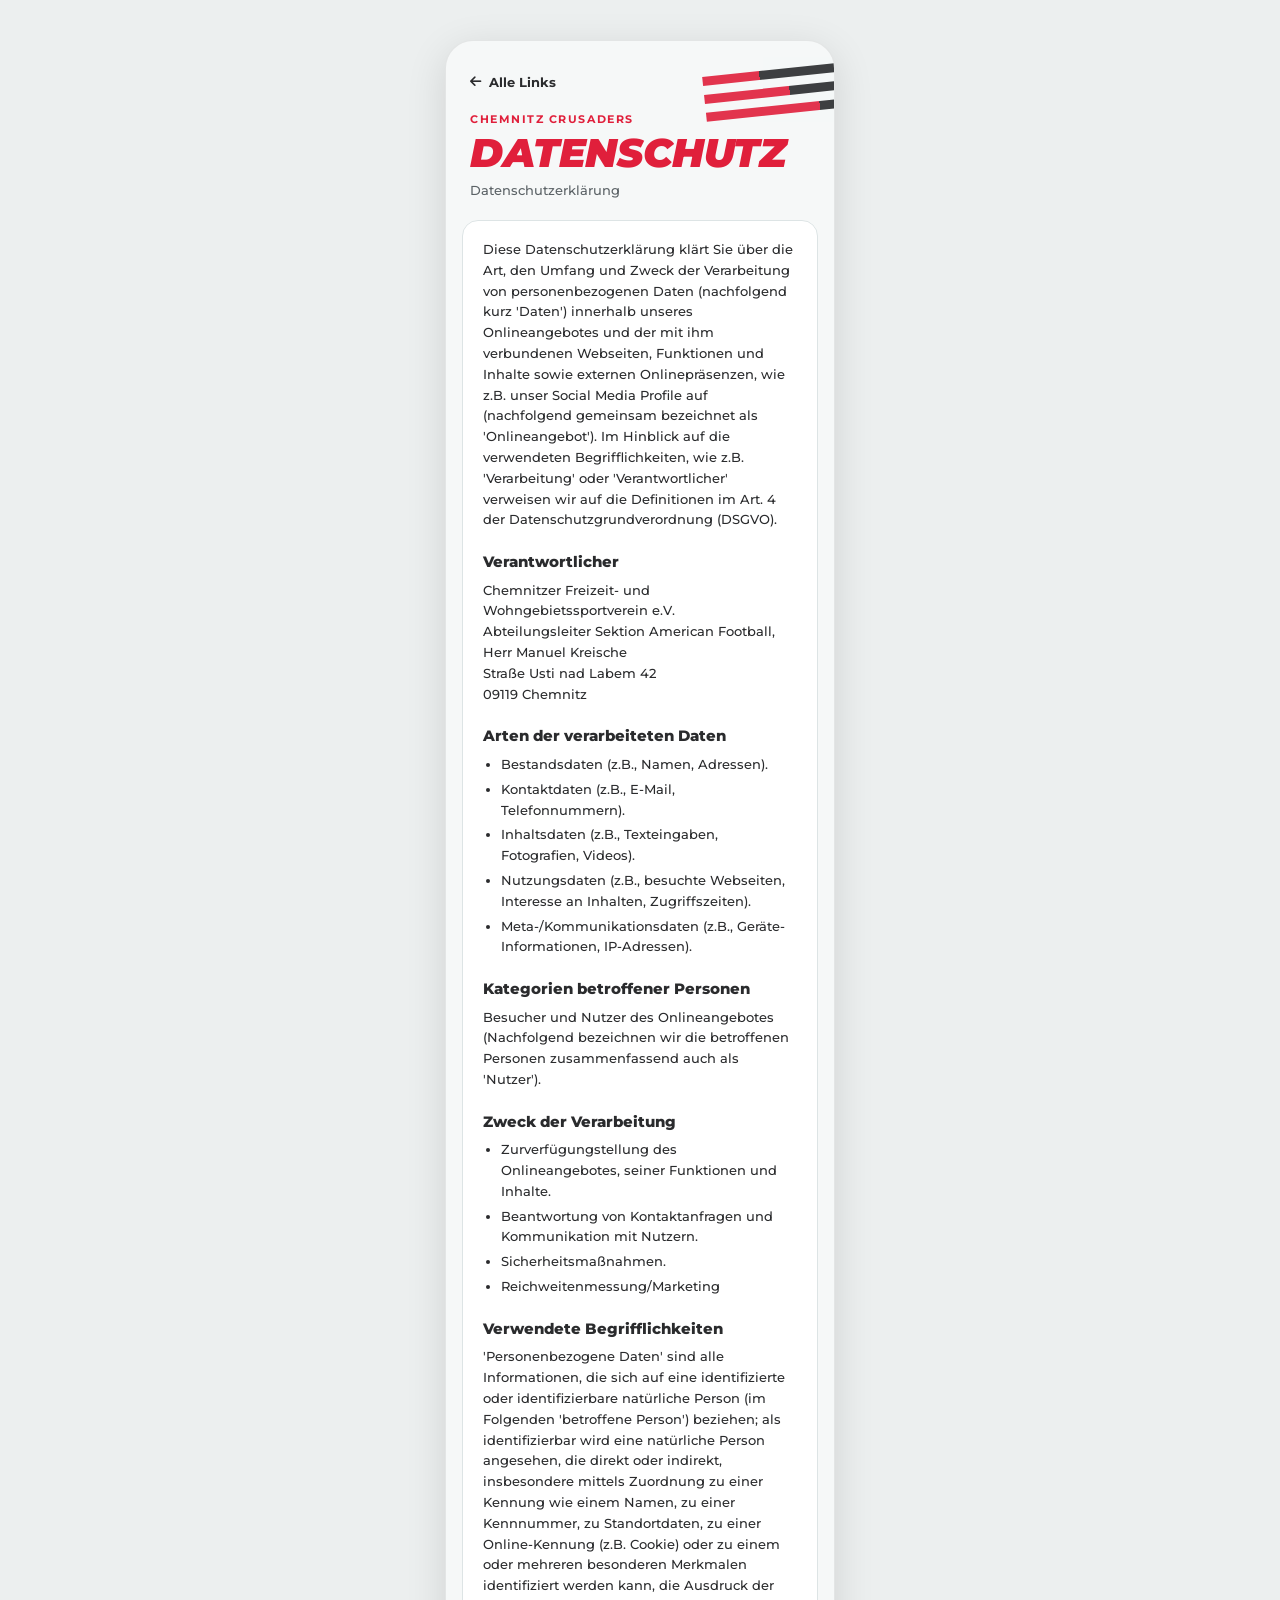
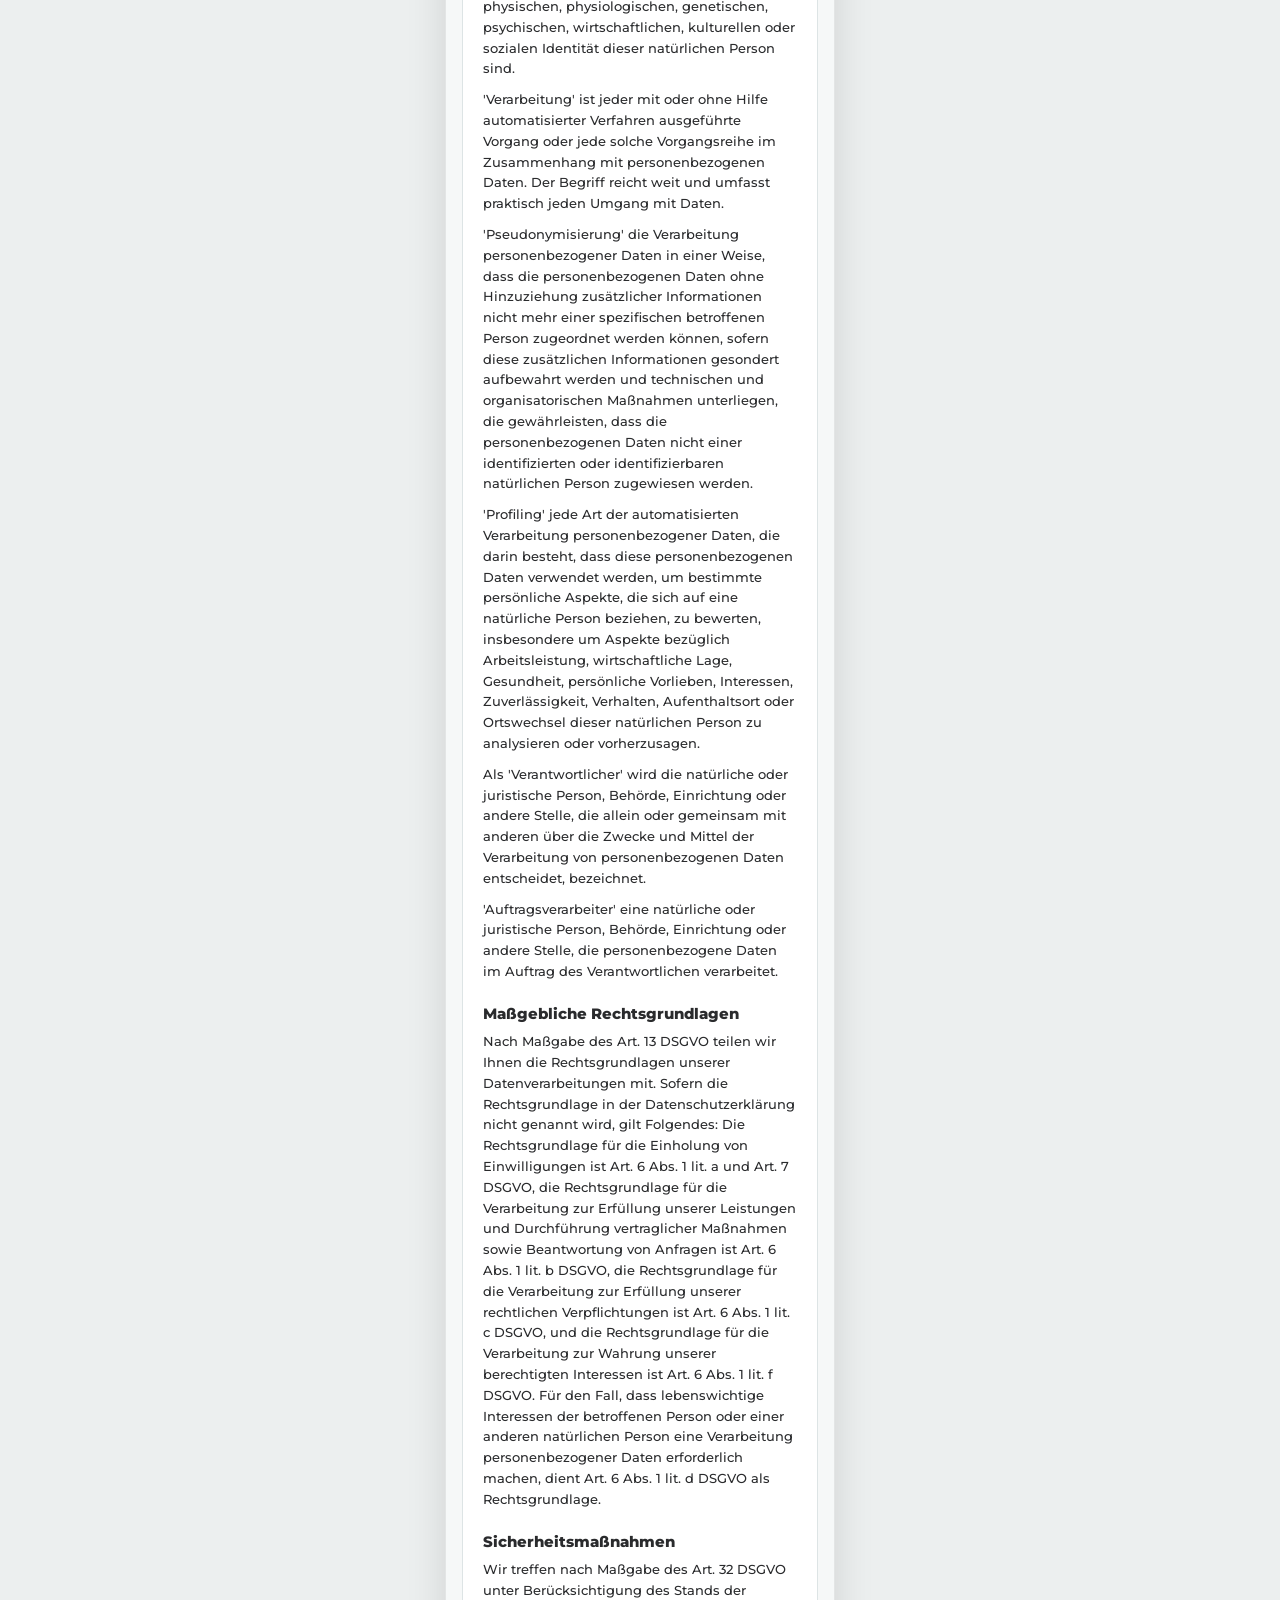
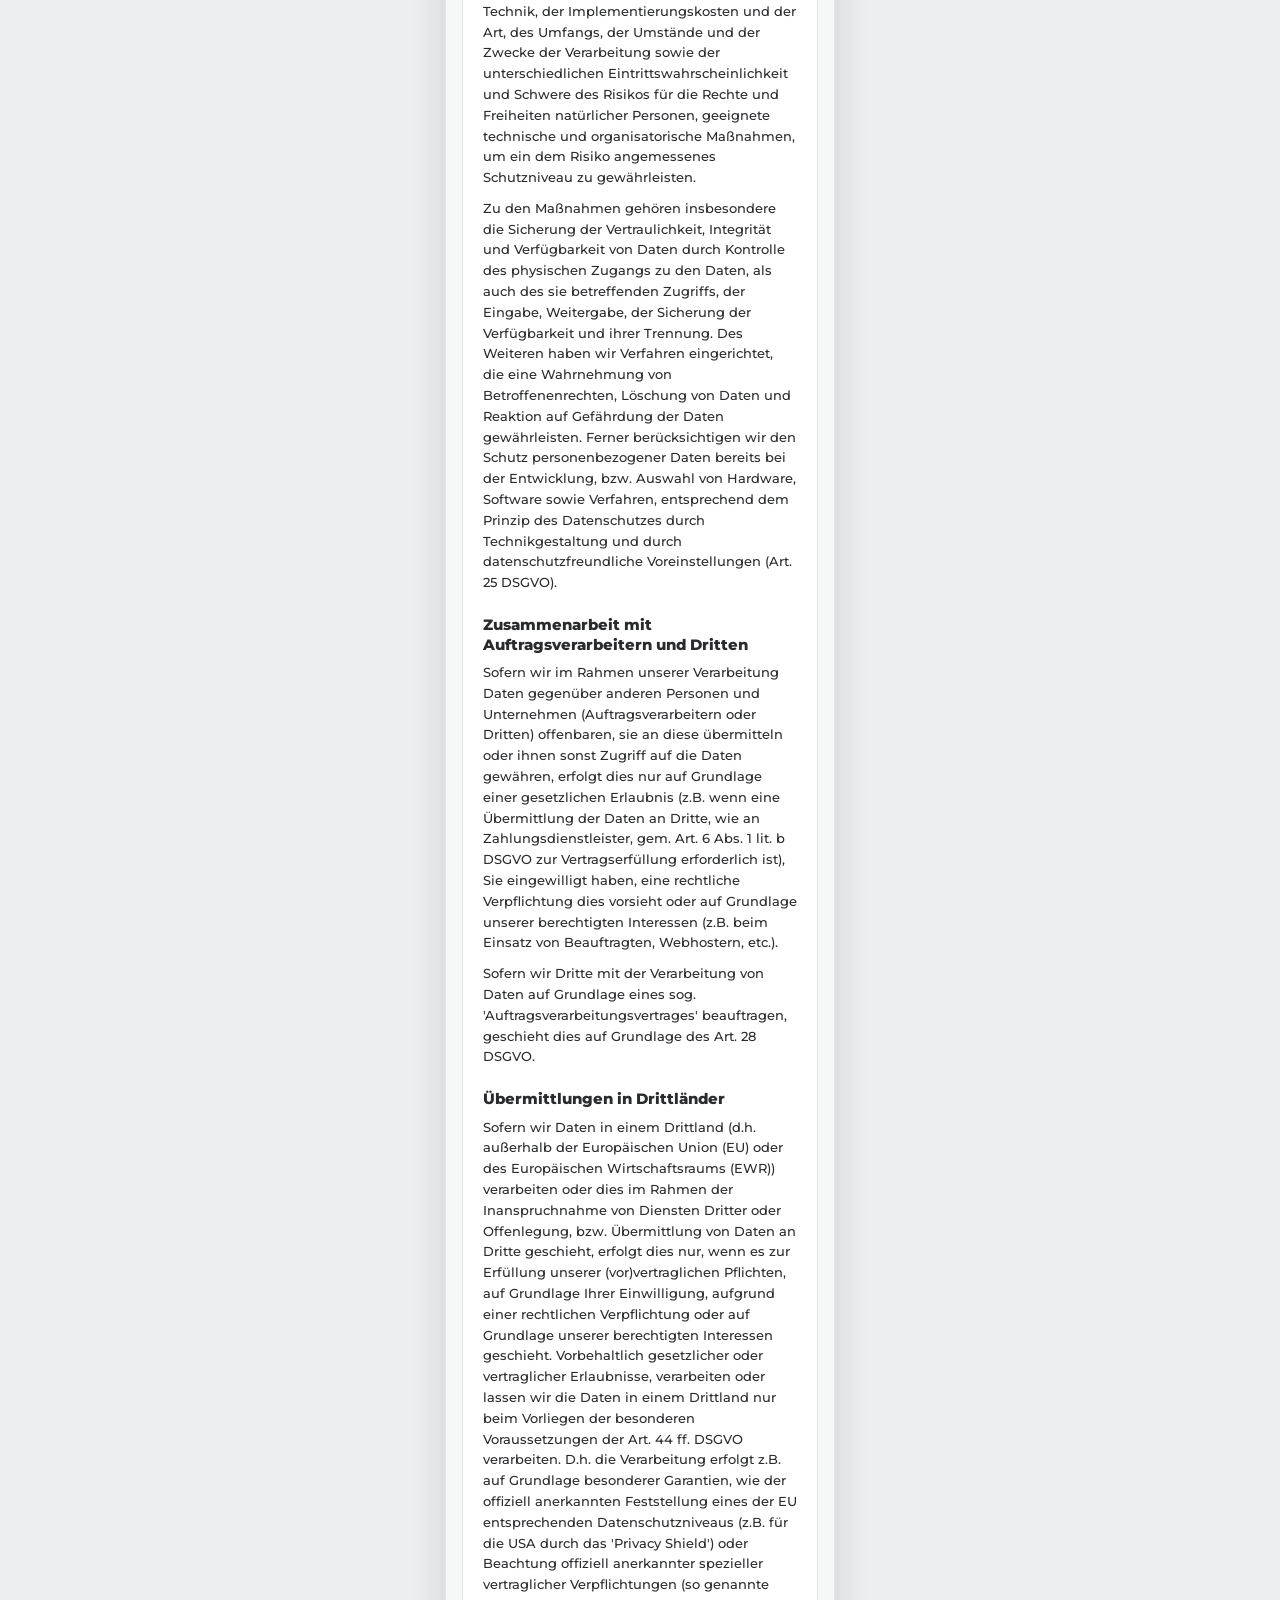
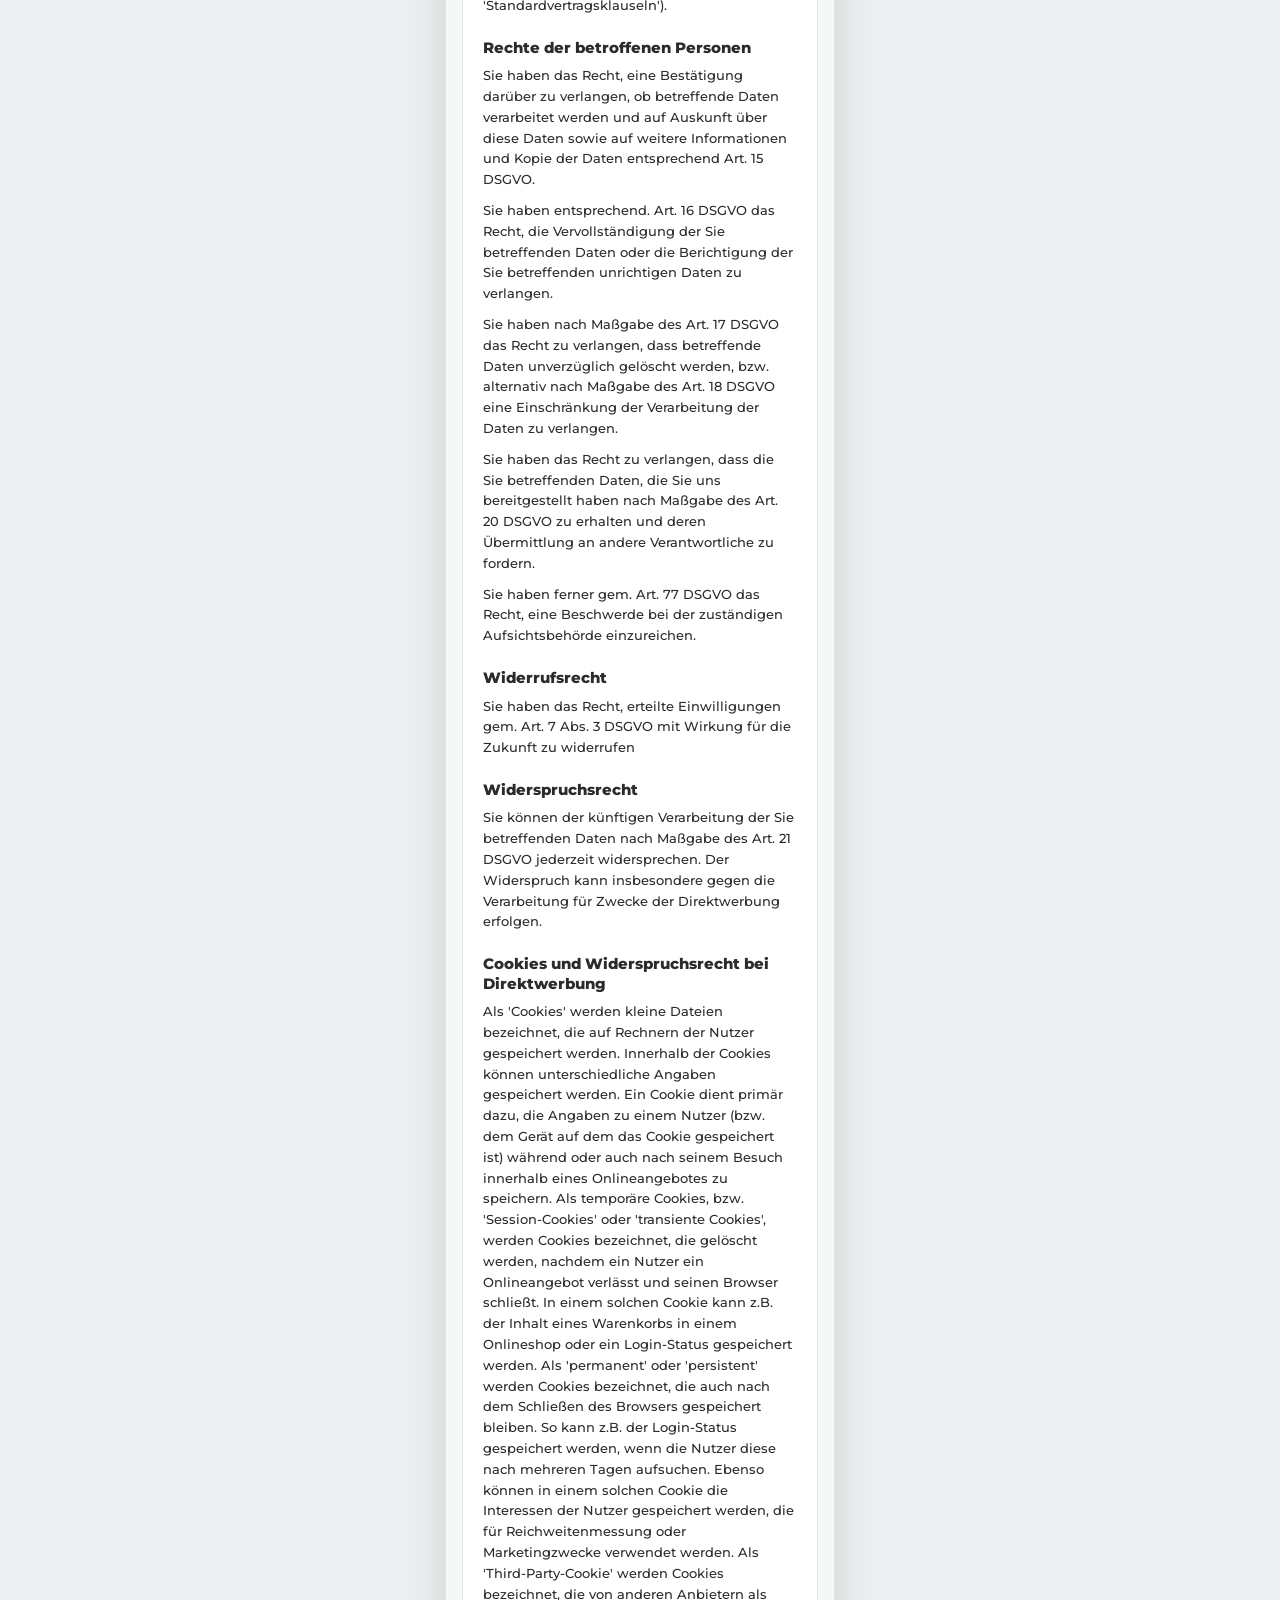
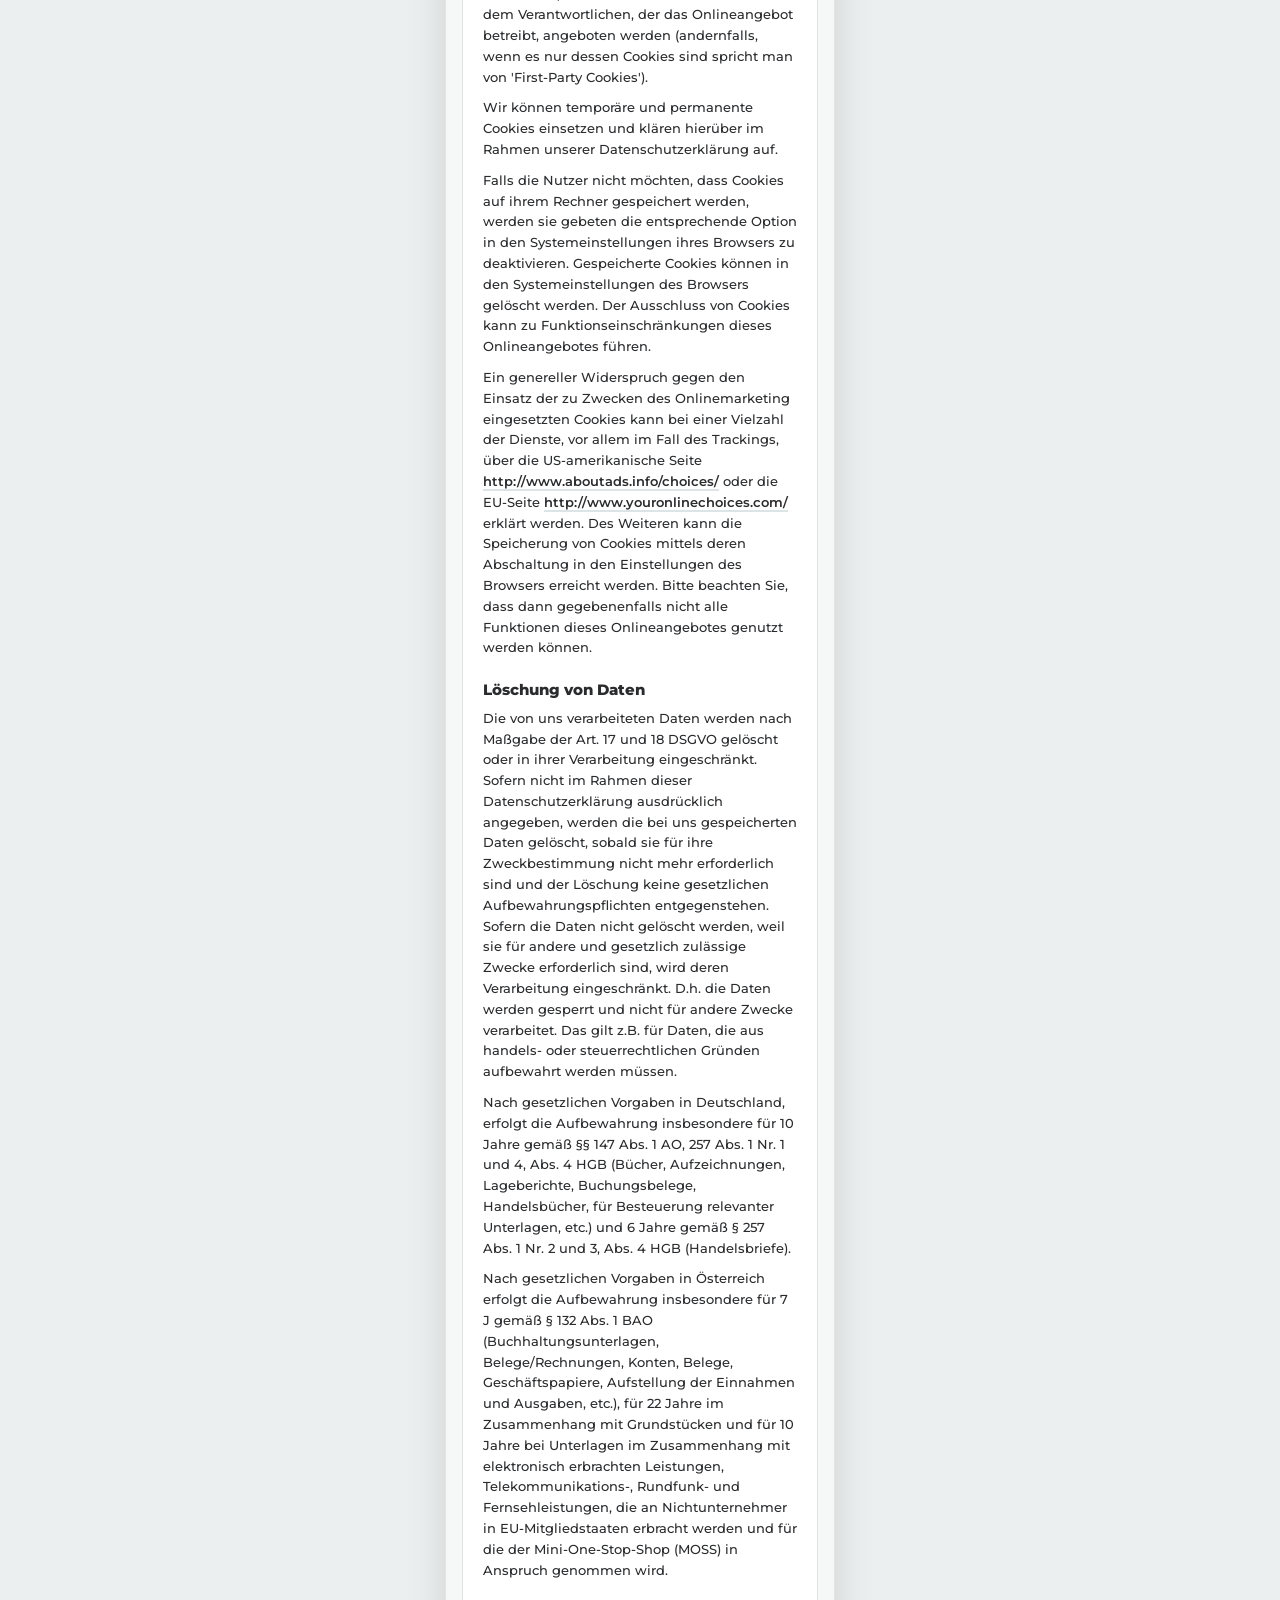
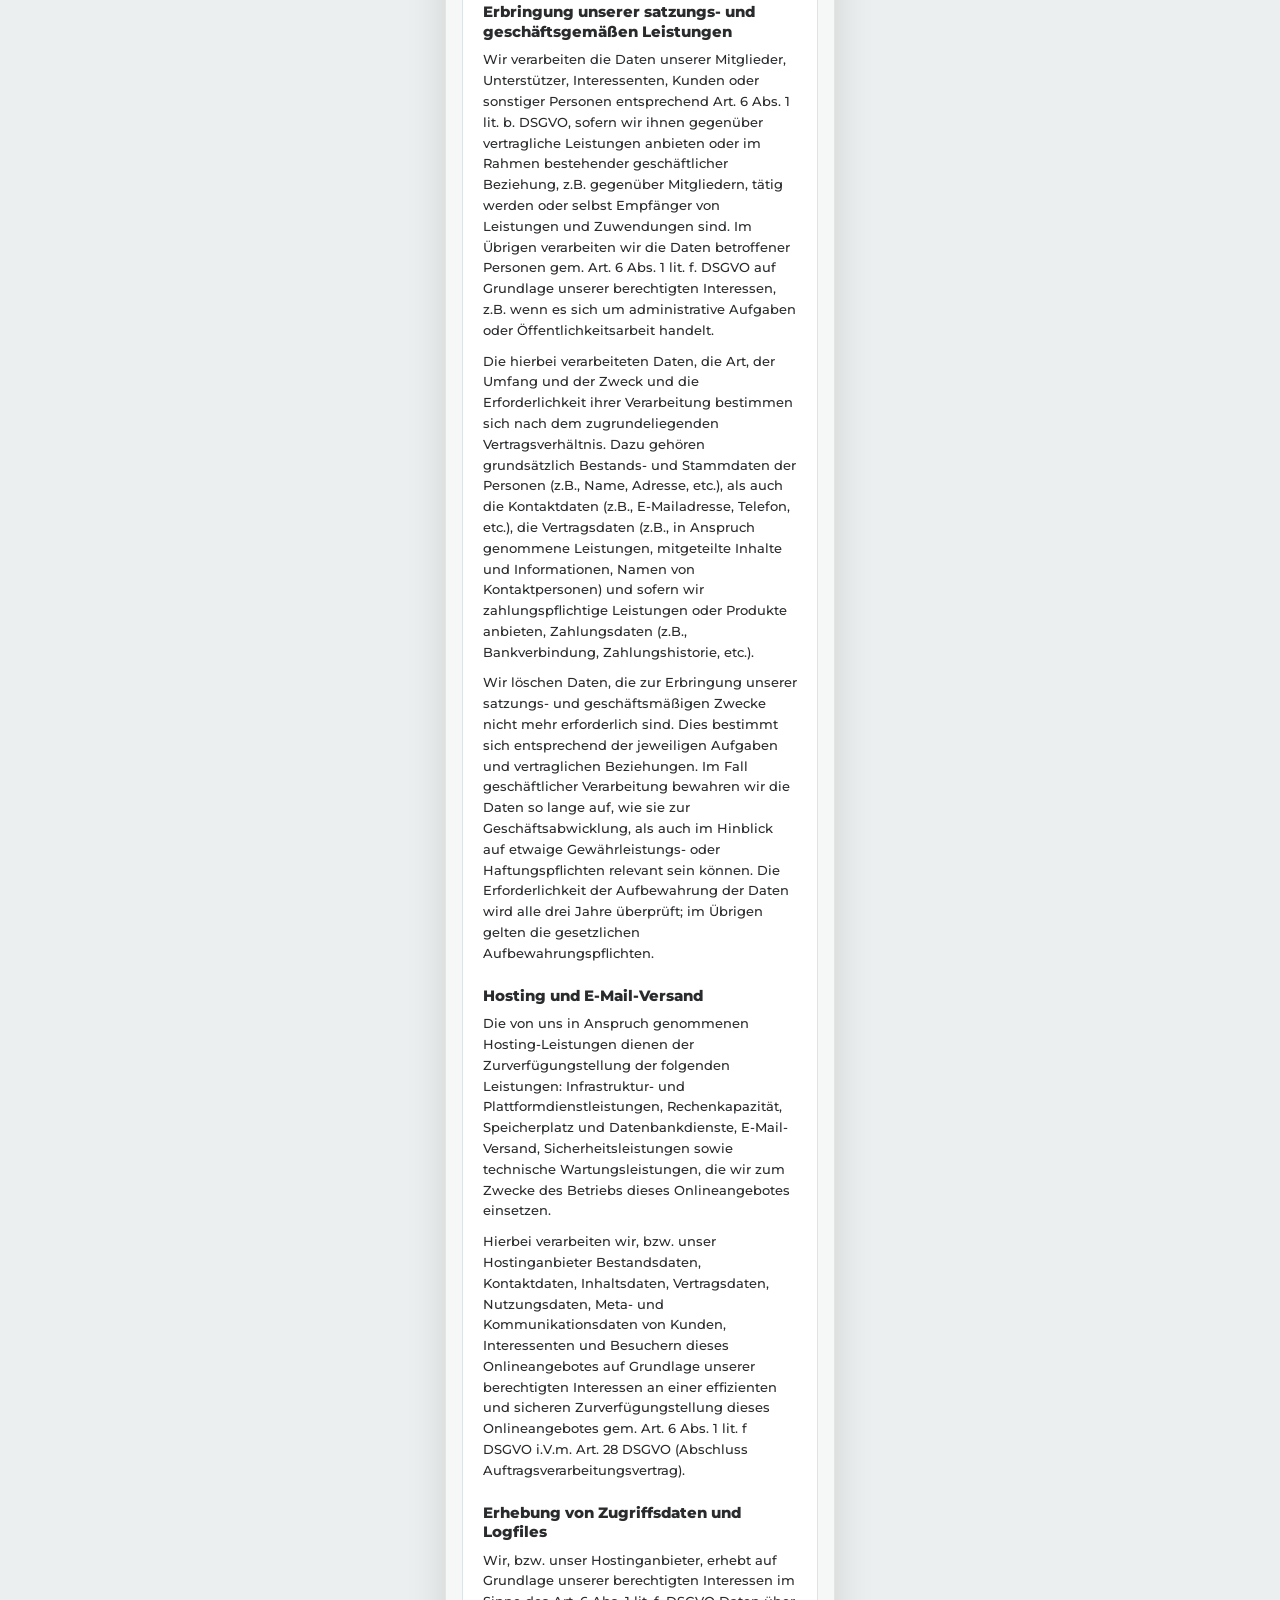
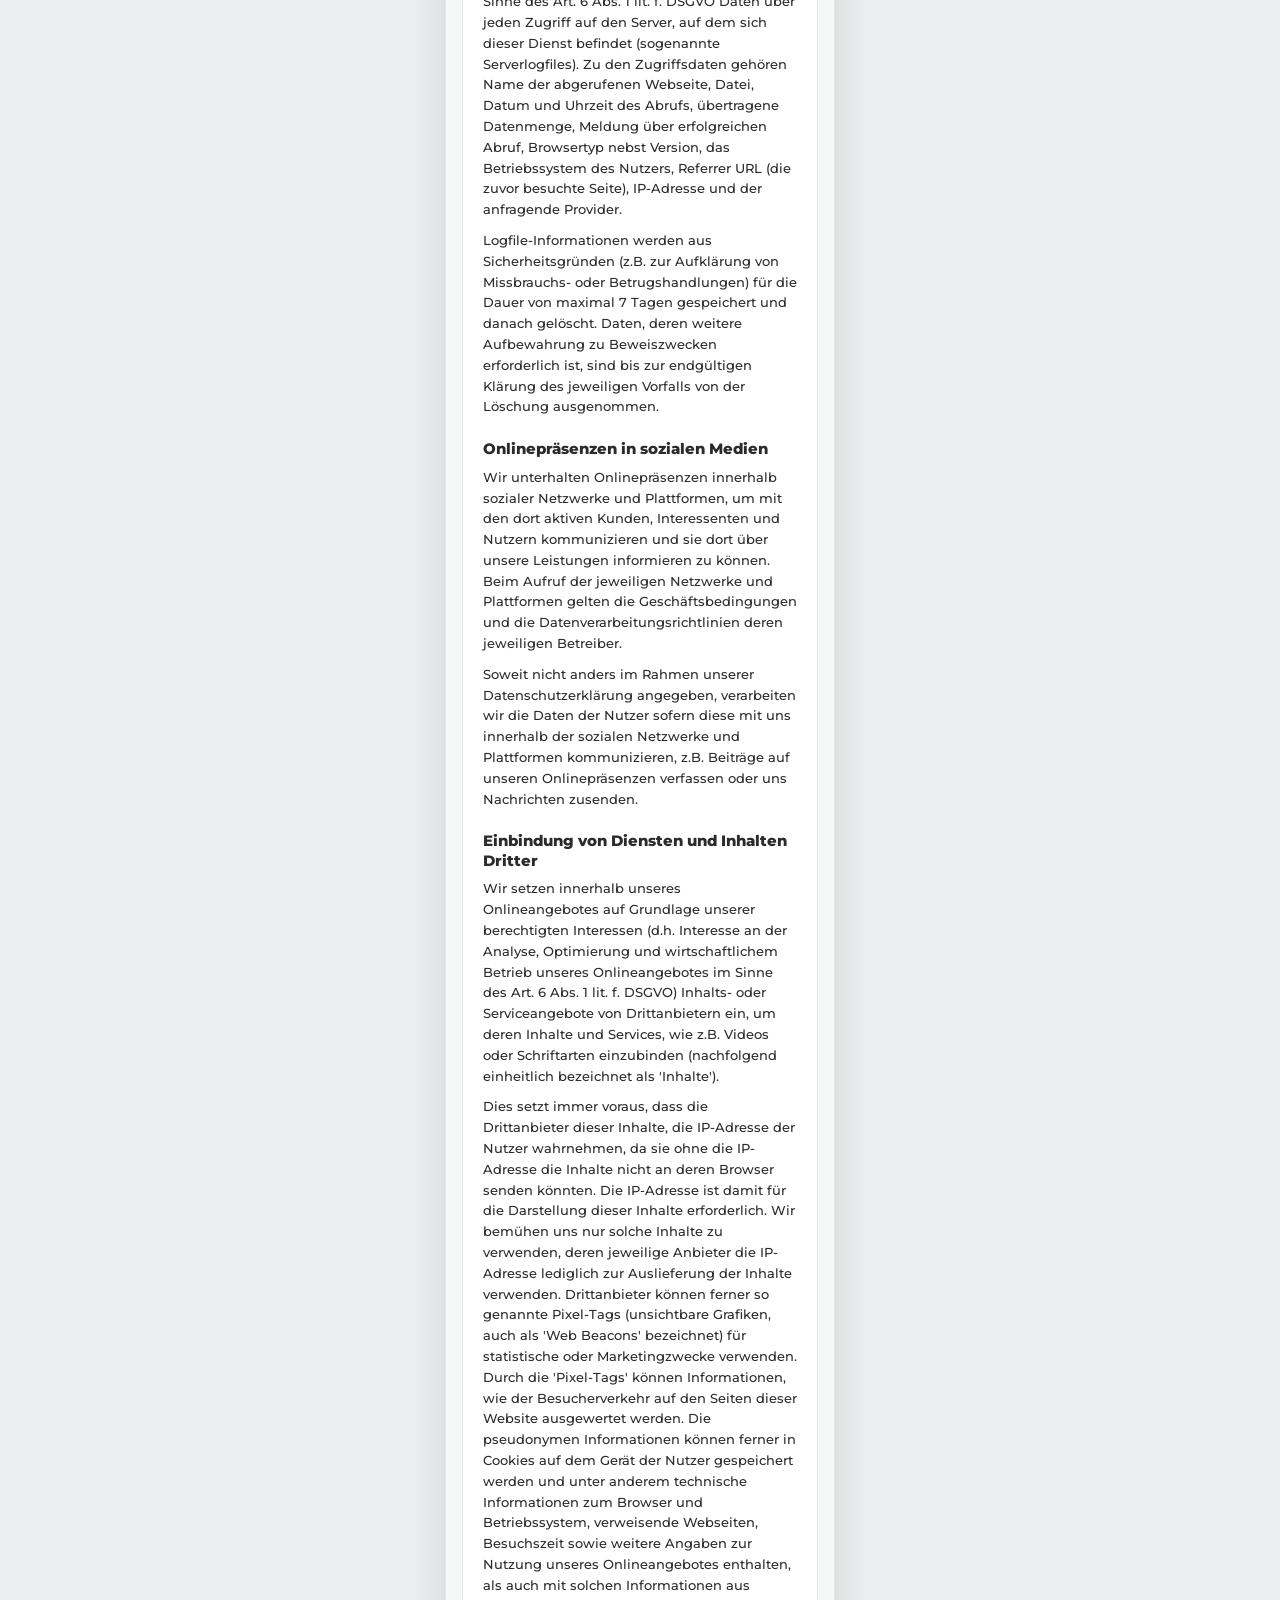
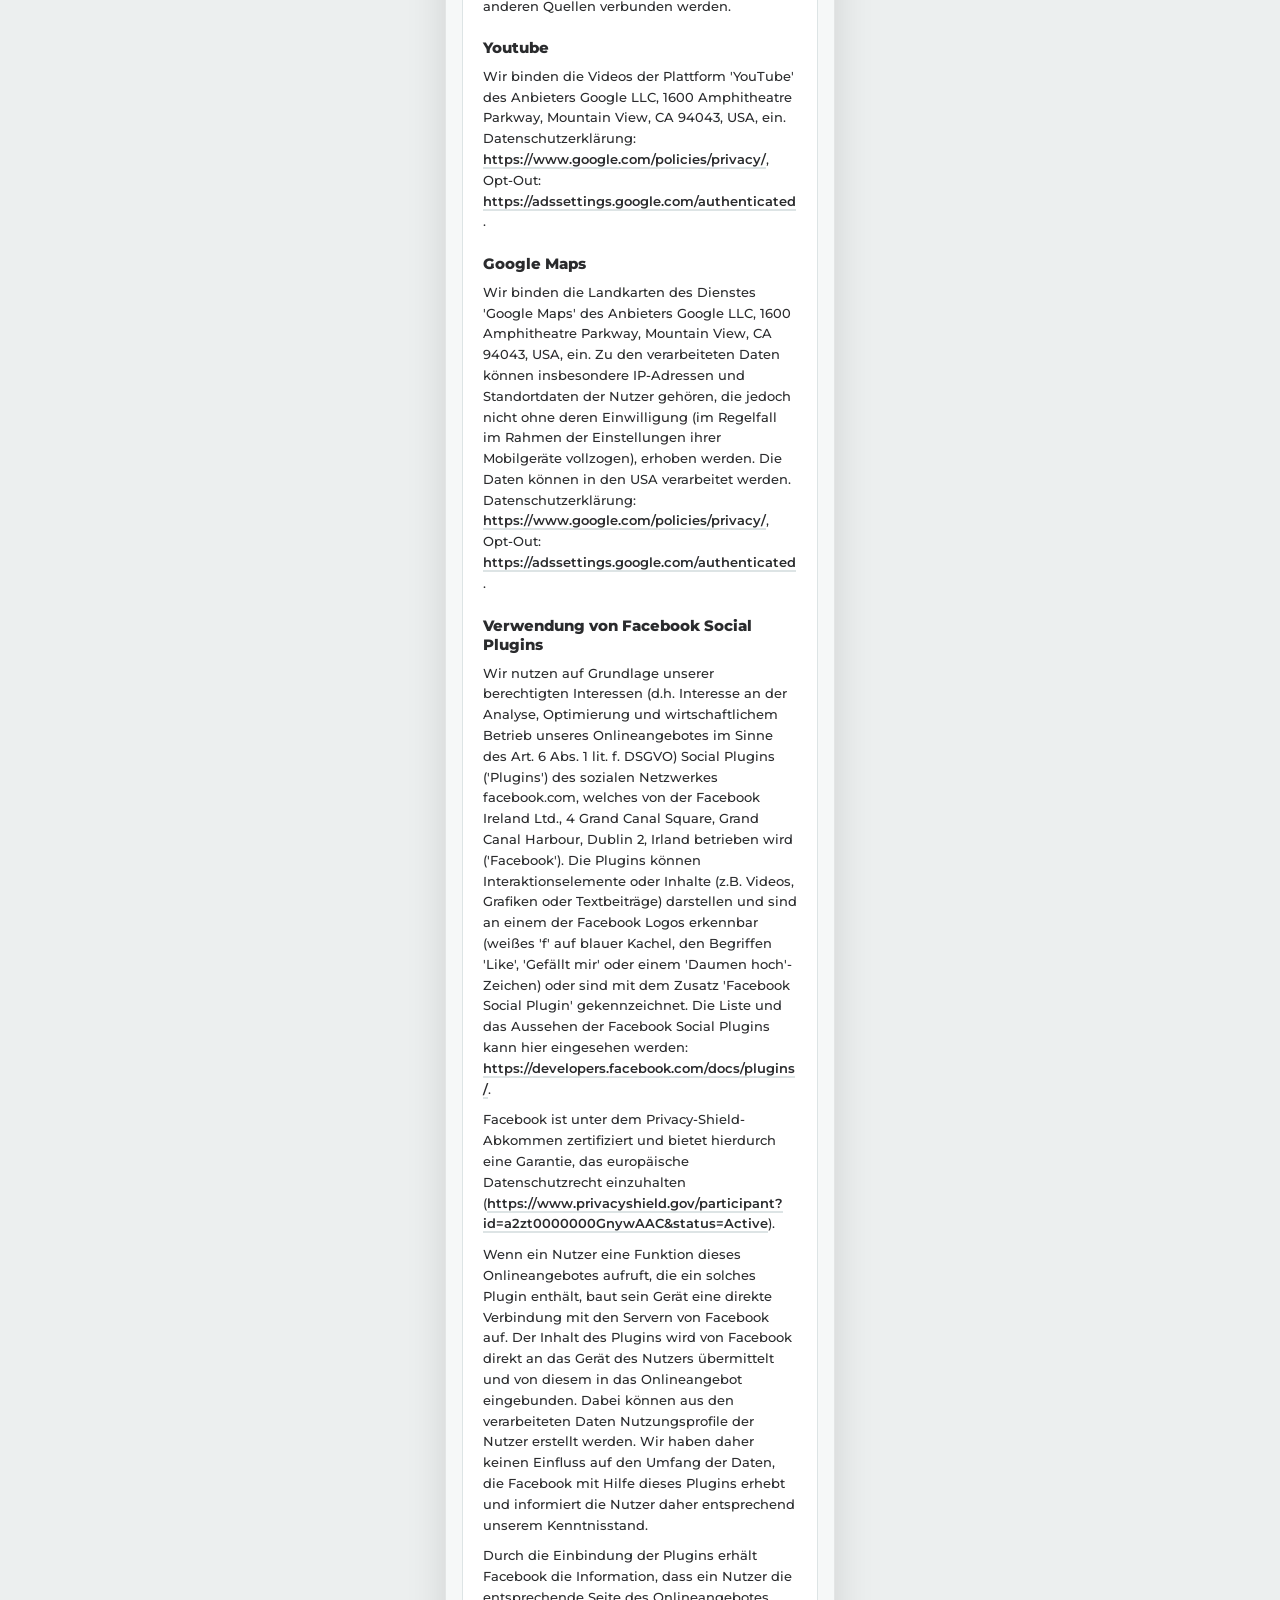
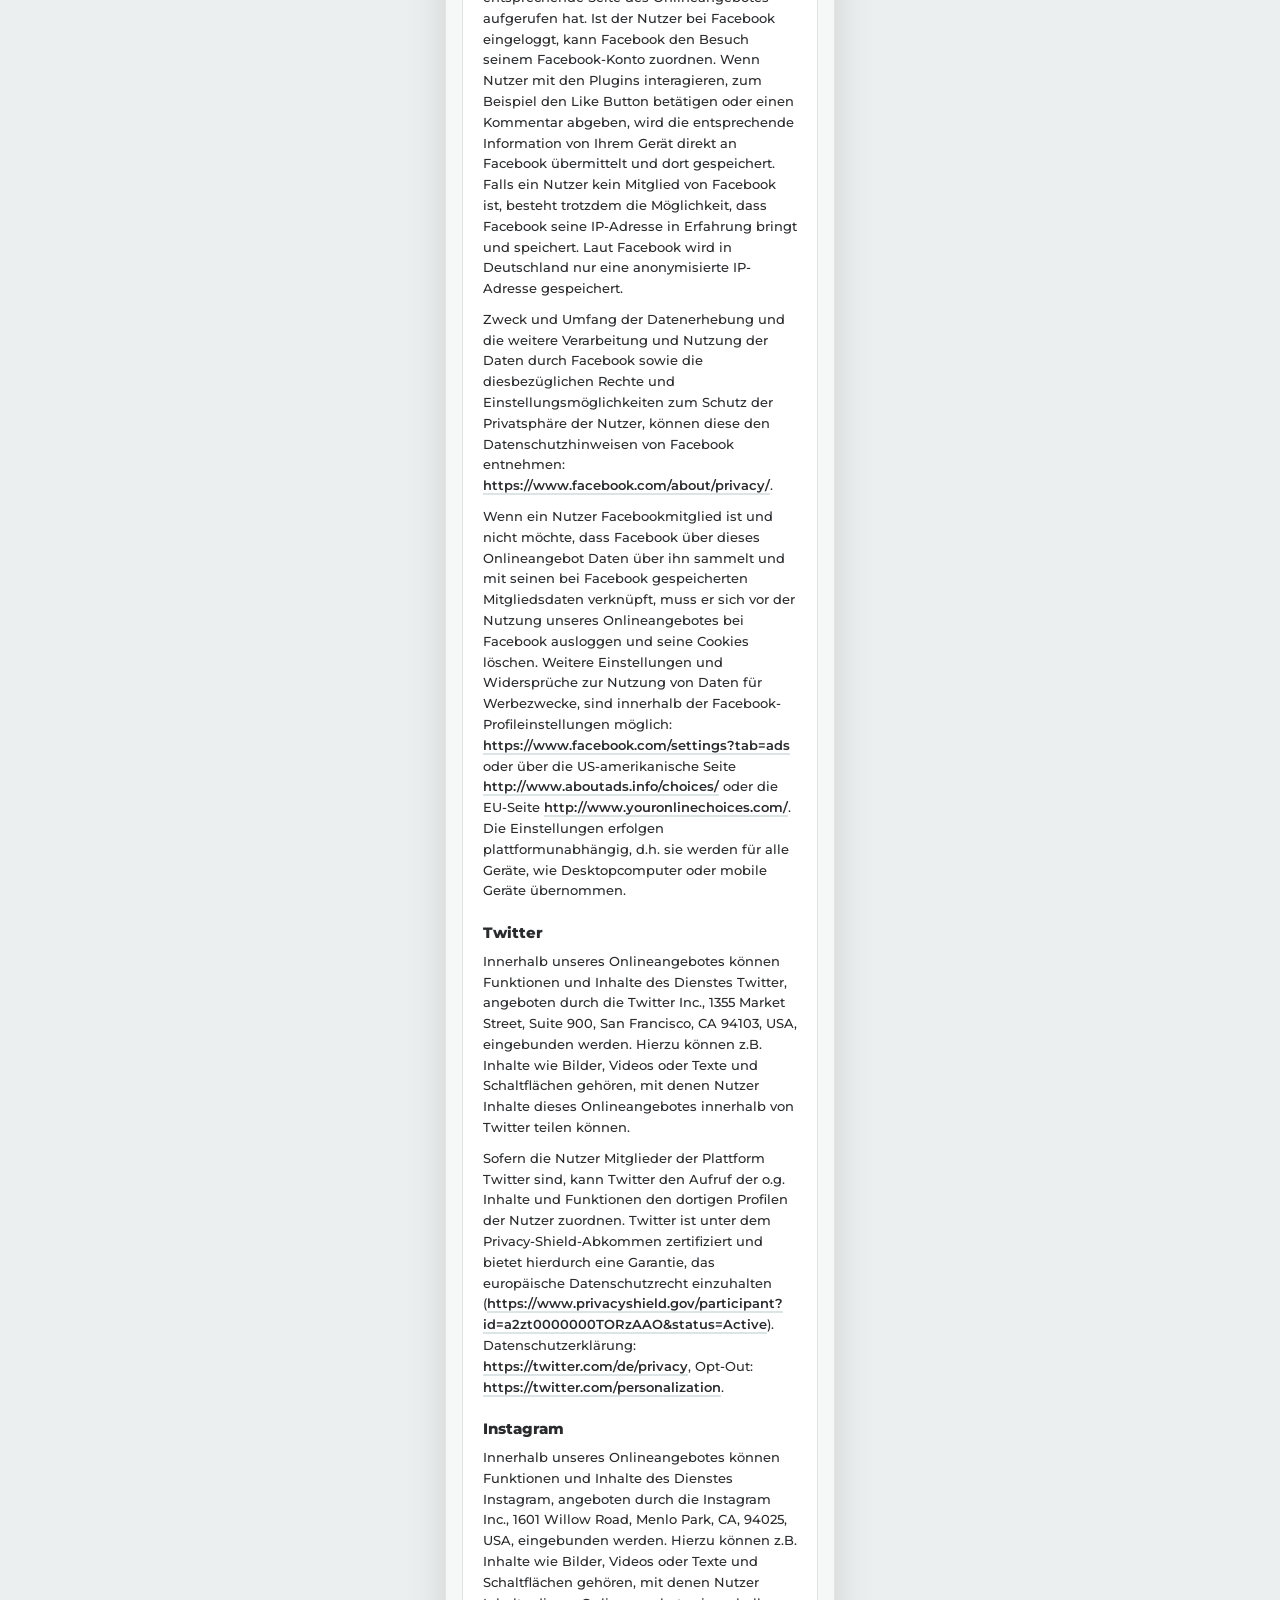
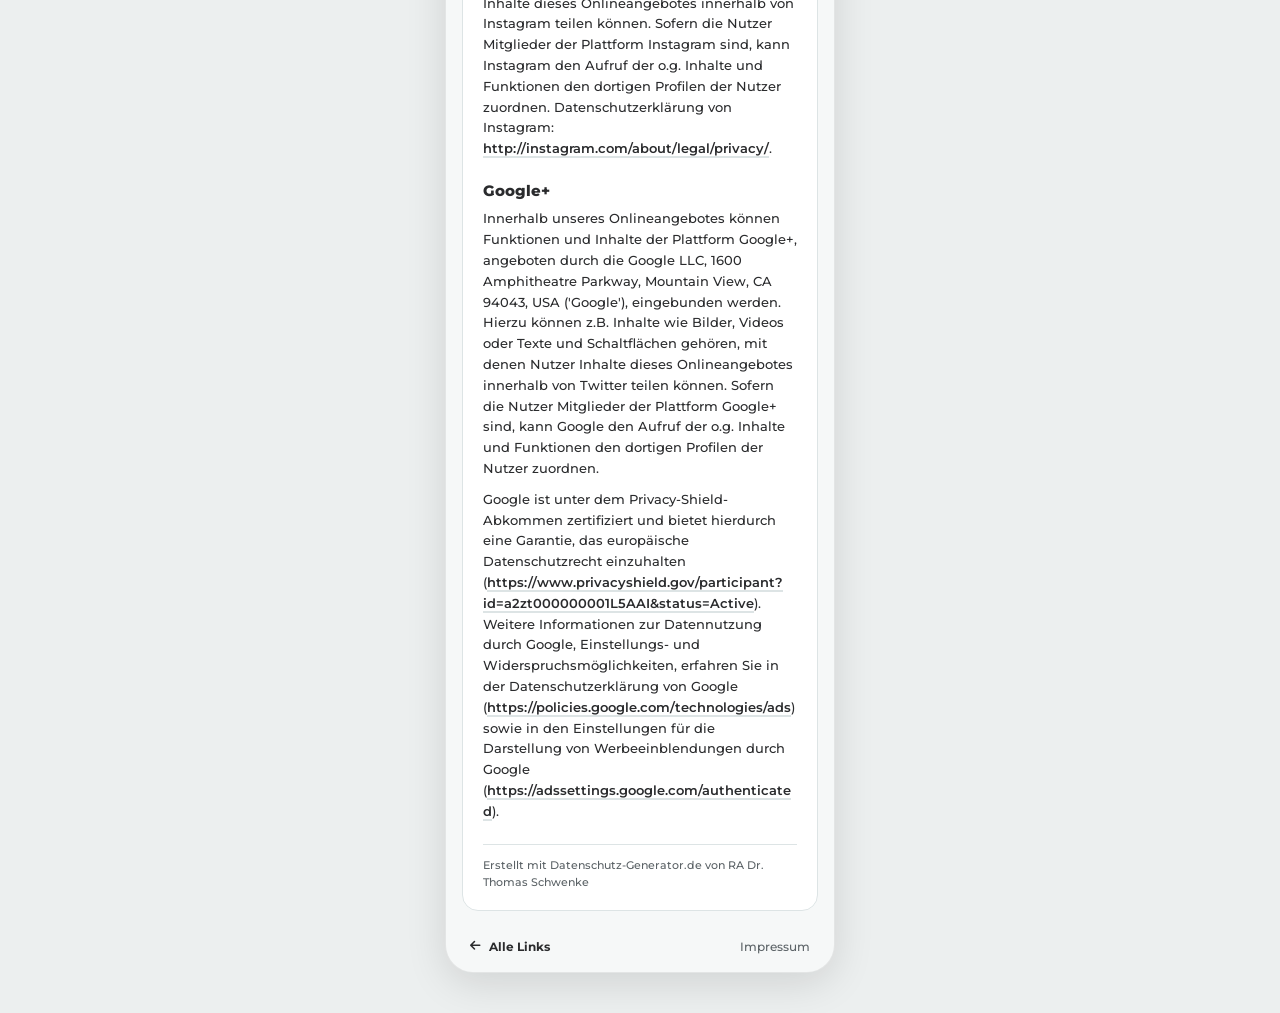
==== commit 2c1a24ef: "Merge pull request #21 from jandoant/feature/site-info-footer Kontakt-Footer auf allen Seiten + Impr" ====
--- a/datenschutz.html
+++ b/datenschutz.html
@@ -11,11 +11,11 @@
     <link rel="icon" type="image/png" href="assets/favicon.png">
     <link rel="apple-touch-icon" href="assets/apple-touch-icon.png">
 
-    <!-- Fonts & icon library (self-hosted, no external requests) -->
-    <link rel="stylesheet" href="assets/css/fonts.css">
-    <link rel="stylesheet" href="assets/vendor/fontawesome/css/fontawesome.min.css">
-    <link rel="stylesheet" href="assets/vendor/fontawesome/css/solid.min.css">
-    <link rel="stylesheet" href="assets/vendor/fontawesome/css/brands.min.css">
+    <!-- Fonts & icon library -->
+    <link rel="preconnect" href="https://fonts.googleapis.com">
+    <link rel="preconnect" href="https://fonts.gstatic.com" crossorigin>
+    <link rel="stylesheet" href="https://fonts.googleapis.com/css2?family=Montserrat:ital,wght@0,500;0,700;0,800;0,900;1,900&display=swap">
+    <link rel="stylesheet" href="https://cdnjs.cloudflare.com/ajax/libs/font-awesome/6.5.2/css/all.min.css">
 
     <!-- Page styles (loaded last so they take precedence over libraries) -->
     <link rel="stylesheet" href="assets/css/styles.css">
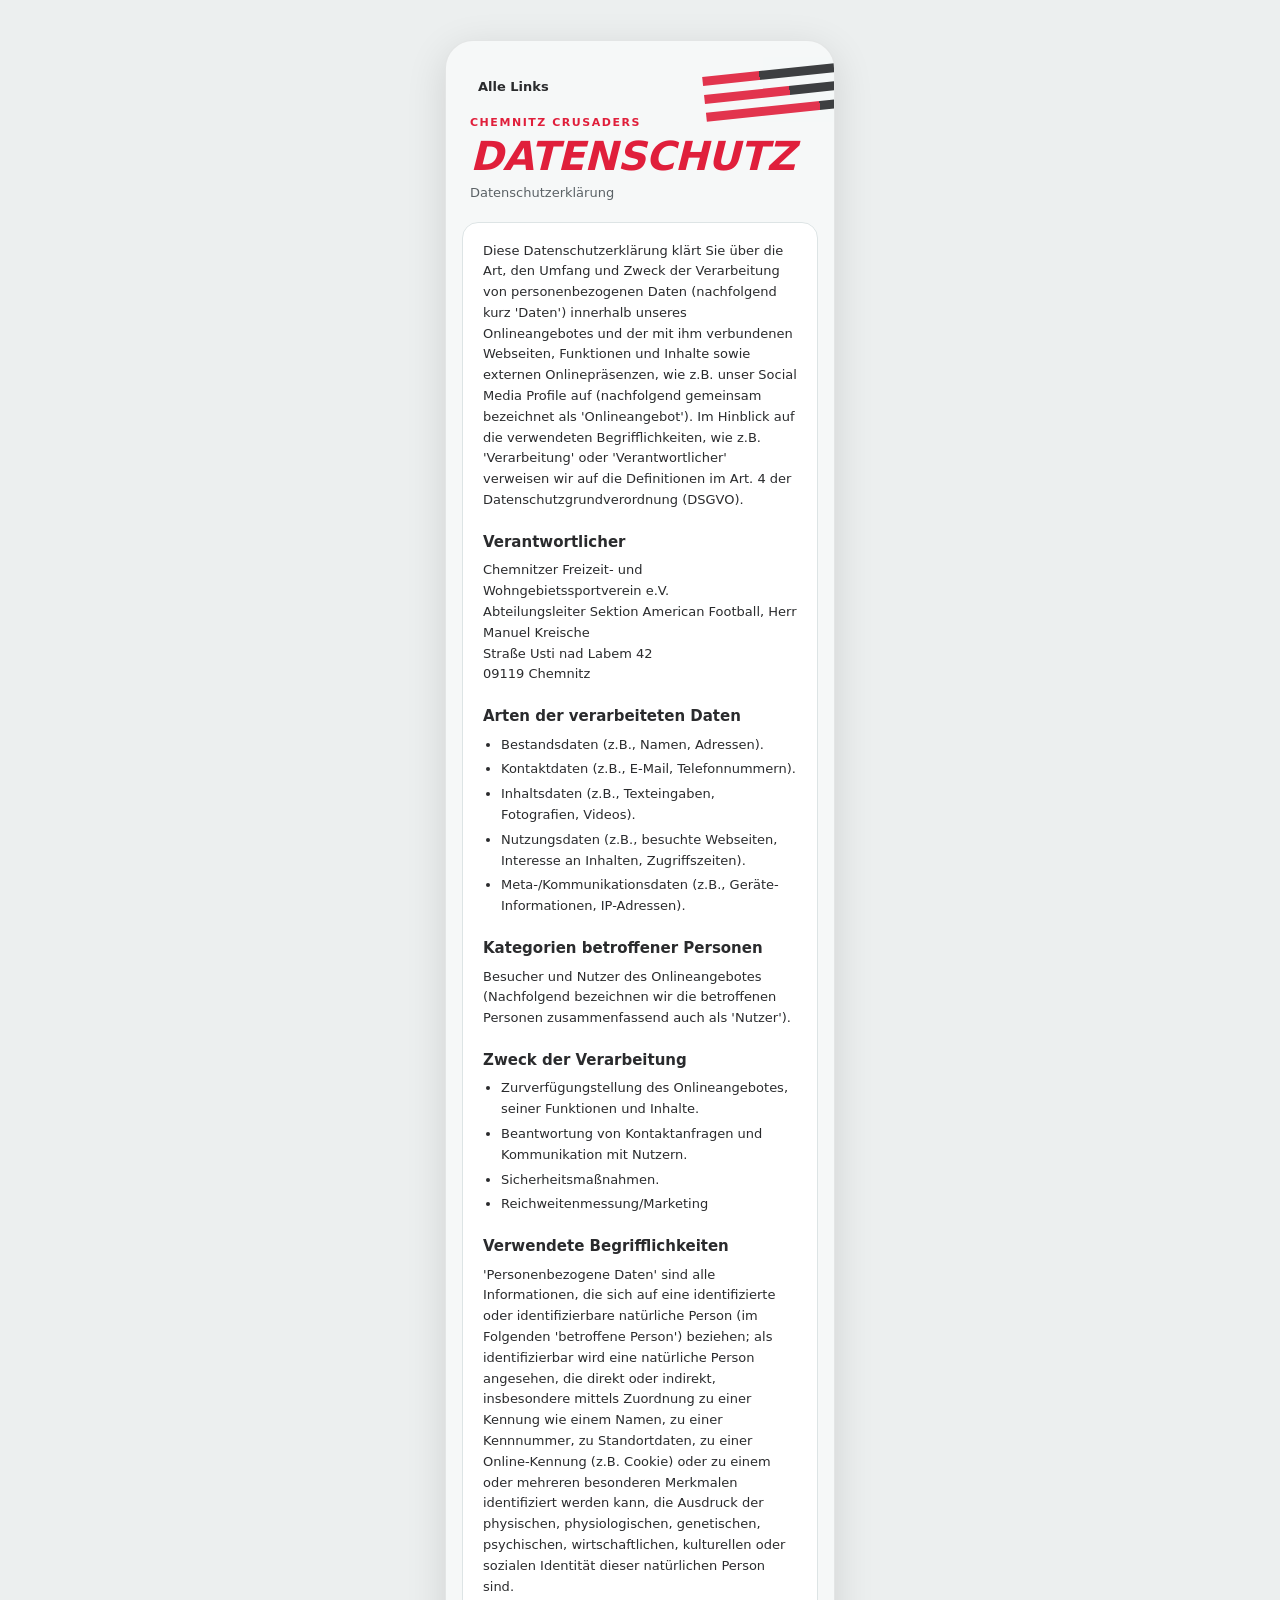
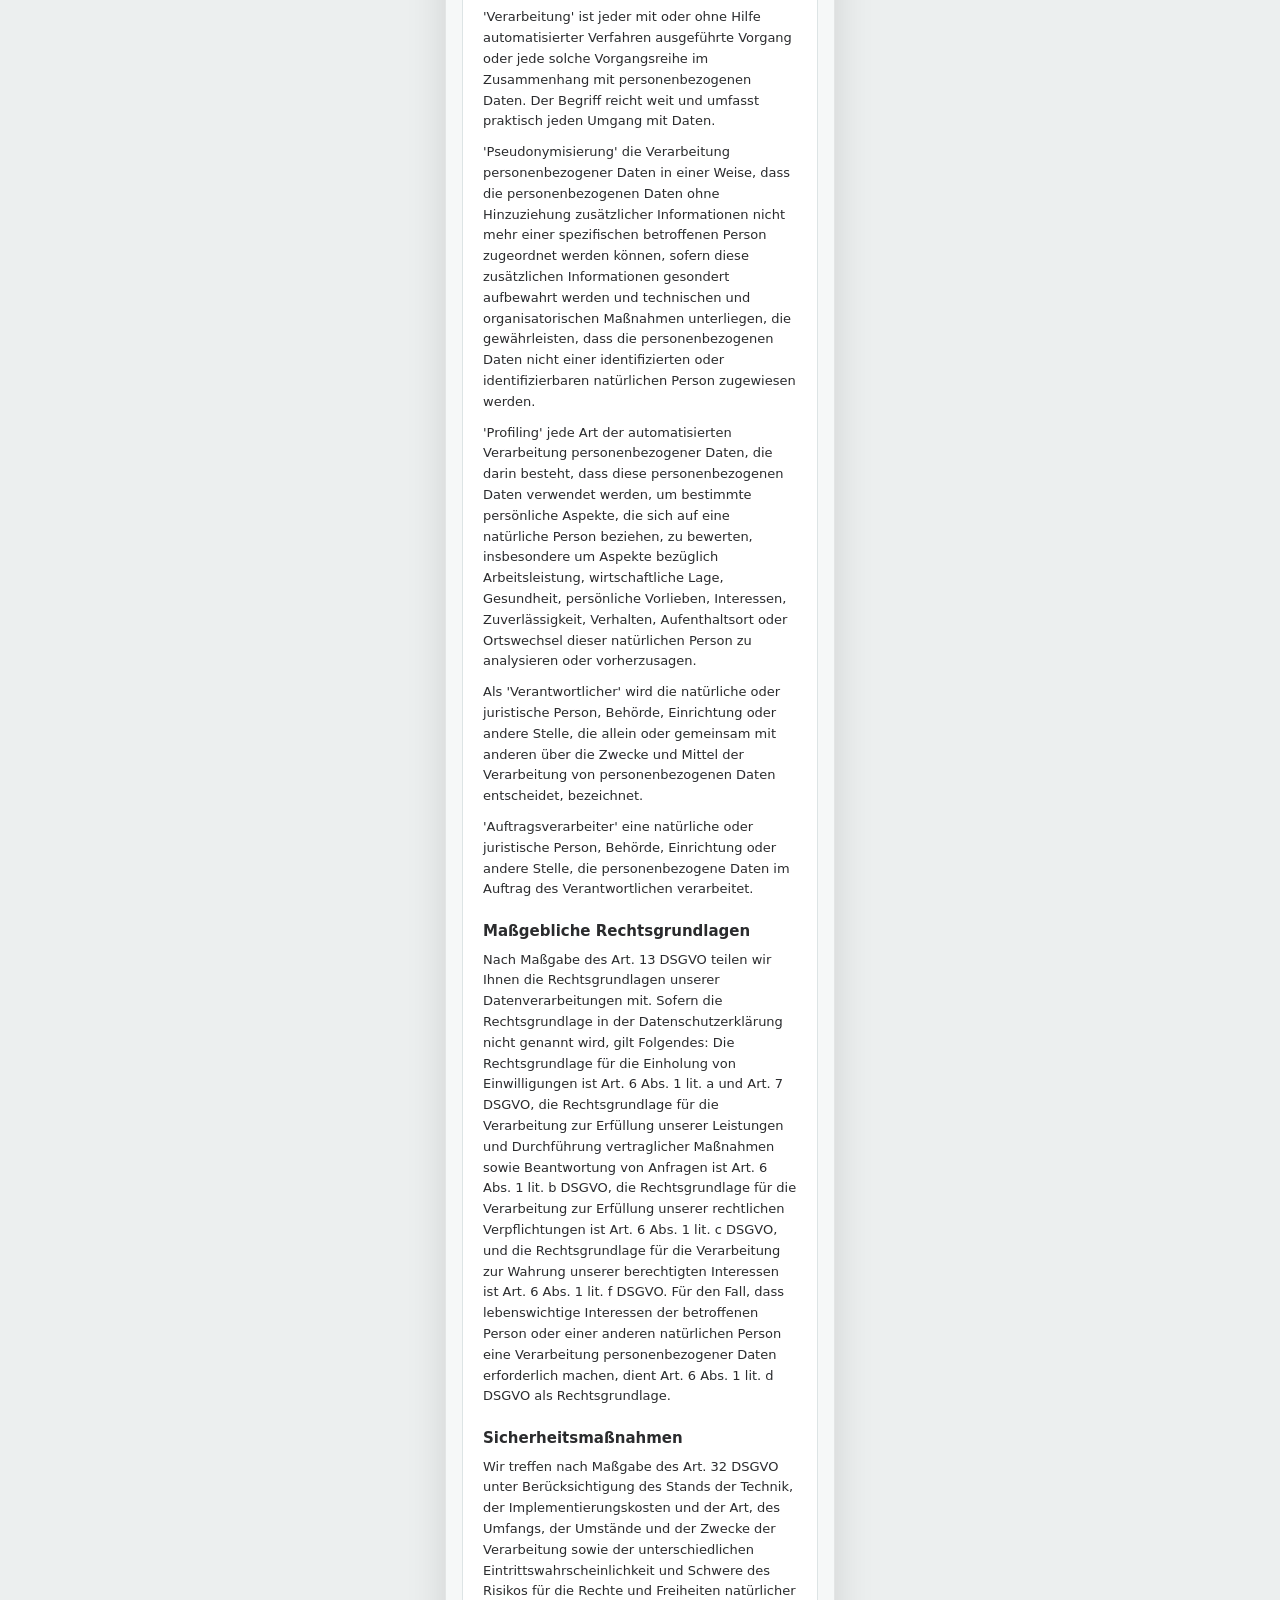
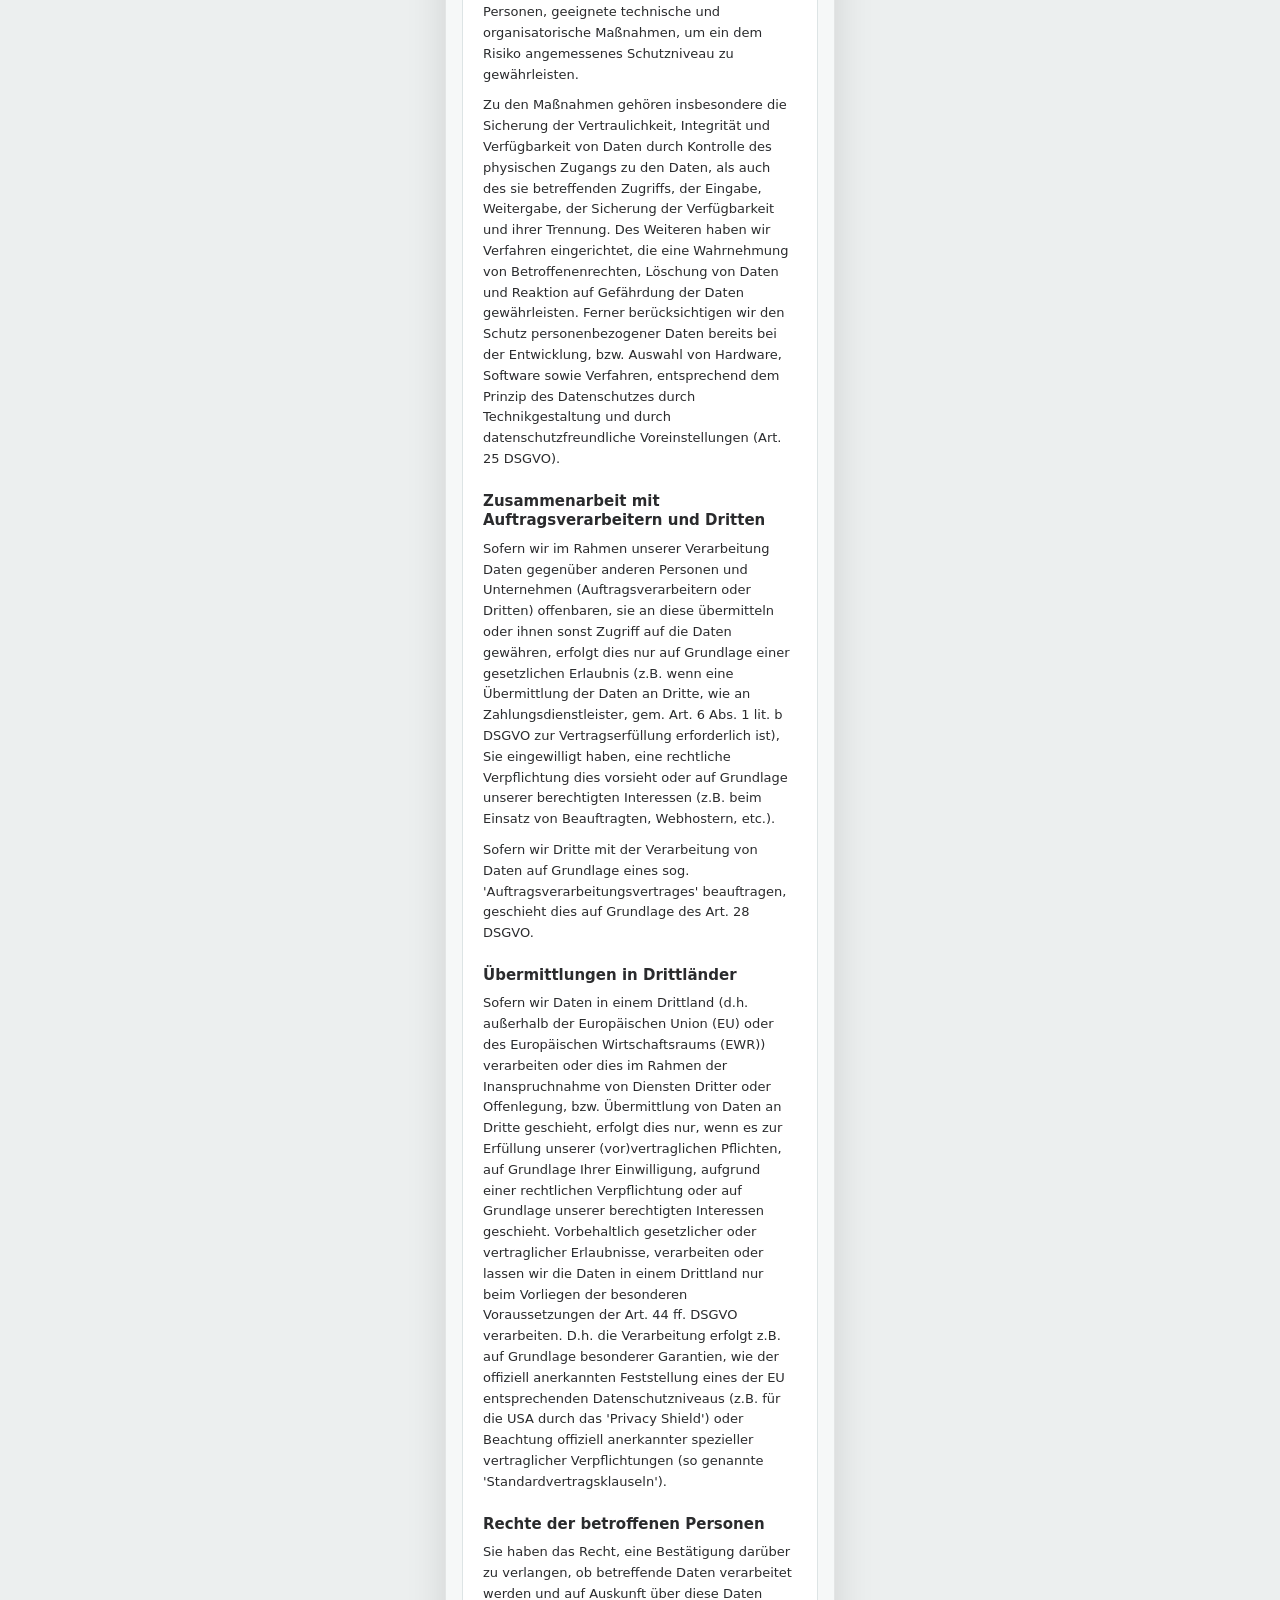
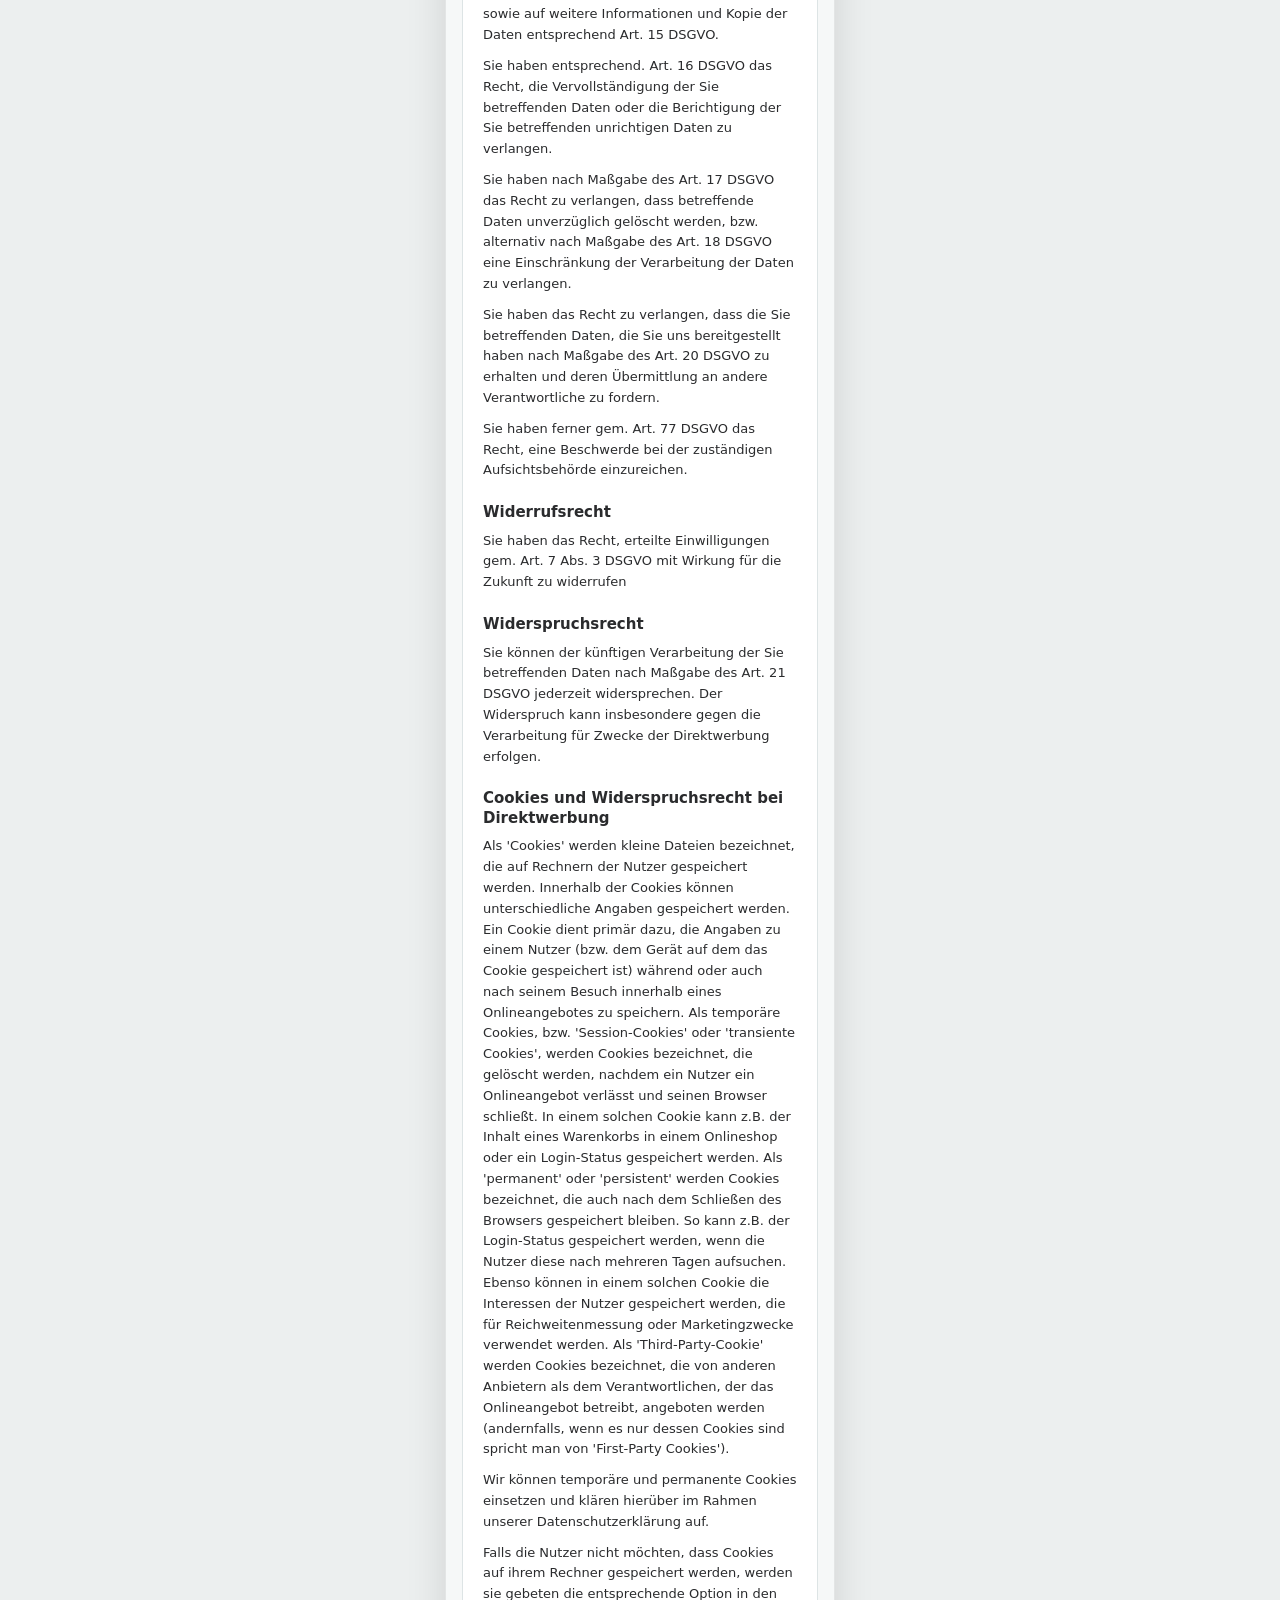
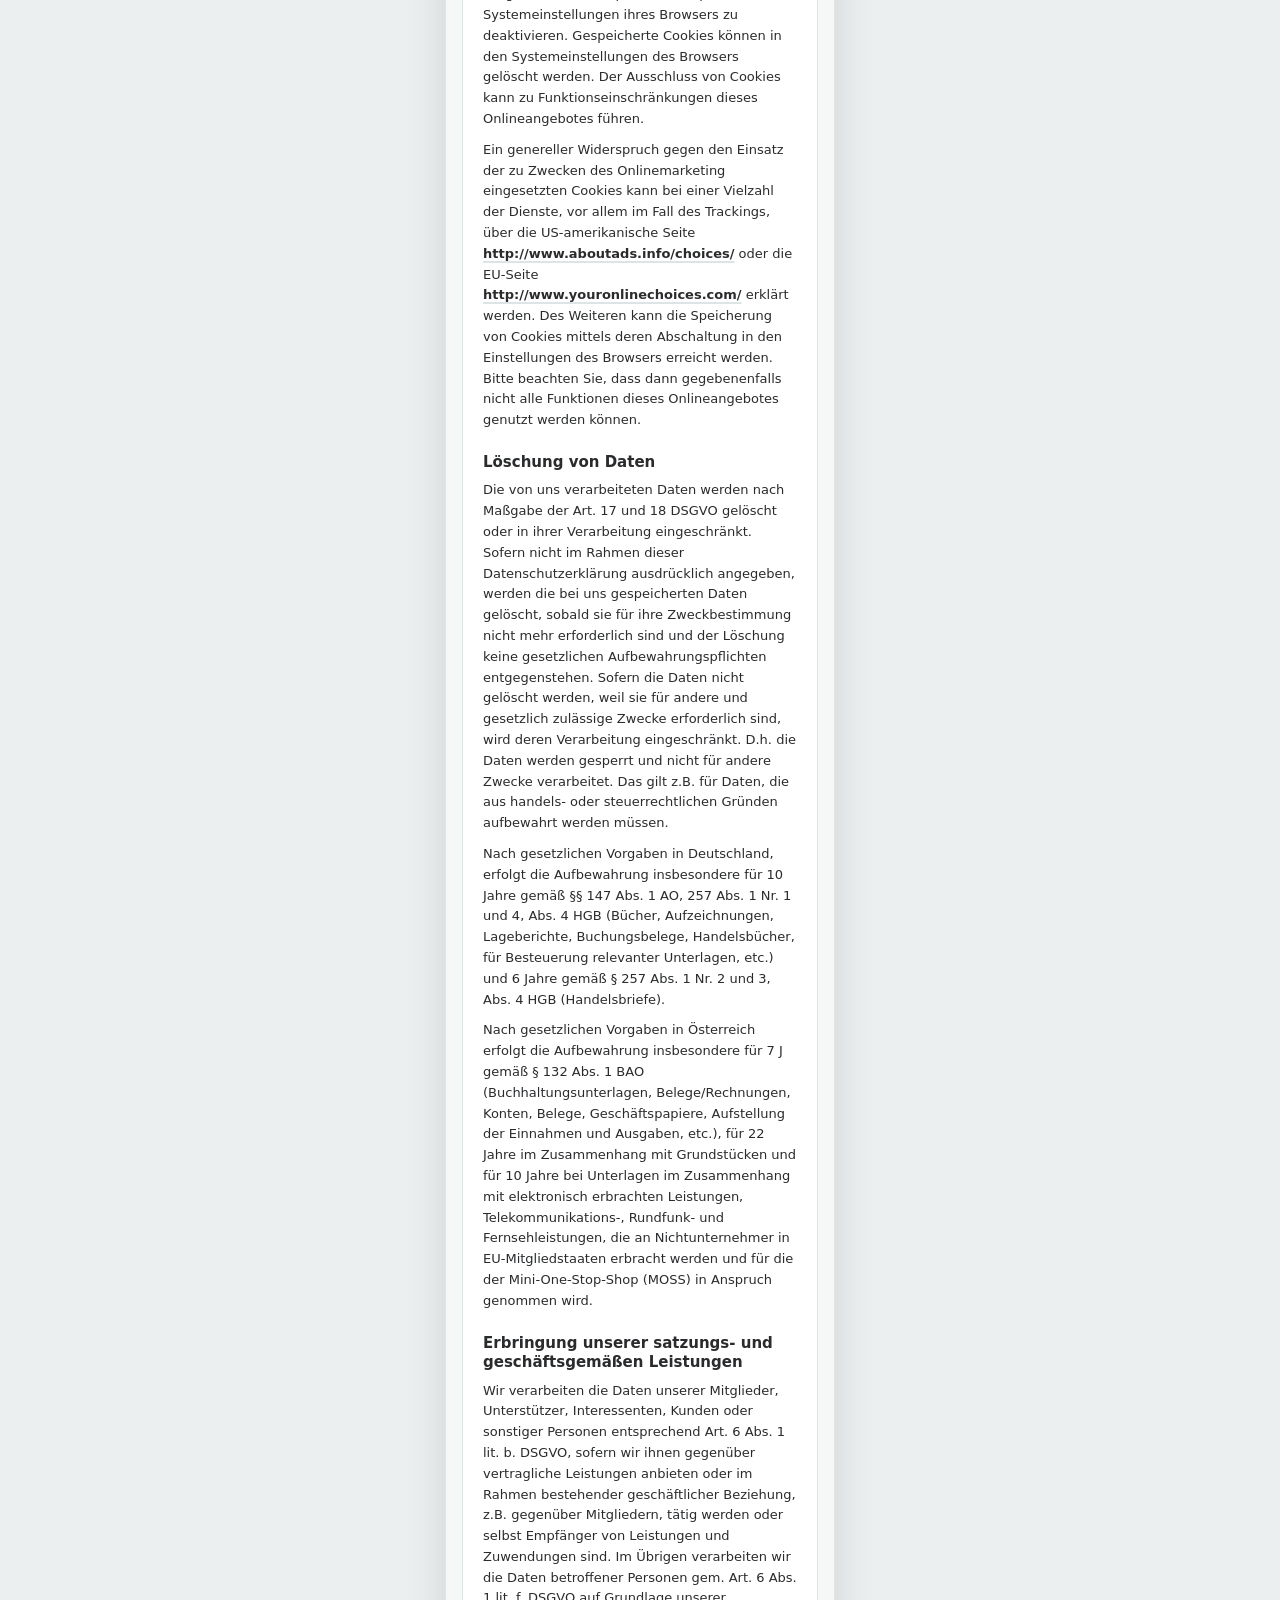
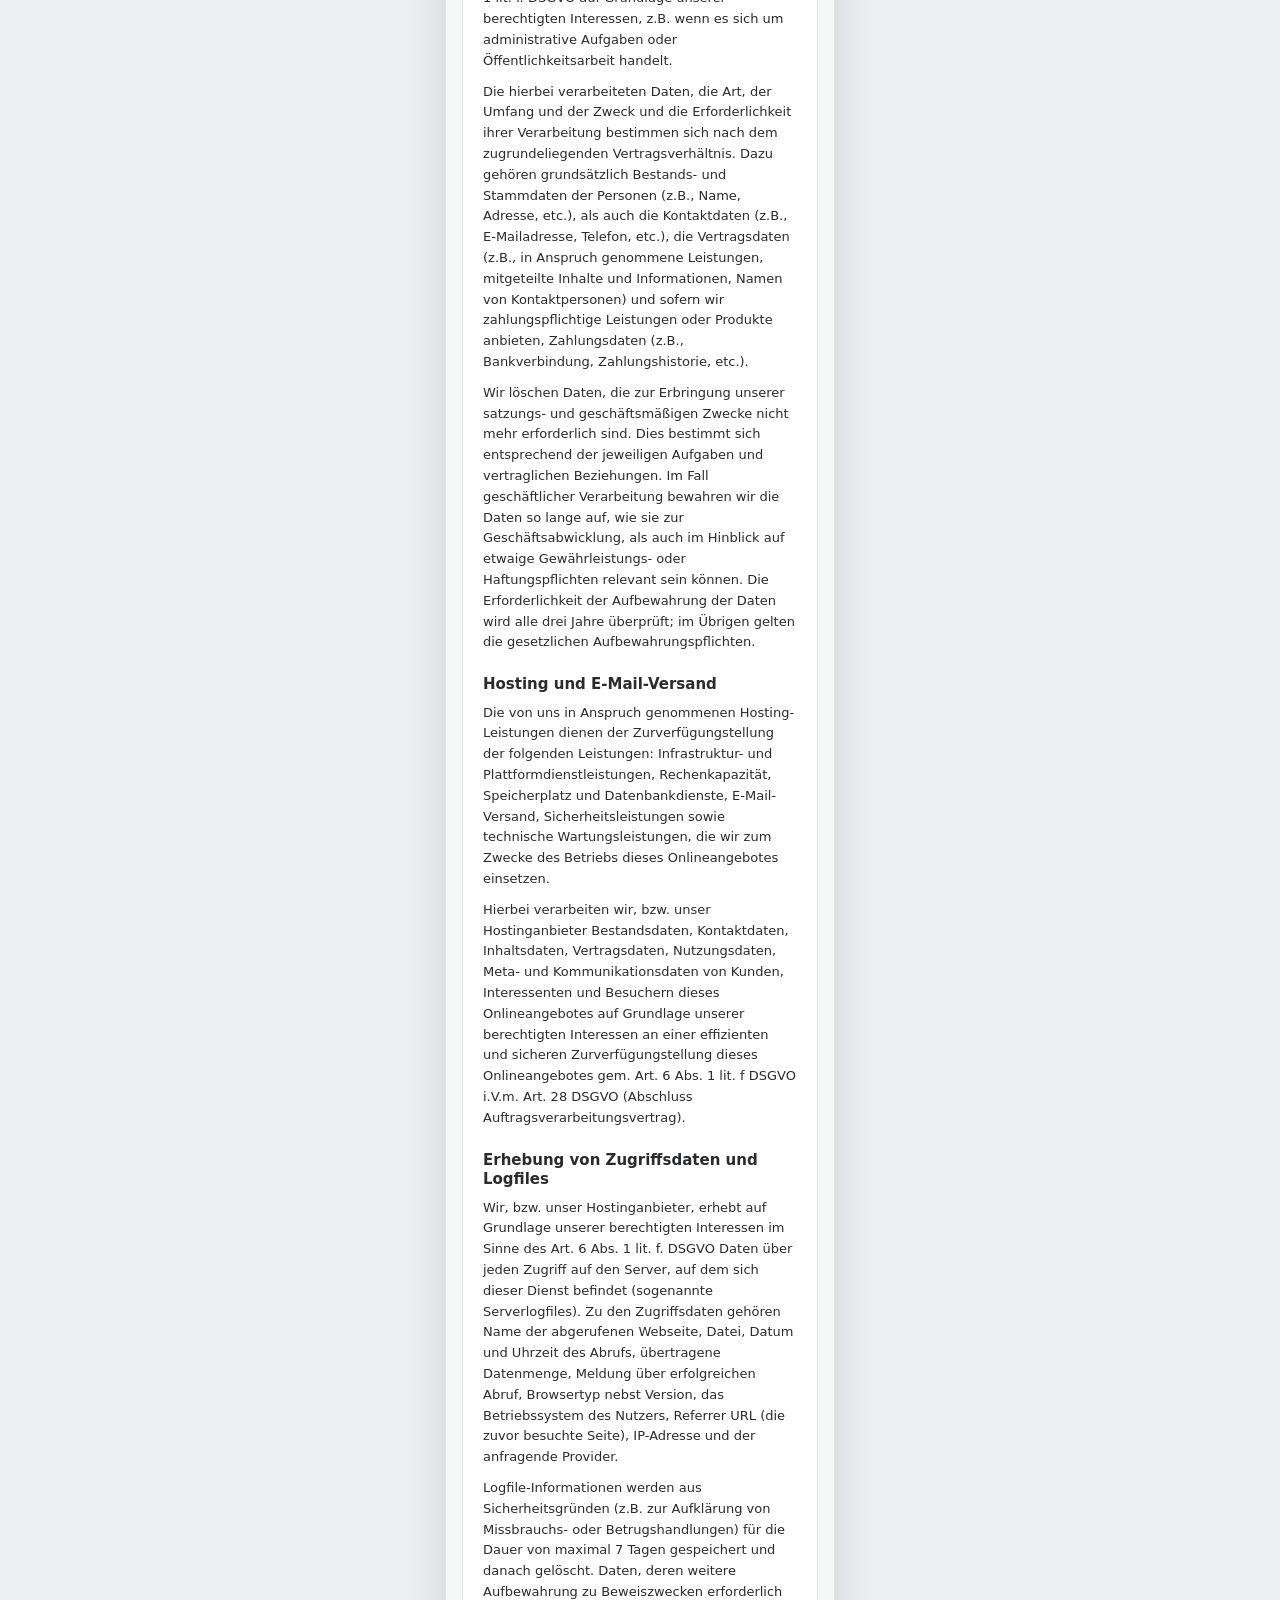
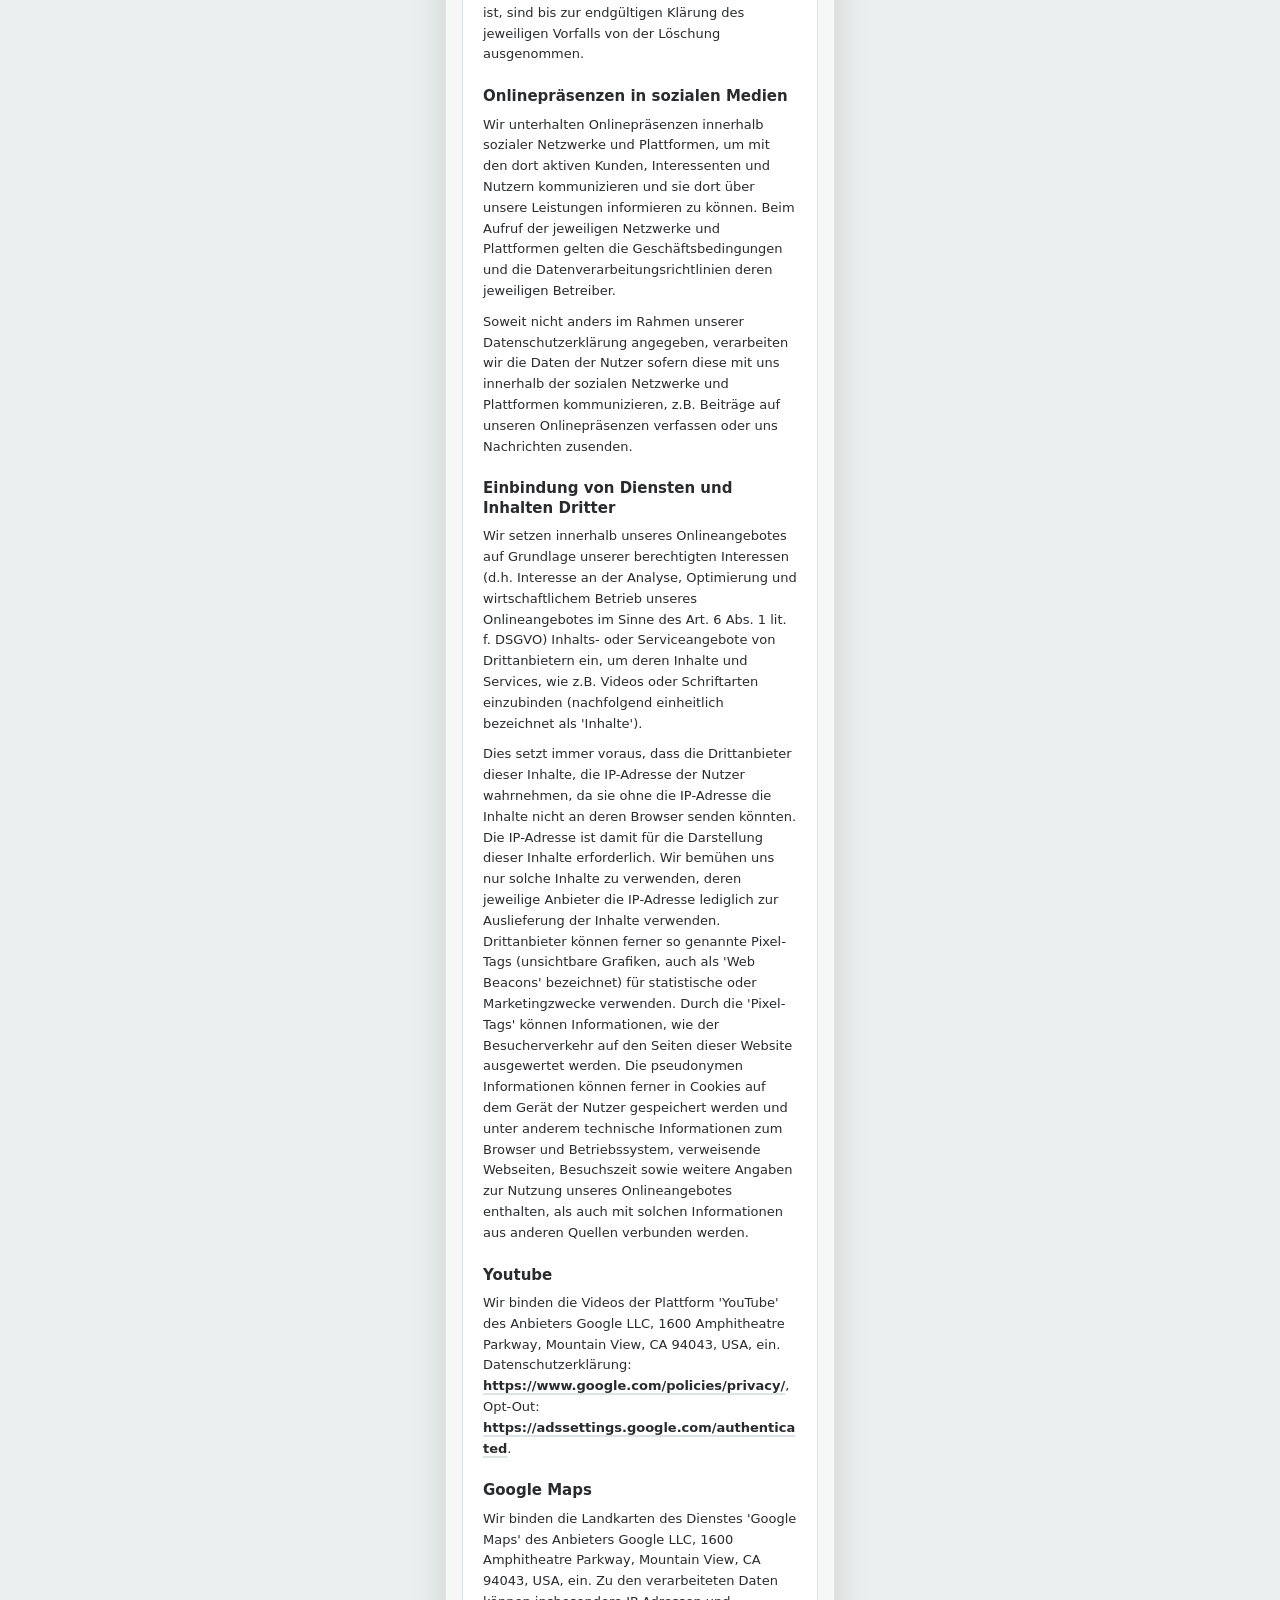
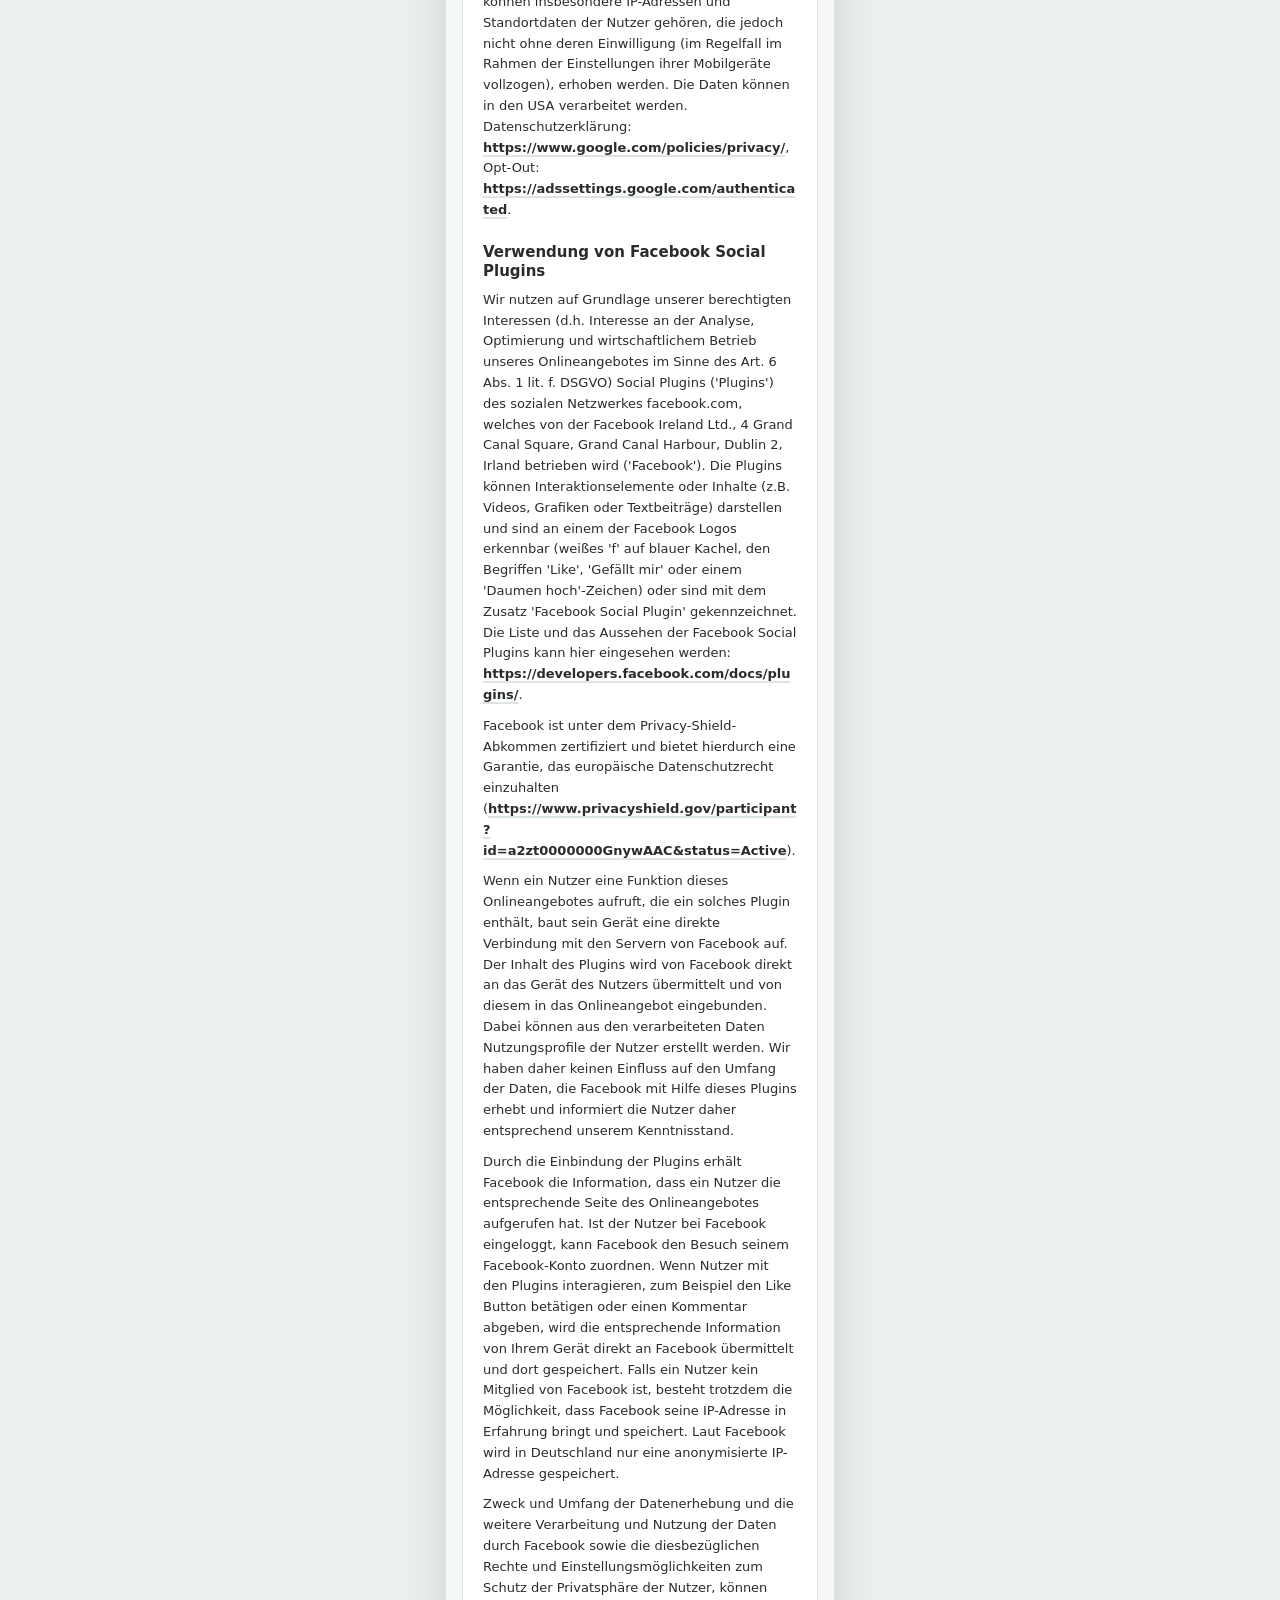
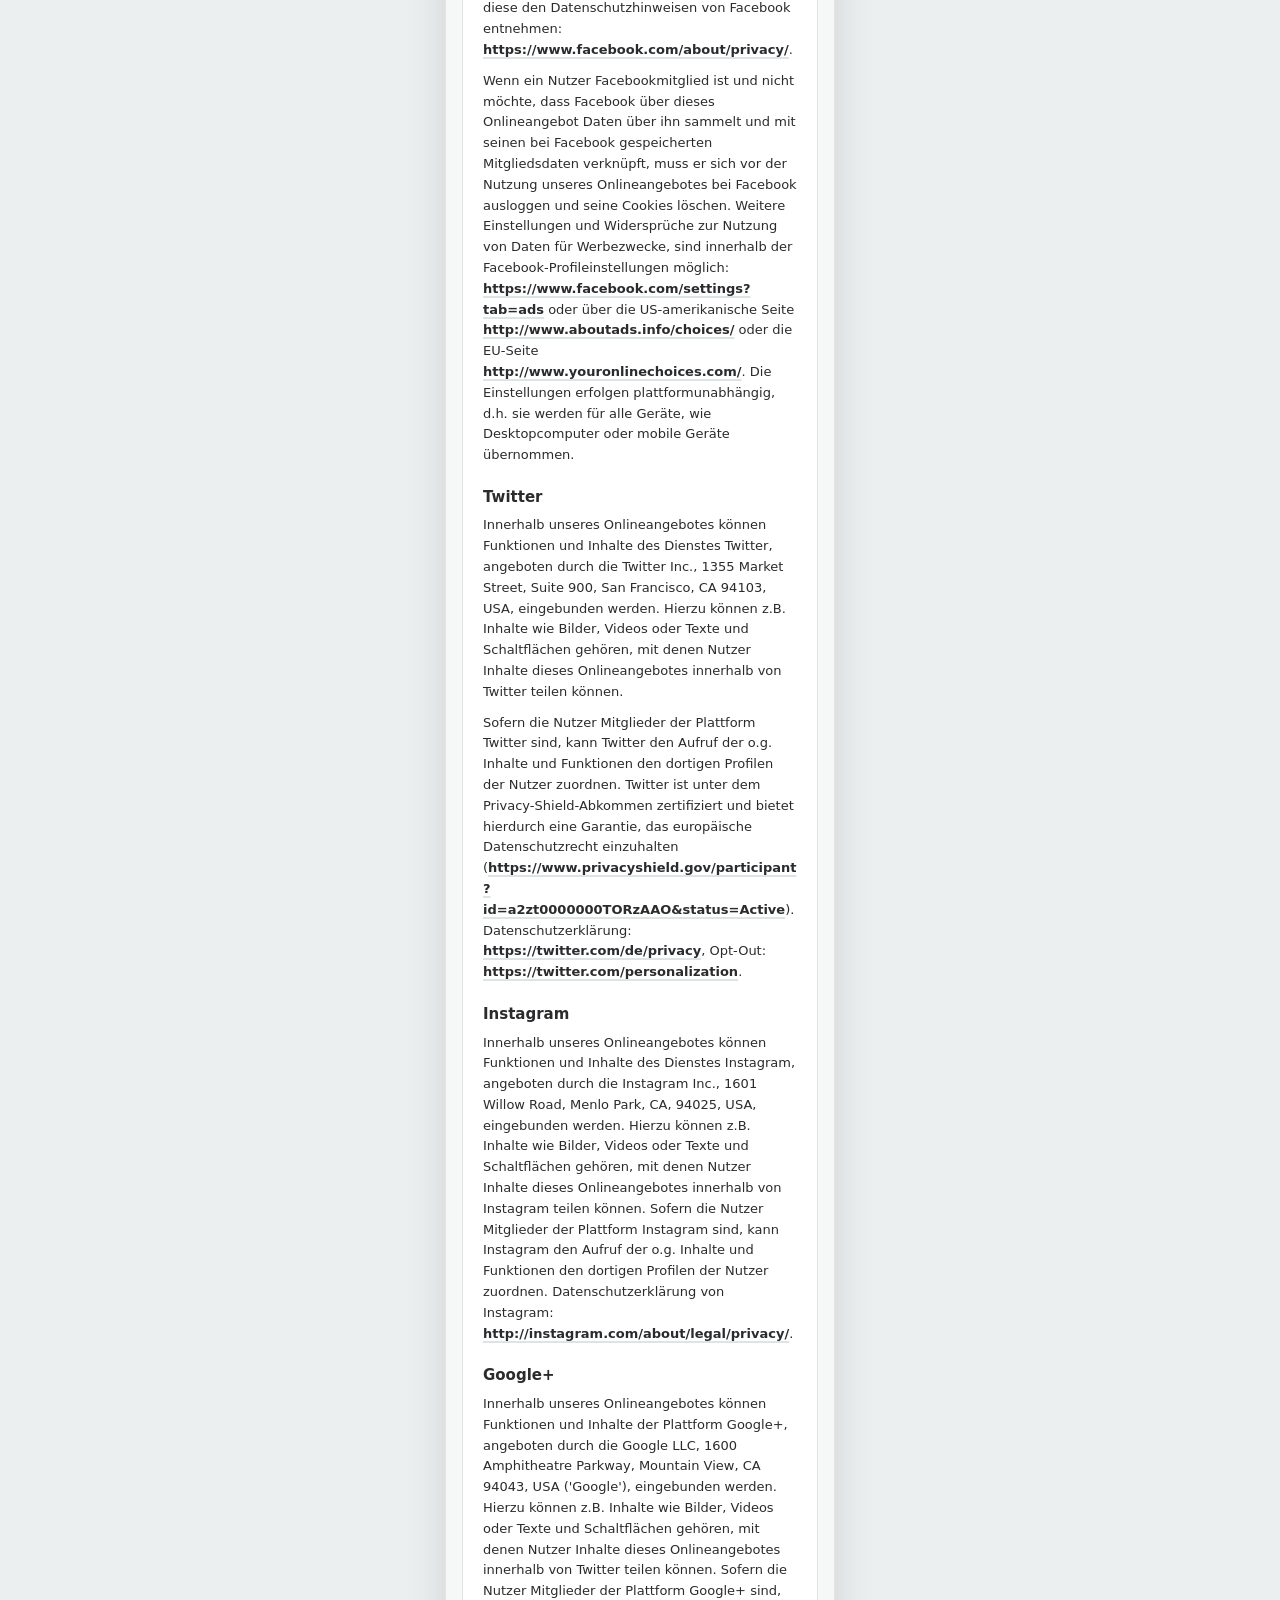
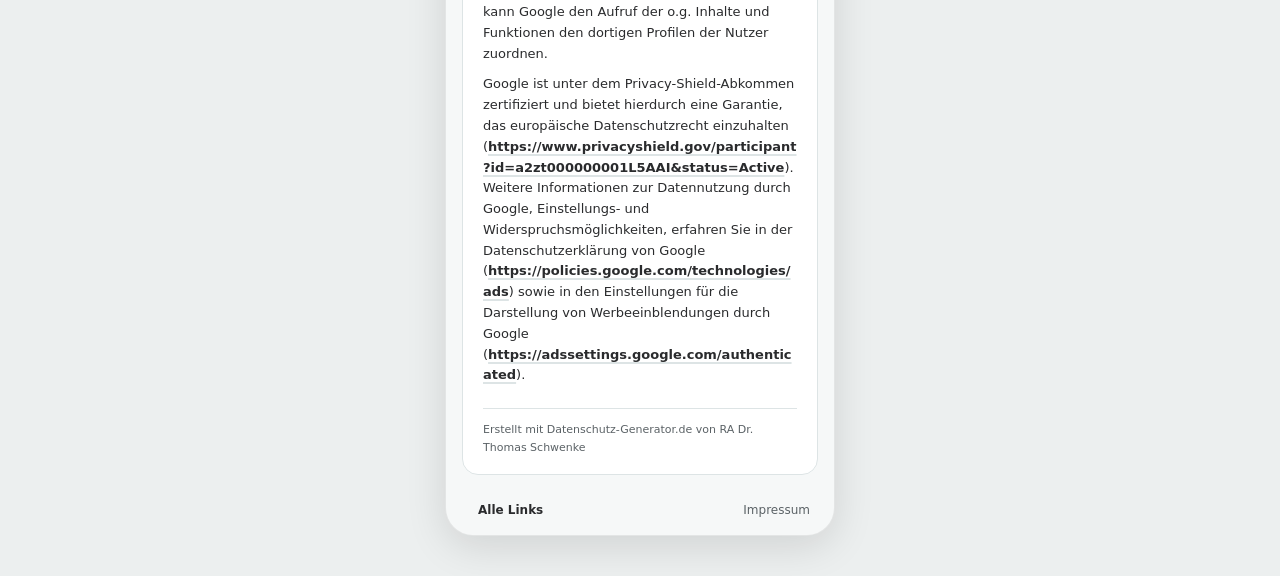
==== commit 071d03bf: "Merge pull request #22 from jandoant/feature/self-hosted-fonts Schriften und Icons selbst hosten (ke" ====
--- a/datenschutz.html
+++ b/datenschutz.html
@@ -11,11 +11,11 @@
     <link rel="icon" type="image/png" href="assets/favicon.png">
     <link rel="apple-touch-icon" href="assets/apple-touch-icon.png">
 
-    <!-- Fonts & icon library -->
-    <link rel="preconnect" href="https://fonts.googleapis.com">
-    <link rel="preconnect" href="https://fonts.gstatic.com" crossorigin>
-    <link rel="stylesheet" href="https://fonts.googleapis.com/css2?family=Montserrat:ital,wght@0,500;0,700;0,800;0,900;1,900&display=swap">
-    <link rel="stylesheet" href="https://cdnjs.cloudflare.com/ajax/libs/font-awesome/6.5.2/css/all.min.css">
+    <!-- Fonts & icon library (self-hosted, no external requests) -->
+    <link rel="stylesheet" href="assets/css/fonts.css">
+    <link rel="stylesheet" href="assets/vendor/fontawesome/css/fontawesome.min.css">
+    <link rel="stylesheet" href="assets/vendor/fontawesome/css/solid.min.css">
+    <link rel="stylesheet" href="assets/vendor/fontawesome/css/brands.min.css">
 
     <!-- Page styles (loaded last so they take precedence over libraries) -->
     <link rel="stylesheet" href="assets/css/styles.css">
--- a/assets/css/fonts.css
+++ b/assets/css/fonts.css
@@ -0,0 +1,45 @@
+/* ==========================================================================
+   Montserrat, self-hosted (no request to Google Fonts)
+   Files: assets/fonts/montserrat/, latin subset (covers German umlauts and ß)
+   Licence: SIL Open Font License 1.1, see assets/fonts/montserrat/OFL.txt
+   ========================================================================== */
+
+@font-face {
+  font-family: Montserrat;
+  font-style: normal;
+  font-weight: 500;
+  font-display: swap;
+  src: url("../fonts/montserrat/montserrat-latin-500-normal.woff2") format("woff2");
+}
+
+@font-face {
+  font-family: Montserrat;
+  font-style: normal;
+  font-weight: 700;
+  font-display: swap;
+  src: url("../fonts/montserrat/montserrat-latin-700-normal.woff2") format("woff2");
+}
+
+@font-face {
+  font-family: Montserrat;
+  font-style: normal;
+  font-weight: 800;
+  font-display: swap;
+  src: url("../fonts/montserrat/montserrat-latin-800-normal.woff2") format("woff2");
+}
+
+@font-face {
+  font-family: Montserrat;
+  font-style: normal;
+  font-weight: 900;
+  font-display: swap;
+  src: url("../fonts/montserrat/montserrat-latin-900-normal.woff2") format("woff2");
+}
+
+@font-face {
+  font-family: Montserrat;
+  font-style: italic;
+  font-weight: 900;
+  font-display: swap;
+  src: url("../fonts/montserrat/montserrat-latin-900-italic.woff2") format("woff2");
+}
--- a/assets/vendor/fontawesome/css/solid.min.css
+++ b/assets/vendor/fontawesome/css/solid.min.css
@@ -0,0 +1,6 @@
+/*!
+ * Font Awesome Free 6.5.2 by @fontawesome - https://fontawesome.com
+ * License - https://fontawesome.com/license/free (Icons: CC BY 4.0, Fonts: SIL OFL 1.1, Code: MIT License)
+ * Copyright 2024 Fonticons, Inc.
+ */
+:host,:root{--fa-style-family-classic:"Font Awesome 6 Free";--fa-font-solid:normal 900 1em/1 "Font Awesome 6 Free"}@font-face{font-family:"Font Awesome 6 Free";font-style:normal;font-weight:900;font-display:block;src:url(../webfonts/fa-solid-900.woff2) format("woff2")}.fa-solid,.fas{font-weight:900}
--- a/assets/vendor/fontawesome/css/brands.min.css
+++ b/assets/vendor/fontawesome/css/brands.min.css
@@ -0,0 +1,6 @@
+/*!
+ * Font Awesome Free 6.5.2 by @fontawesome - https://fontawesome.com
+ * License - https://fontawesome.com/license/free (Icons: CC BY 4.0, Fonts: SIL OFL 1.1, Code: MIT License)
+ * Copyright 2024 Fonticons, Inc.
+ */
+:host,:root{--fa-style-family-brands:"Font Awesome 6 Brands";--fa-font-brands:normal 400 1em/1 "Font Awesome 6 Brands"}@font-face{font-family:"Font Awesome 6 Brands";font-style:normal;font-weight:400;font-display:block;src:url(../webfonts/fa-brands-400.woff2) format("woff2")}.fa-brands,.fab{font-weight:400}.fa-monero:before{content:"\f3d0"}.fa-hooli:before{content:"\f427"}.fa-yelp:before{content:"\f1e9"}.fa-cc-visa:before{content:"\f1f0"}.fa-lastfm:before{content:"\f202"}.fa-shopware:before{content:"\f5b5"}.fa-creative-commons-nc:before{content:"\f4e8"}.fa-aws:before{content:"\f375"}.fa-redhat:before{content:"\f7bc"}.fa-yoast:before{content:"\f2b1"}.fa-cloudflare:before{content:"\e07d"}.fa-ups:before{content:"\f7e0"}.fa-pixiv:before{content:"\e640"}.fa-wpexplorer:before{content:"\f2de"}.fa-dyalog:before{content:"\f399"}.fa-bity:before{content:"\f37a"}.fa-stackpath:before{content:"\f842"}.fa-buysellads:before{content:"\f20d"}.fa-first-order:before{content:"\f2b0"}.fa-modx:before{content:"\f285"}.fa-guilded:before{content:"\e07e"}.fa-vnv:before{content:"\f40b"}.fa-js-square:before,.fa-square-js:before{content:"\f3b9"}.fa-microsoft:before{content:"\f3ca"}.fa-qq:before{content:"\f1d6"}.fa-orcid:before{content:"\f8d2"}.fa-java:before{content:"\f4e4"}.fa-invision:before{content:"\f7b0"}.fa-creative-commons-pd-alt:before{content:"\f4ed"}.fa-centercode:before{content:"\f380"}.fa-glide-g:before{content:"\f2a6"}.fa-drupal:before{content:"\f1a9"}.fa-jxl:before{content:"\e67b"}.fa-hire-a-helper:before{content:"\f3b0"}.fa-creative-commons-by:before{content:"\f4e7"}.fa-unity:before{content:"\e049"}.fa-whmcs:before{content:"\f40d"}.fa-rocketchat:before{content:"\f3e8"}.fa-vk:before{content:"\f189"}.fa-untappd:before{content:"\f405"}.fa-mailchimp:before{content:"\f59e"}.fa-css3-alt:before{content:"\f38b"}.fa-reddit-square:before,.fa-square-reddit:before{content:"\f1a2"}.fa-vimeo-v:before{content:"\f27d"}.fa-contao:before{content:"\f26d"}.fa-square-font-awesome:before{content:"\e5ad"}.fa-deskpro:before{content:"\f38f"}.fa-brave:before{content:"\e63c"}.fa-sistrix:before{content:"\f3ee"}.fa-instagram-square:before,.fa-square-instagram:before{content:"\e055"}.fa-battle-net:before{content:"\f835"}.fa-the-red-yeti:before{content:"\f69d"}.fa-hacker-news-square:before,.fa-square-hacker-news:before{content:"\f3af"}.fa-edge:before{content:"\f282"}.fa-threads:before{content:"\e618"}.fa-napster:before{content:"\f3d2"}.fa-snapchat-square:before,.fa-square-snapchat:before{content:"\f2ad"}.fa-google-plus-g:before{content:"\f0d5"}.fa-artstation:before{content:"\f77a"}.fa-markdown:before{content:"\f60f"}.fa-sourcetree:before{content:"\f7d3"}.fa-google-plus:before{content:"\f2b3"}.fa-diaspora:before{content:"\f791"}.fa-foursquare:before{content:"\f180"}.fa-stack-overflow:before{content:"\f16c"}.fa-github-alt:before{content:"\f113"}.fa-phoenix-squadron:before{content:"\f511"}.fa-pagelines:before{content:"\f18c"}.fa-algolia:before{content:"\f36c"}.fa-red-river:before{content:"\f3e3"}.fa-creative-commons-sa:before{content:"\f4ef"}.fa-safari:before{content:"\f267"}.fa-google:before{content:"\f1a0"}.fa-font-awesome-alt:before,.fa-square-font-awesome-stroke:before{content:"\f35c"}.fa-atlassian:before{content:"\f77b"}.fa-linkedin-in:before{content:"\f0e1"}.fa-digital-ocean:before{content:"\f391"}.fa-nimblr:before{content:"\f5a8"}.fa-chromecast:before{content:"\f838"}.fa-evernote:before{content:"\f839"}.fa-hacker-news:before{content:"\f1d4"}.fa-creative-commons-sampling:before{content:"\f4f0"}.fa-adversal:before{content:"\f36a"}.fa-creative-commons:before{content:"\f25e"}.fa-watchman-monitoring:before{content:"\e087"}.fa-fonticons:before{content:"\f280"}.fa-weixin:before{content:"\f1d7"}.fa-shirtsinbulk:before{content:"\f214"}.fa-codepen:before{content:"\f1cb"}.fa-git-alt:before{content:"\f841"}.fa-lyft:before{content:"\f3c3"}.fa-rev:before{content:"\f5b2"}.fa-windows:before{content:"\f17a"}.fa-wizards-of-the-coast:before{content:"\f730"}.fa-square-viadeo:before,.fa-viadeo-square:before{content:"\f2aa"}.fa-meetup:before{content:"\f2e0"}.fa-centos:before{content:"\f789"}.fa-adn:before{content:"\f170"}.fa-cloudsmith:before{content:"\f384"}.fa-opensuse:before{content:"\e62b"}.fa-pied-piper-alt:before{content:"\f1a8"}.fa-dribbble-square:before,.fa-square-dribbble:before{content:"\f397"}.fa-codiepie:before{content:"\f284"}.fa-node:before{content:"\f419"}.fa-mix:before{content:"\f3cb"}.fa-steam:before{content:"\f1b6"}.fa-cc-apple-pay:before{content:"\f416"}.fa-scribd:before{content:"\f28a"}.fa-debian:before{content:"\e60b"}.fa-openid:before{content:"\f19b"}.fa-instalod:before{content:"\e081"}.fa-expeditedssl:before{content:"\f23e"}.fa-sellcast:before{content:"\f2da"}.fa-square-twitter:before,.fa-twitter-square:before{content:"\f081"}.fa-r-project:before{content:"\f4f7"}.fa-delicious:before{content:"\f1a5"}.fa-freebsd:before{content:"\f3a4"}.fa-vuejs:before{content:"\f41f"}.fa-accusoft:before{content:"\f369"}.fa-ioxhost:before{content:"\f208"}.fa-fonticons-fi:before{content:"\f3a2"}.fa-app-store:before{content:"\f36f"}.fa-cc-mastercard:before{content:"\f1f1"}.fa-itunes-note:before{content:"\f3b5"}.fa-golang:before{content:"\e40f"}.fa-kickstarter:before,.fa-square-kickstarter:before{content:"\f3bb"}.fa-grav:before{content:"\f2d6"}.fa-weibo:before{content:"\f18a"}.fa-uncharted:before{content:"\e084"}.fa-firstdraft:before{content:"\f3a1"}.fa-square-youtube:before,.fa-youtube-square:before{content:"\f431"}.fa-wikipedia-w:before{content:"\f266"}.fa-rendact:before,.fa-wpressr:before{content:"\f3e4"}.fa-angellist:before{content:"\f209"}.fa-galactic-republic:before{content:"\f50c"}.fa-nfc-directional:before{content:"\e530"}.fa-skype:before{content:"\f17e"}.fa-joget:before{content:"\f3b7"}.fa-fedora:before{content:"\f798"}.fa-stripe-s:before{content:"\f42a"}.fa-meta:before{content:"\e49b"}.fa-laravel:before{content:"\f3bd"}.fa-hotjar:before{content:"\f3b1"}.fa-bluetooth-b:before{content:"\f294"}.fa-square-letterboxd:before{content:"\e62e"}.fa-sticker-mule:before{content:"\f3f7"}.fa-creative-commons-zero:before{content:"\f4f3"}.fa-hips:before{content:"\f452"}.fa-behance:before{content:"\f1b4"}.fa-reddit:before{content:"\f1a1"}.fa-discord:before{content:"\f392"}.fa-chrome:before{content:"\f268"}.fa-app-store-ios:before{content:"\f370"}.fa-cc-discover:before{content:"\f1f2"}.fa-wpbeginner:before{content:"\f297"}.fa-confluence:before{content:"\f78d"}.fa-shoelace:before{content:"\e60c"}.fa-mdb:before{content:"\f8ca"}.fa-dochub:before{content:"\f394"}.fa-accessible-icon:before{content:"\f368"}.fa-ebay:before{content:"\f4f4"}.fa-amazon:before{content:"\f270"}.fa-unsplash:before{content:"\e07c"}.fa-yarn:before{content:"\f7e3"}.fa-square-steam:before,.fa-steam-square:before{content:"\f1b7"}.fa-500px:before{content:"\f26e"}.fa-square-vimeo:before,.fa-vimeo-square:before{content:"\f194"}.fa-asymmetrik:before{content:"\f372"}.fa-font-awesome-flag:before,.fa-font-awesome-logo-full:before,.fa-font-awesome:before{content:"\f2b4"}.fa-gratipay:before{content:"\f184"}.fa-apple:before{content:"\f179"}.fa-hive:before{content:"\e07f"}.fa-gitkraken:before{content:"\f3a6"}.fa-keybase:before{content:"\f4f5"}.fa-apple-pay:before{content:"\f415"}.fa-padlet:before{content:"\e4a0"}.fa-amazon-pay:before{content:"\f42c"}.fa-github-square:before,.fa-square-github:before{content:"\f092"}.fa-stumbleupon:before{content:"\f1a4"}.fa-fedex:before{content:"\f797"}.fa-phoenix-framework:before{content:"\f3dc"}.fa-shopify:before{content:"\e057"}.fa-neos:before{content:"\f612"}.fa-square-threads:before{content:"\e619"}.fa-hackerrank:before{content:"\f5f7"}.fa-researchgate:before{content:"\f4f8"}.fa-swift:before{content:"\f8e1"}.fa-angular:before{content:"\f420"}.fa-speakap:before{content:"\f3f3"}.fa-angrycreative:before{content:"\f36e"}.fa-y-combinator:before{content:"\f23b"}.fa-empire:before{content:"\f1d1"}.fa-envira:before{content:"\f299"}.fa-google-scholar:before{content:"\e63b"}.fa-gitlab-square:before,.fa-square-gitlab:before{content:"\e5ae"}.fa-studiovinari:before{content:"\f3f8"}.fa-pied-piper:before{content:"\f2ae"}.fa-wordpress:before{content:"\f19a"}.fa-product-hunt:before{content:"\f288"}.fa-firefox:before{content:"\f269"}.fa-linode:before{content:"\f2b8"}.fa-goodreads:before{content:"\f3a8"}.fa-odnoklassniki-square:before,.fa-square-odnoklassniki:before{content:"\f264"}.fa-jsfiddle:before{content:"\f1cc"}.fa-sith:before{content:"\f512"}.fa-themeisle:before{content:"\f2b2"}.fa-page4:before{content:"\f3d7"}.fa-hashnode:before{content:"\e499"}.fa-react:before{content:"\f41b"}.fa-cc-paypal:before{content:"\f1f4"}.fa-squarespace:before{content:"\f5be"}.fa-cc-stripe:before{content:"\f1f5"}.fa-creative-commons-share:before{content:"\f4f2"}.fa-bitcoin:before{content:"\f379"}.fa-keycdn:before{content:"\f3ba"}.fa-opera:before{content:"\f26a"}.fa-itch-io:before{content:"\f83a"}.fa-umbraco:before{content:"\f8e8"}.fa-galactic-senate:before{content:"\f50d"}.fa-ubuntu:before{content:"\f7df"}.fa-draft2digital:before{content:"\f396"}.fa-stripe:before{content:"\f429"}.fa-houzz:before{content:"\f27c"}.fa-gg:before{content:"\f260"}.fa-dhl:before{content:"\f790"}.fa-pinterest-square:before,.fa-square-pinterest:before{content:"\f0d3"}.fa-xing:before{content:"\f168"}.fa-blackberry:before{content:"\f37b"}.fa-creative-commons-pd:before{content:"\f4ec"}.fa-playstation:before{content:"\f3df"}.fa-quinscape:before{content:"\f459"}.fa-less:before{content:"\f41d"}.fa-blogger-b:before{content:"\f37d"}.fa-opencart:before{content:"\f23d"}.fa-vine:before{content:"\f1ca"}.fa-signal-messenger:before{content:"\e663"}.fa-paypal:before{content:"\f1ed"}.fa-gitlab:before{content:"\f296"}.fa-typo3:before{content:"\f42b"}.fa-reddit-alien:before{content:"\f281"}.fa-yahoo:before{content:"\f19e"}.fa-dailymotion:before{content:"\e052"}.fa-affiliatetheme:before{content:"\f36b"}.fa-pied-piper-pp:before{content:"\f1a7"}.fa-bootstrap:before{content:"\f836"}.fa-odnoklassniki:before{content:"\f263"}.fa-nfc-symbol:before{content:"\e531"}.fa-mintbit:before{content:"\e62f"}.fa-ethereum:before{content:"\f42e"}.fa-speaker-deck:before{content:"\f83c"}.fa-creative-commons-nc-eu:before{content:"\f4e9"}.fa-patreon:before{content:"\f3d9"}.fa-avianex:before{content:"\f374"}.fa-ello:before{content:"\f5f1"}.fa-gofore:before{content:"\f3a7"}.fa-bimobject:before{content:"\f378"}.fa-brave-reverse:before{content:"\e63d"}.fa-facebook-f:before{content:"\f39e"}.fa-google-plus-square:before,.fa-square-google-plus:before{content:"\f0d4"}.fa-web-awesome:before{content:"\e682"}.fa-mandalorian:before{content:"\f50f"}.fa-first-order-alt:before{content:"\f50a"}.fa-osi:before{content:"\f41a"}.fa-google-wallet:before{content:"\f1ee"}.fa-d-and-d-beyond:before{content:"\f6ca"}.fa-periscope:before{content:"\f3da"}.fa-fulcrum:before{content:"\f50b"}.fa-cloudscale:before{content:"\f383"}.fa-forumbee:before{content:"\f211"}.fa-mizuni:before{content:"\f3cc"}.fa-schlix:before{content:"\f3ea"}.fa-square-xing:before,.fa-xing-square:before{content:"\f169"}.fa-bandcamp:before{content:"\f2d5"}.fa-wpforms:before{content:"\f298"}.fa-cloudversify:before{content:"\f385"}.fa-usps:before{content:"\f7e1"}.fa-megaport:before{content:"\f5a3"}.fa-magento:before{content:"\f3c4"}.fa-spotify:before{content:"\f1bc"}.fa-optin-monster:before{content:"\f23c"}.fa-fly:before{content:"\f417"}.fa-aviato:before{content:"\f421"}.fa-itunes:before{content:"\f3b4"}.fa-cuttlefish:before{content:"\f38c"}.fa-blogger:before{content:"\f37c"}.fa-flickr:before{content:"\f16e"}.fa-viber:before{content:"\f409"}.fa-soundcloud:before{content:"\f1be"}.fa-digg:before{content:"\f1a6"}.fa-tencent-weibo:before{content:"\f1d5"}.fa-letterboxd:before{content:"\e62d"}.fa-symfony:before{content:"\f83d"}.fa-maxcdn:before{content:"\f136"}.fa-etsy:before{content:"\f2d7"}.fa-facebook-messenger:before{content:"\f39f"}.fa-audible:before{content:"\f373"}.fa-think-peaks:before{content:"\f731"}.fa-bilibili:before{content:"\e3d9"}.fa-erlang:before{content:"\f39d"}.fa-x-twitter:before{content:"\e61b"}.fa-cotton-bureau:before{content:"\f89e"}.fa-dashcube:before{content:"\f210"}.fa-42-group:before,.fa-innosoft:before{content:"\e080"}.fa-stack-exchange:before{content:"\f18d"}.fa-elementor:before{content:"\f430"}.fa-pied-piper-square:before,.fa-square-pied-piper:before{content:"\e01e"}.fa-creative-commons-nd:before{content:"\f4eb"}.fa-palfed:before{content:"\f3d8"}.fa-superpowers:before{content:"\f2dd"}.fa-resolving:before{content:"\f3e7"}.fa-xbox:before{content:"\f412"}.fa-square-web-awesome-stroke:before{content:"\e684"}.fa-searchengin:before{content:"\f3eb"}.fa-tiktok:before{content:"\e07b"}.fa-facebook-square:before,.fa-square-facebook:before{content:"\f082"}.fa-renren:before{content:"\f18b"}.fa-linux:before{content:"\f17c"}.fa-glide:before{content:"\f2a5"}.fa-linkedin:before{content:"\f08c"}.fa-hubspot:before{content:"\f3b2"}.fa-deploydog:before{content:"\f38e"}.fa-twitch:before{content:"\f1e8"}.fa-ravelry:before{content:"\f2d9"}.fa-mixer:before{content:"\e056"}.fa-lastfm-square:before,.fa-square-lastfm:before{content:"\f203"}.fa-vimeo:before{content:"\f40a"}.fa-mendeley:before{content:"\f7b3"}.fa-uniregistry:before{content:"\f404"}.fa-figma:before{content:"\f799"}.fa-creative-commons-remix:before{content:"\f4ee"}.fa-cc-amazon-pay:before{content:"\f42d"}.fa-dropbox:before{content:"\f16b"}.fa-instagram:before{content:"\f16d"}.fa-cmplid:before{content:"\e360"}.fa-upwork:before{content:"\e641"}.fa-facebook:before{content:"\f09a"}.fa-gripfire:before{content:"\f3ac"}.fa-jedi-order:before{content:"\f50e"}.fa-uikit:before{content:"\f403"}.fa-fort-awesome-alt:before{content:"\f3a3"}.fa-phabricator:before{content:"\f3db"}.fa-ussunnah:before{content:"\f407"}.fa-earlybirds:before{content:"\f39a"}.fa-trade-federation:before{content:"\f513"}.fa-autoprefixer:before{content:"\f41c"}.fa-whatsapp:before{content:"\f232"}.fa-square-upwork:before{content:"\e67c"}.fa-slideshare:before{content:"\f1e7"}.fa-google-play:before{content:"\f3ab"}.fa-viadeo:before{content:"\f2a9"}.fa-line:before{content:"\f3c0"}.fa-google-drive:before{content:"\f3aa"}.fa-servicestack:before{content:"\f3ec"}.fa-simplybuilt:before{content:"\f215"}.fa-bitbucket:before{content:"\f171"}.fa-imdb:before{content:"\f2d8"}.fa-deezer:before{content:"\e077"}.fa-raspberry-pi:before{content:"\f7bb"}.fa-jira:before{content:"\f7b1"}.fa-docker:before{content:"\f395"}.fa-screenpal:before{content:"\e570"}.fa-bluetooth:before{content:"\f293"}.fa-gitter:before{content:"\f426"}.fa-d-and-d:before{content:"\f38d"}.fa-microblog:before{content:"\e01a"}.fa-cc-diners-club:before{content:"\f24c"}.fa-gg-circle:before{content:"\f261"}.fa-pied-piper-hat:before{content:"\f4e5"}.fa-kickstarter-k:before{content:"\f3bc"}.fa-yandex:before{content:"\f413"}.fa-readme:before{content:"\f4d5"}.fa-html5:before{content:"\f13b"}.fa-sellsy:before{content:"\f213"}.fa-square-web-awesome:before{content:"\e683"}.fa-sass:before{content:"\f41e"}.fa-wirsindhandwerk:before,.fa-wsh:before{content:"\e2d0"}.fa-buromobelexperte:before{content:"\f37f"}.fa-salesforce:before{content:"\f83b"}.fa-octopus-deploy:before{content:"\e082"}.fa-medapps:before{content:"\f3c6"}.fa-ns8:before{content:"\f3d5"}.fa-pinterest-p:before{content:"\f231"}.fa-apper:before{content:"\f371"}.fa-fort-awesome:before{content:"\f286"}.fa-waze:before{content:"\f83f"}.fa-bluesky:before{content:"\e671"}.fa-cc-jcb:before{content:"\f24b"}.fa-snapchat-ghost:before,.fa-snapchat:before{content:"\f2ab"}.fa-fantasy-flight-games:before{content:"\f6dc"}.fa-rust:before{content:"\e07a"}.fa-wix:before{content:"\f5cf"}.fa-behance-square:before,.fa-square-behance:before{content:"\f1b5"}.fa-supple:before{content:"\f3f9"}.fa-webflow:before{content:"\e65c"}.fa-rebel:before{content:"\f1d0"}.fa-css3:before{content:"\f13c"}.fa-staylinked:before{content:"\f3f5"}.fa-kaggle:before{content:"\f5fa"}.fa-space-awesome:before{content:"\e5ac"}.fa-deviantart:before{content:"\f1bd"}.fa-cpanel:before{content:"\f388"}.fa-goodreads-g:before{content:"\f3a9"}.fa-git-square:before,.fa-square-git:before{content:"\f1d2"}.fa-square-tumblr:before,.fa-tumblr-square:before{content:"\f174"}.fa-trello:before{content:"\f181"}.fa-creative-commons-nc-jp:before{content:"\f4ea"}.fa-get-pocket:before{content:"\f265"}.fa-perbyte:before{content:"\e083"}.fa-grunt:before{content:"\f3ad"}.fa-weebly:before{content:"\f5cc"}.fa-connectdevelop:before{content:"\f20e"}.fa-leanpub:before{content:"\f212"}.fa-black-tie:before{content:"\f27e"}.fa-themeco:before{content:"\f5c6"}.fa-python:before{content:"\f3e2"}.fa-android:before{content:"\f17b"}.fa-bots:before{content:"\e340"}.fa-free-code-camp:before{content:"\f2c5"}.fa-hornbill:before{content:"\f592"}.fa-js:before{content:"\f3b8"}.fa-ideal:before{content:"\e013"}.fa-git:before{content:"\f1d3"}.fa-dev:before{content:"\f6cc"}.fa-sketch:before{content:"\f7c6"}.fa-yandex-international:before{content:"\f414"}.fa-cc-amex:before{content:"\f1f3"}.fa-uber:before{content:"\f402"}.fa-github:before{content:"\f09b"}.fa-php:before{content:"\f457"}.fa-alipay:before{content:"\f642"}.fa-youtube:before{content:"\f167"}.fa-skyatlas:before{content:"\f216"}.fa-firefox-browser:before{content:"\e007"}.fa-replyd:before{content:"\f3e6"}.fa-suse:before{content:"\f7d6"}.fa-jenkins:before{content:"\f3b6"}.fa-twitter:before{content:"\f099"}.fa-rockrms:before{content:"\f3e9"}.fa-pinterest:before{content:"\f0d2"}.fa-buffer:before{content:"\f837"}.fa-npm:before{content:"\f3d4"}.fa-yammer:before{content:"\f840"}.fa-btc:before{content:"\f15a"}.fa-dribbble:before{content:"\f17d"}.fa-stumbleupon-circle:before{content:"\f1a3"}.fa-internet-explorer:before{content:"\f26b"}.fa-stubber:before{content:"\e5c7"}.fa-telegram-plane:before,.fa-telegram:before{content:"\f2c6"}.fa-old-republic:before{content:"\f510"}.fa-odysee:before{content:"\e5c6"}.fa-square-whatsapp:before,.fa-whatsapp-square:before{content:"\f40c"}.fa-node-js:before{content:"\f3d3"}.fa-edge-legacy:before{content:"\e078"}.fa-slack-hash:before,.fa-slack:before{content:"\f198"}.fa-medrt:before{content:"\f3c8"}.fa-usb:before{content:"\f287"}.fa-tumblr:before{content:"\f173"}.fa-vaadin:before{content:"\f408"}.fa-quora:before{content:"\f2c4"}.fa-square-x-twitter:before{content:"\e61a"}.fa-reacteurope:before{content:"\f75d"}.fa-medium-m:before,.fa-medium:before{content:"\f23a"}.fa-amilia:before{content:"\f36d"}.fa-mixcloud:before{content:"\f289"}.fa-flipboard:before{content:"\f44d"}.fa-viacoin:before{content:"\f237"}.fa-critical-role:before{content:"\f6c9"}.fa-sitrox:before{content:"\e44a"}.fa-discourse:before{content:"\f393"}.fa-joomla:before{content:"\f1aa"}.fa-mastodon:before{content:"\f4f6"}.fa-airbnb:before{content:"\f834"}.fa-wolf-pack-battalion:before{content:"\f514"}.fa-buy-n-large:before{content:"\f8a6"}.fa-gulp:before{content:"\f3ae"}.fa-creative-commons-sampling-plus:before{content:"\f4f1"}.fa-strava:before{content:"\f428"}.fa-ember:before{content:"\f423"}.fa-canadian-maple-leaf:before{content:"\f785"}.fa-teamspeak:before{content:"\f4f9"}.fa-pushed:before{content:"\f3e1"}.fa-wordpress-simple:before{content:"\f411"}.fa-nutritionix:before{content:"\f3d6"}.fa-wodu:before{content:"\e088"}.fa-google-pay:before{content:"\e079"}.fa-intercom:before{content:"\f7af"}.fa-zhihu:before{content:"\f63f"}.fa-korvue:before{content:"\f42f"}.fa-pix:before{content:"\e43a"}.fa-steam-symbol:before{content:"\f3f6"}
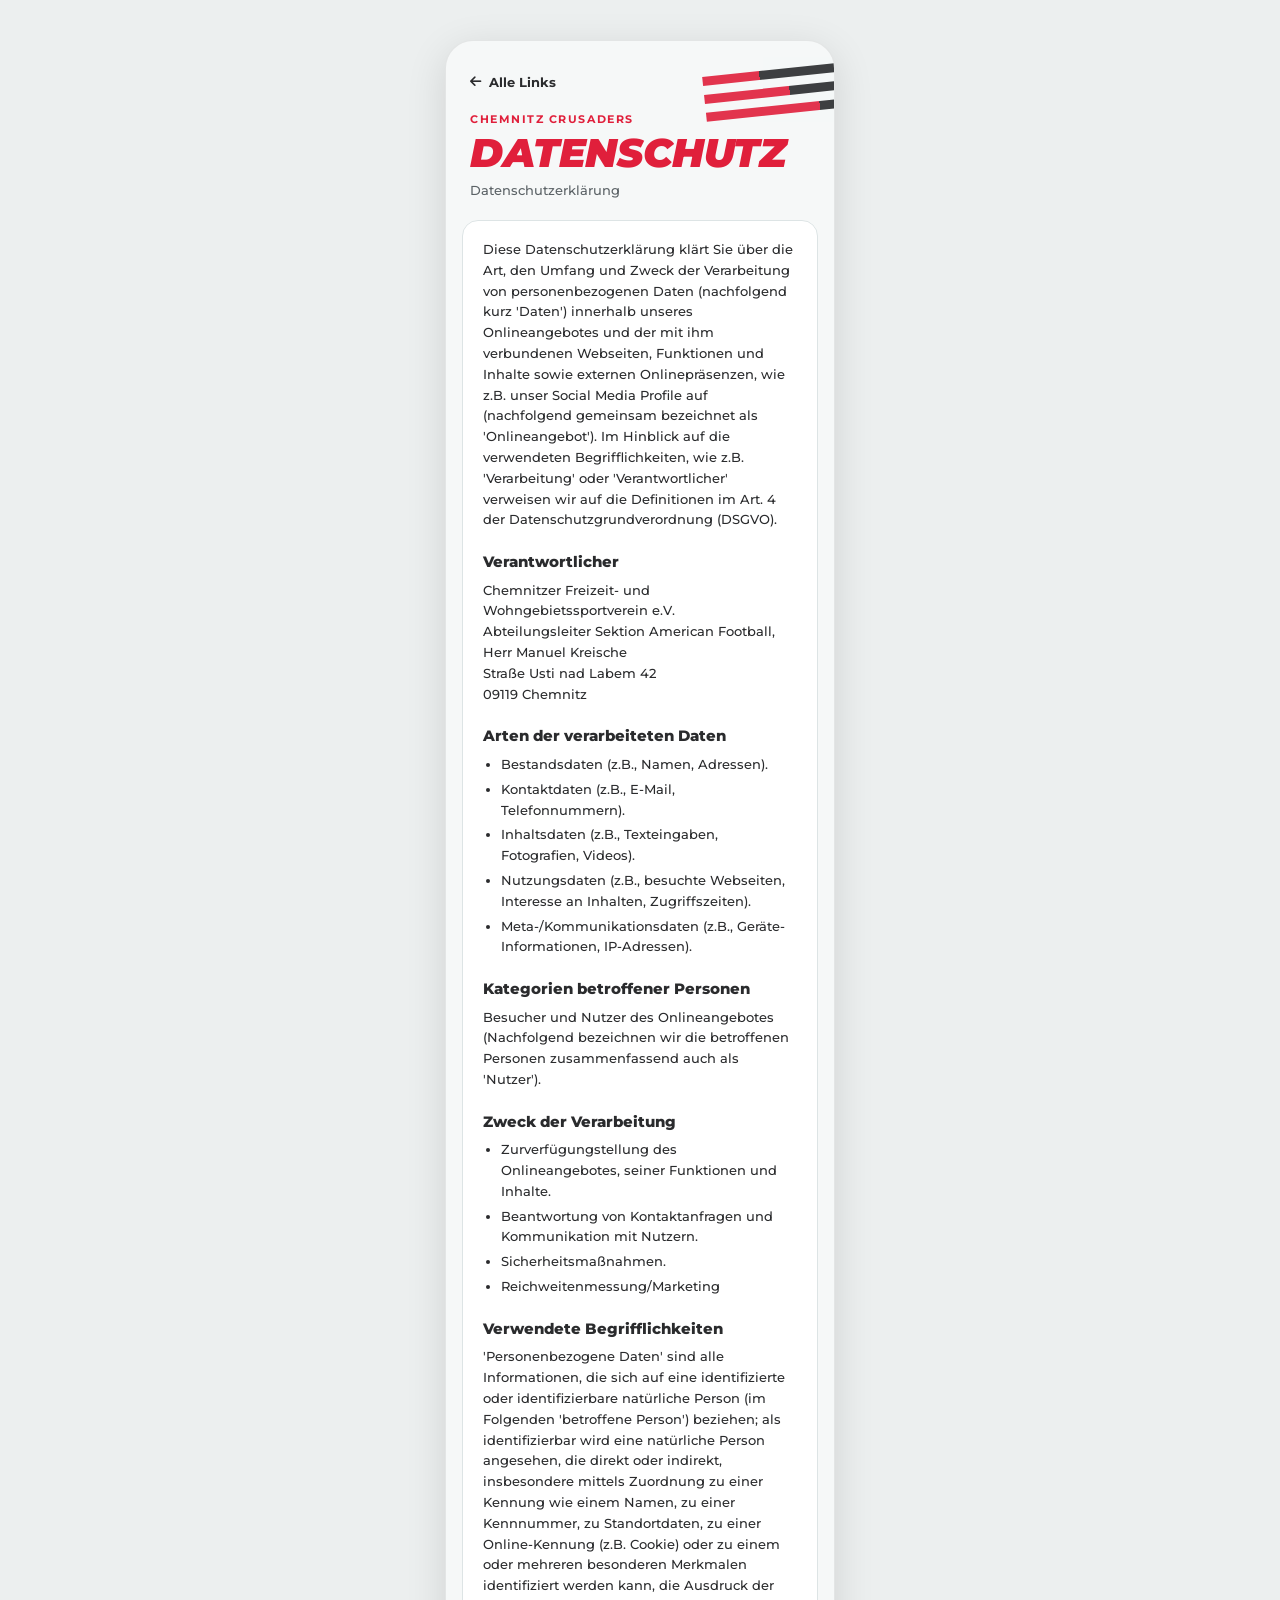
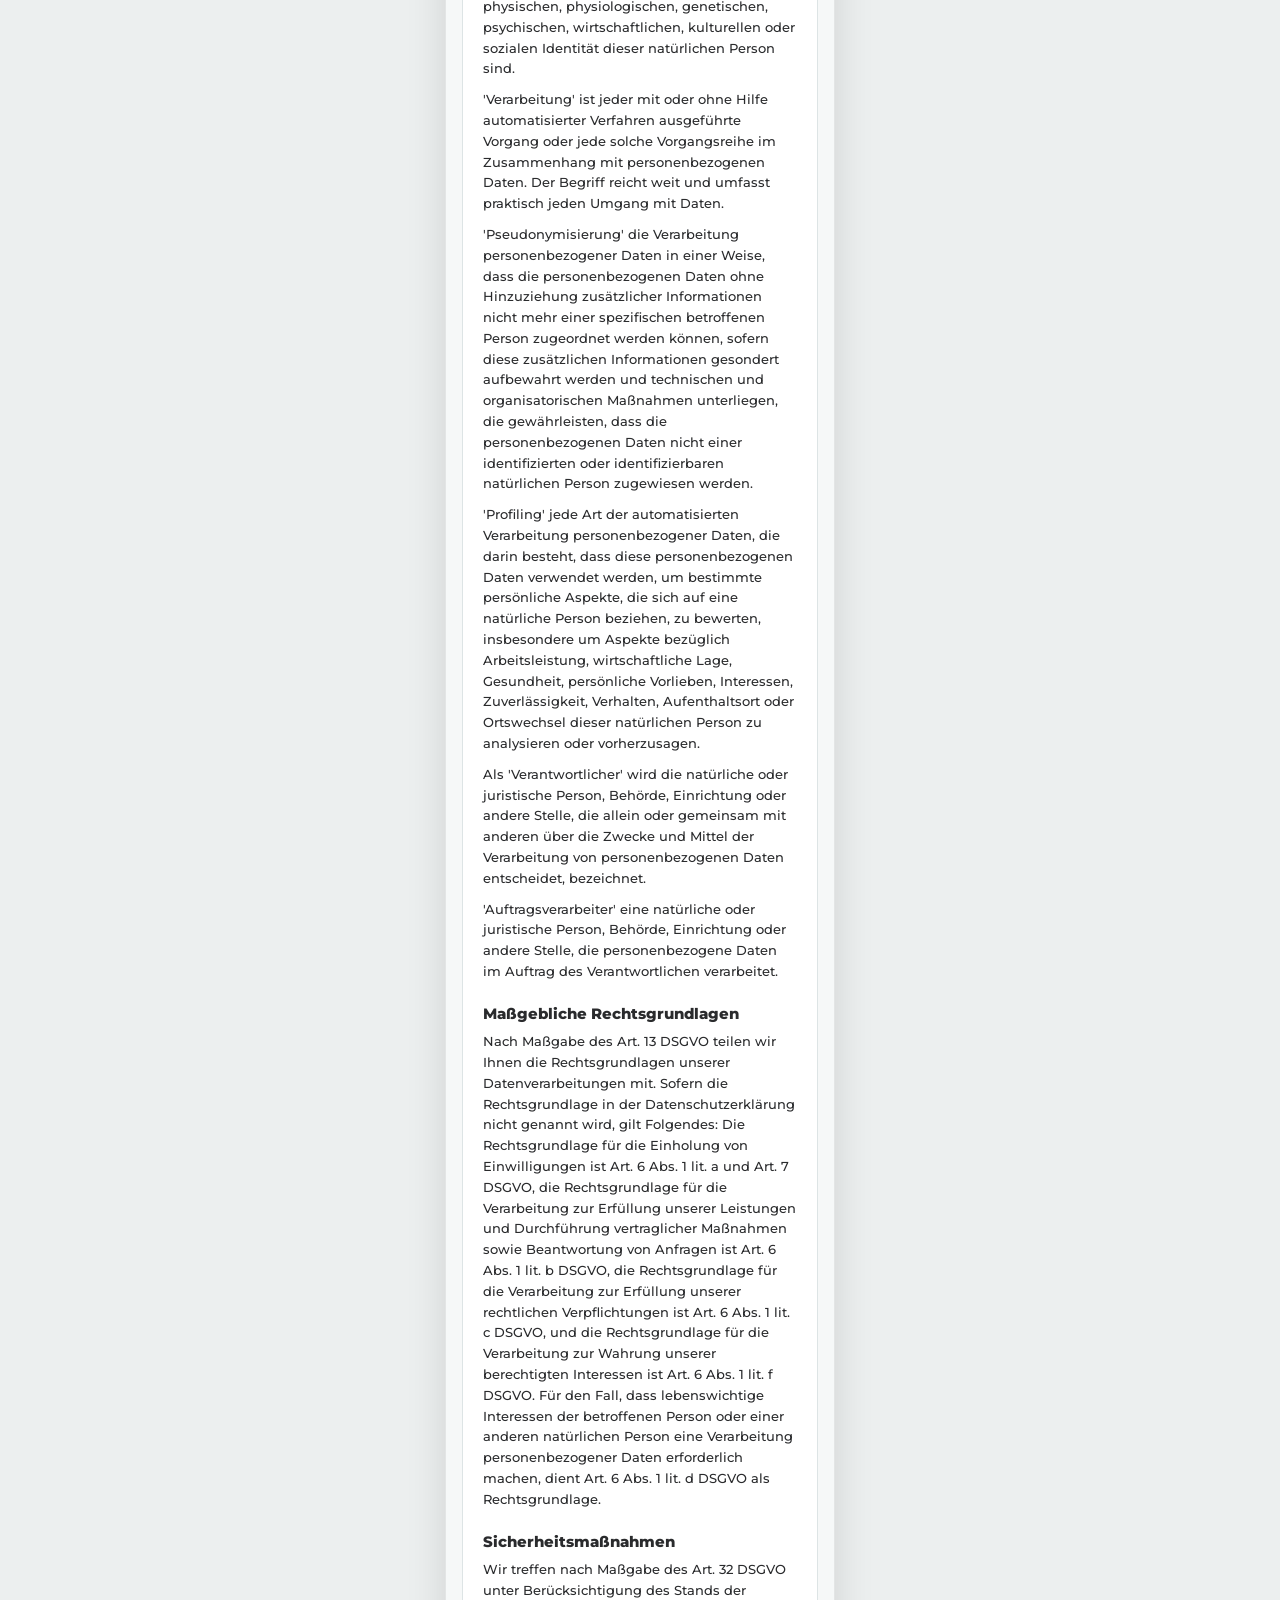
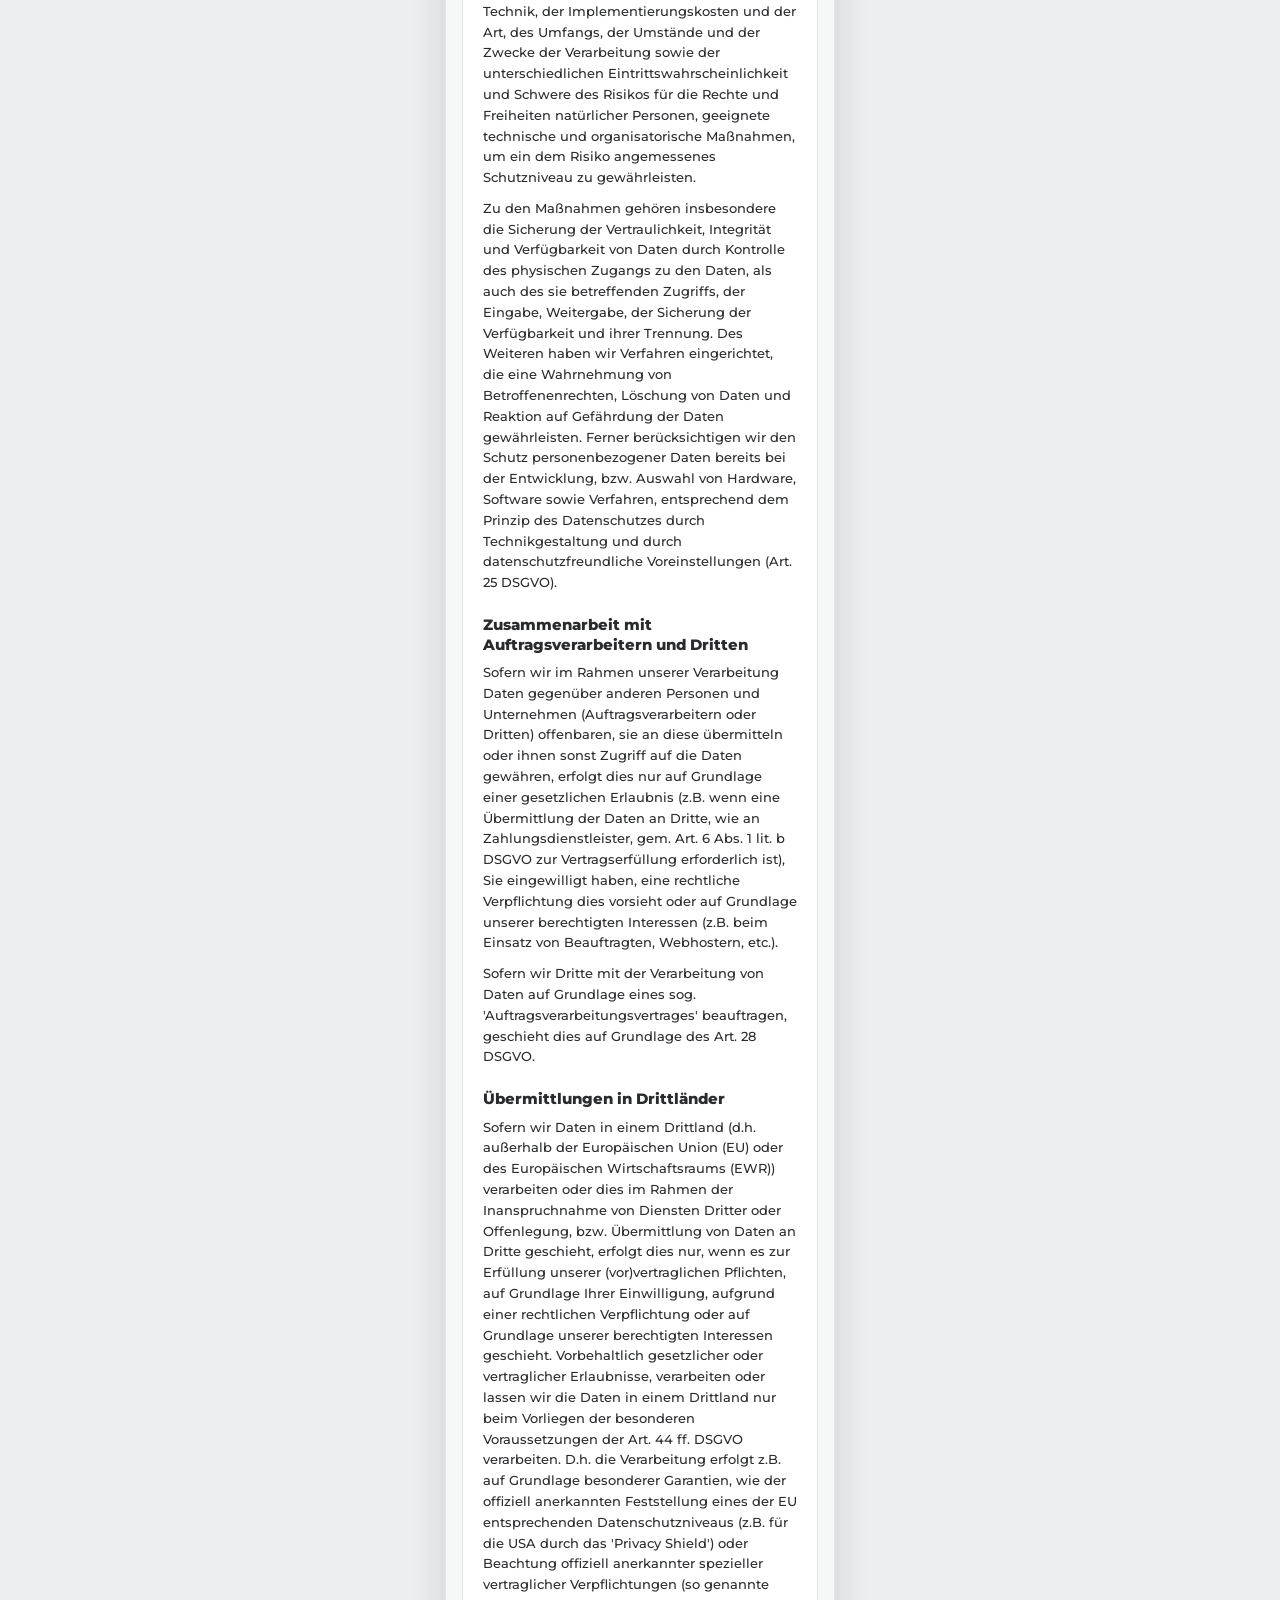
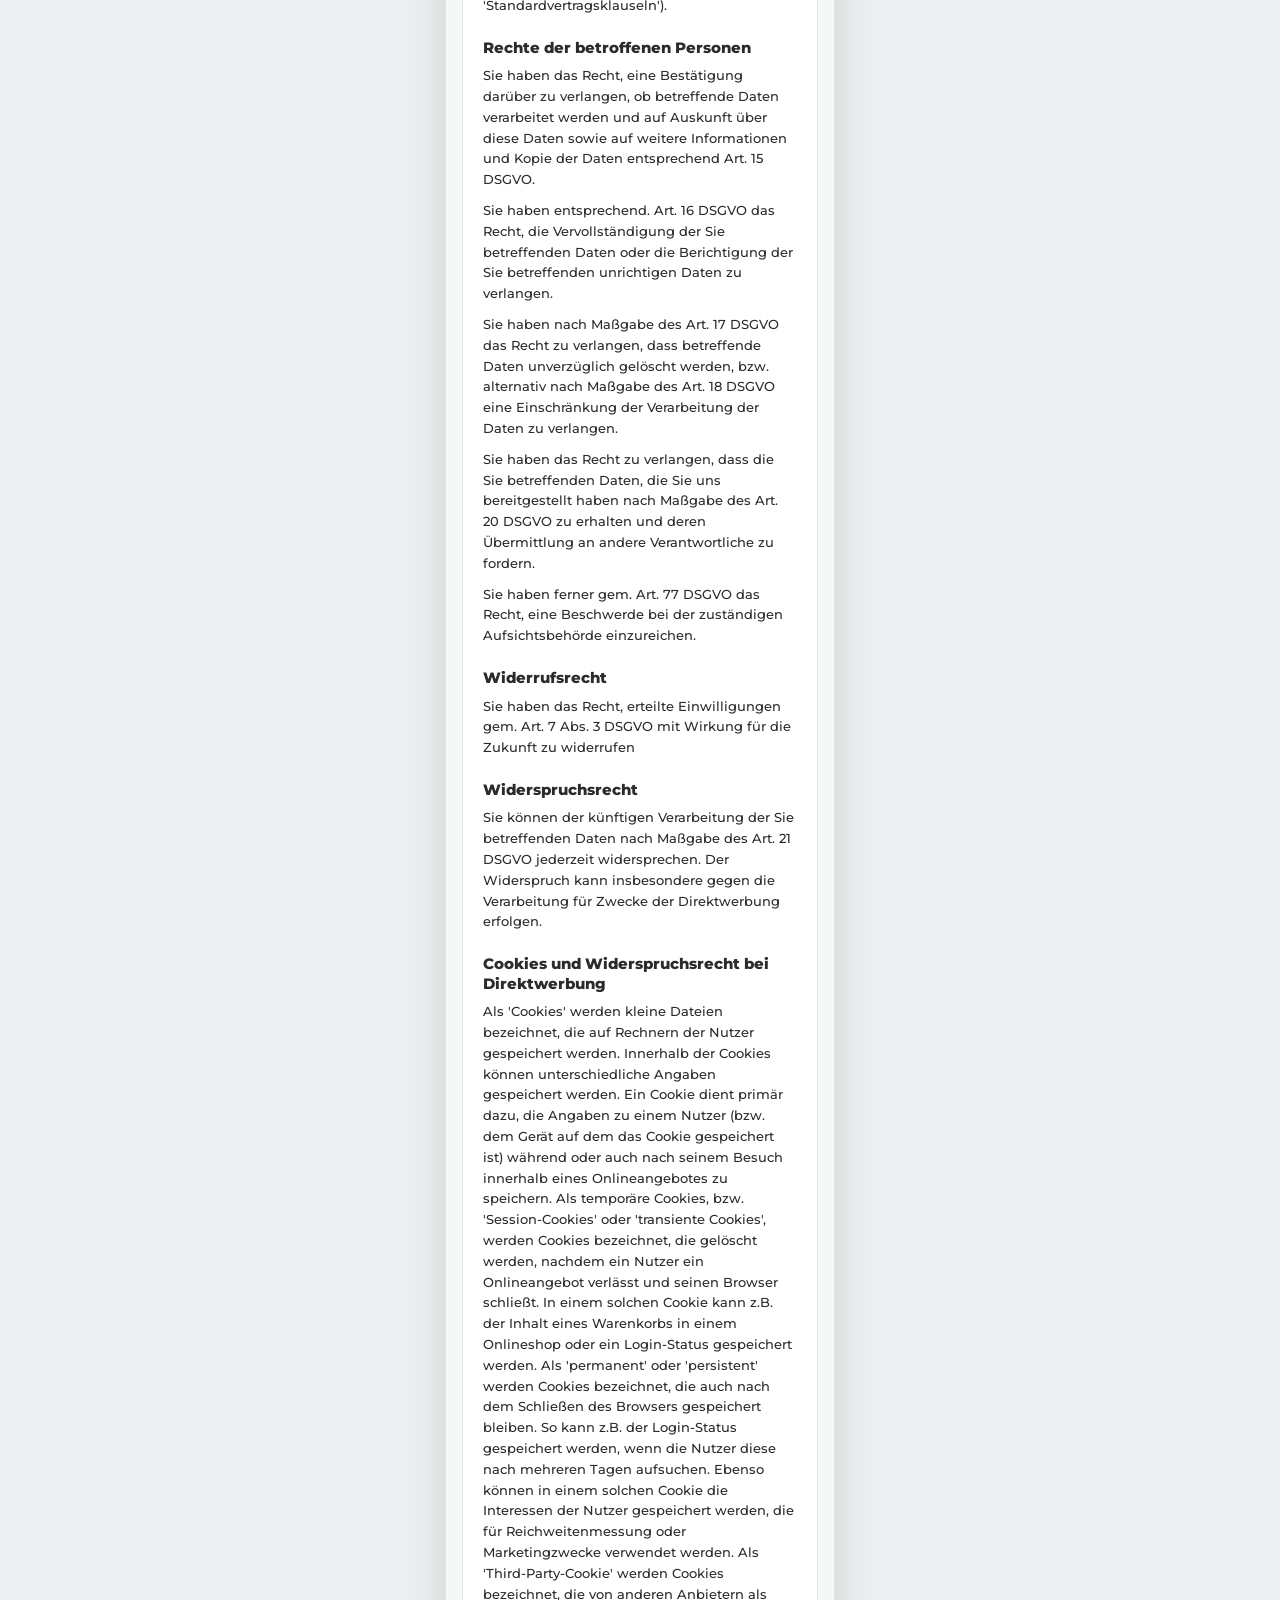
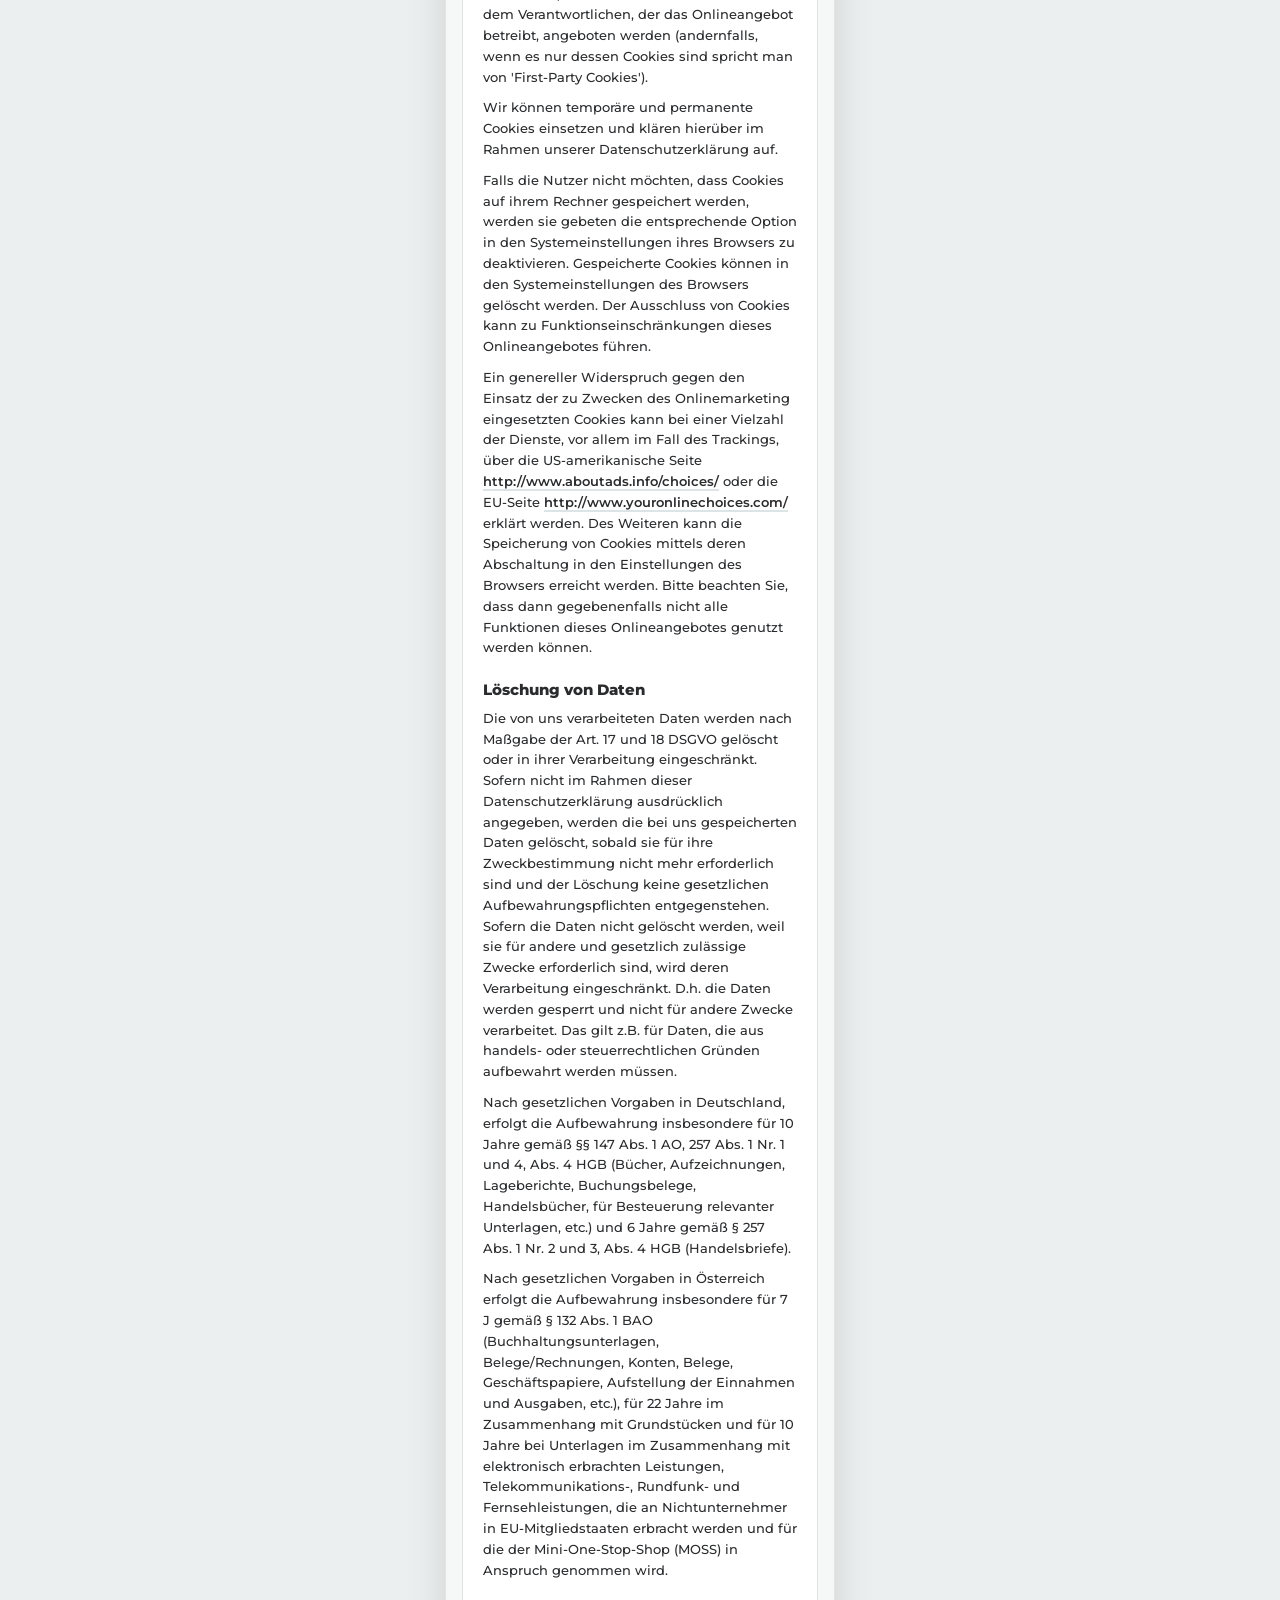
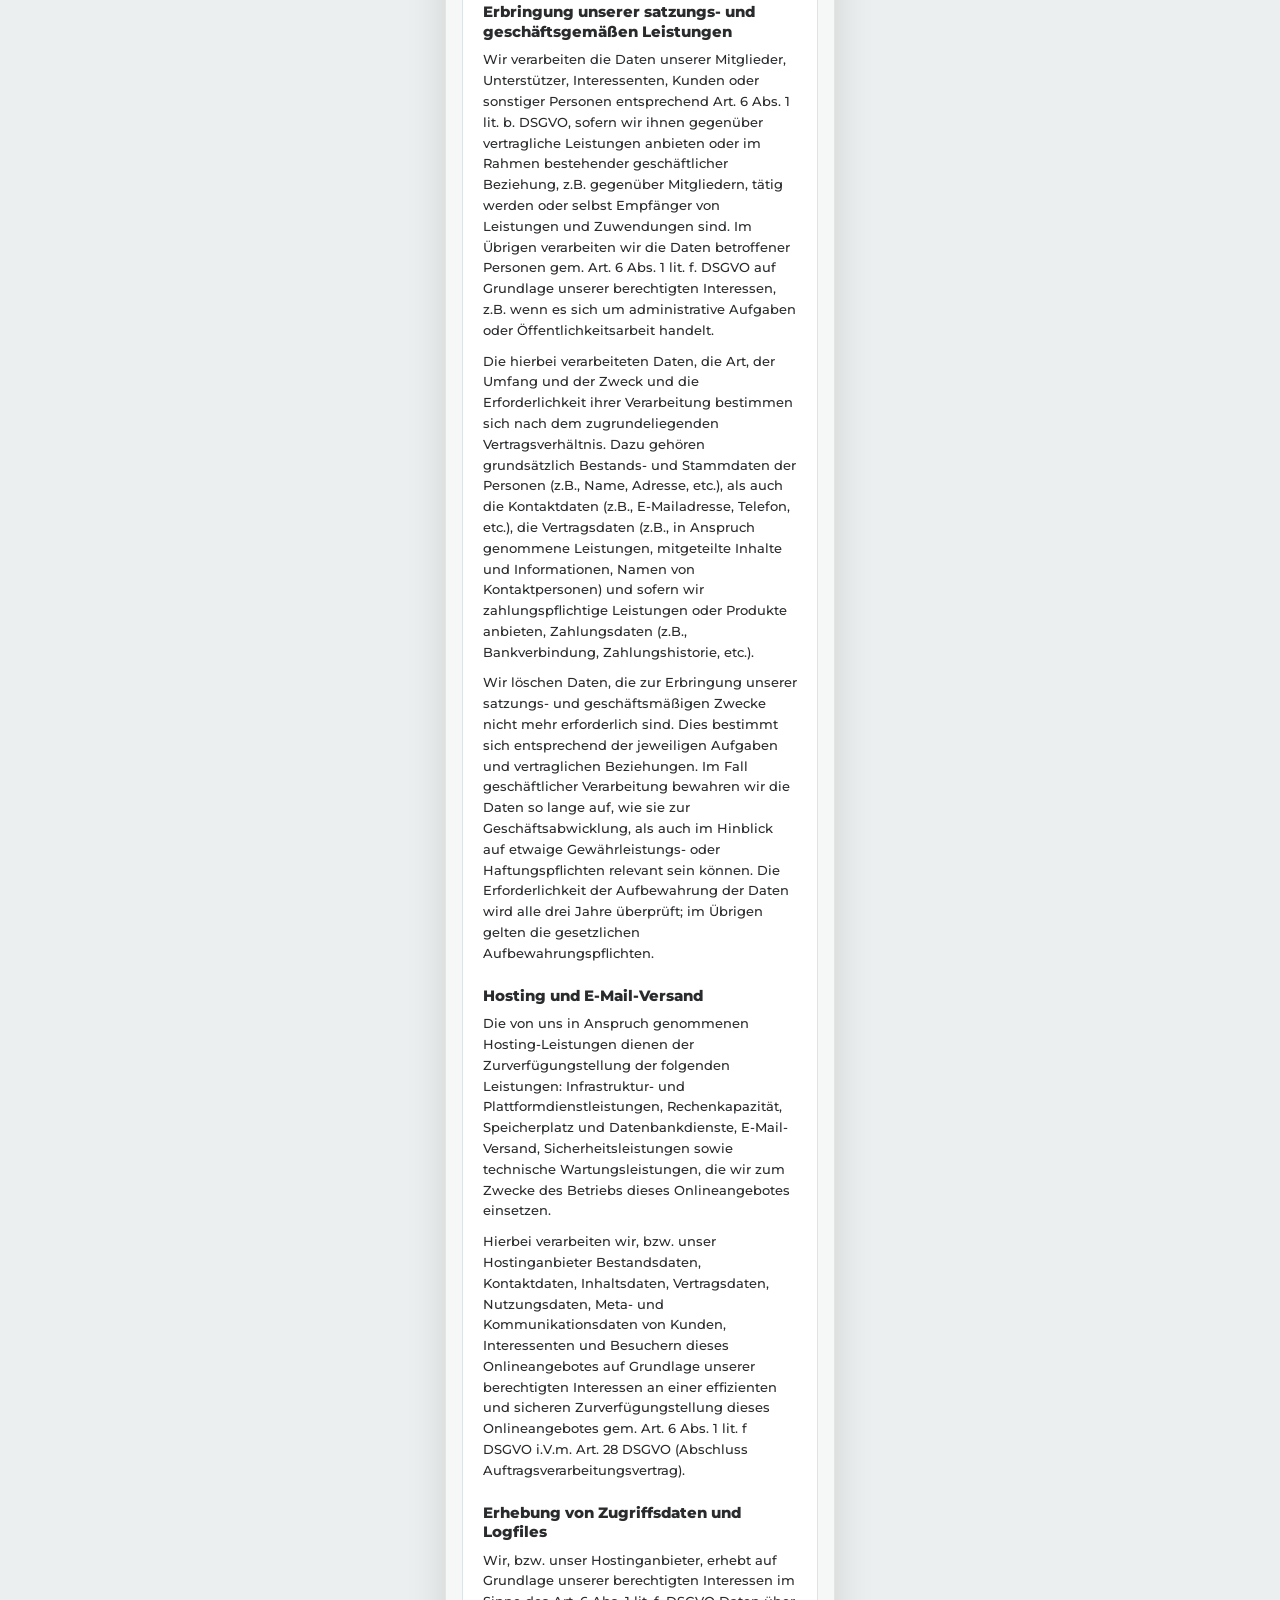
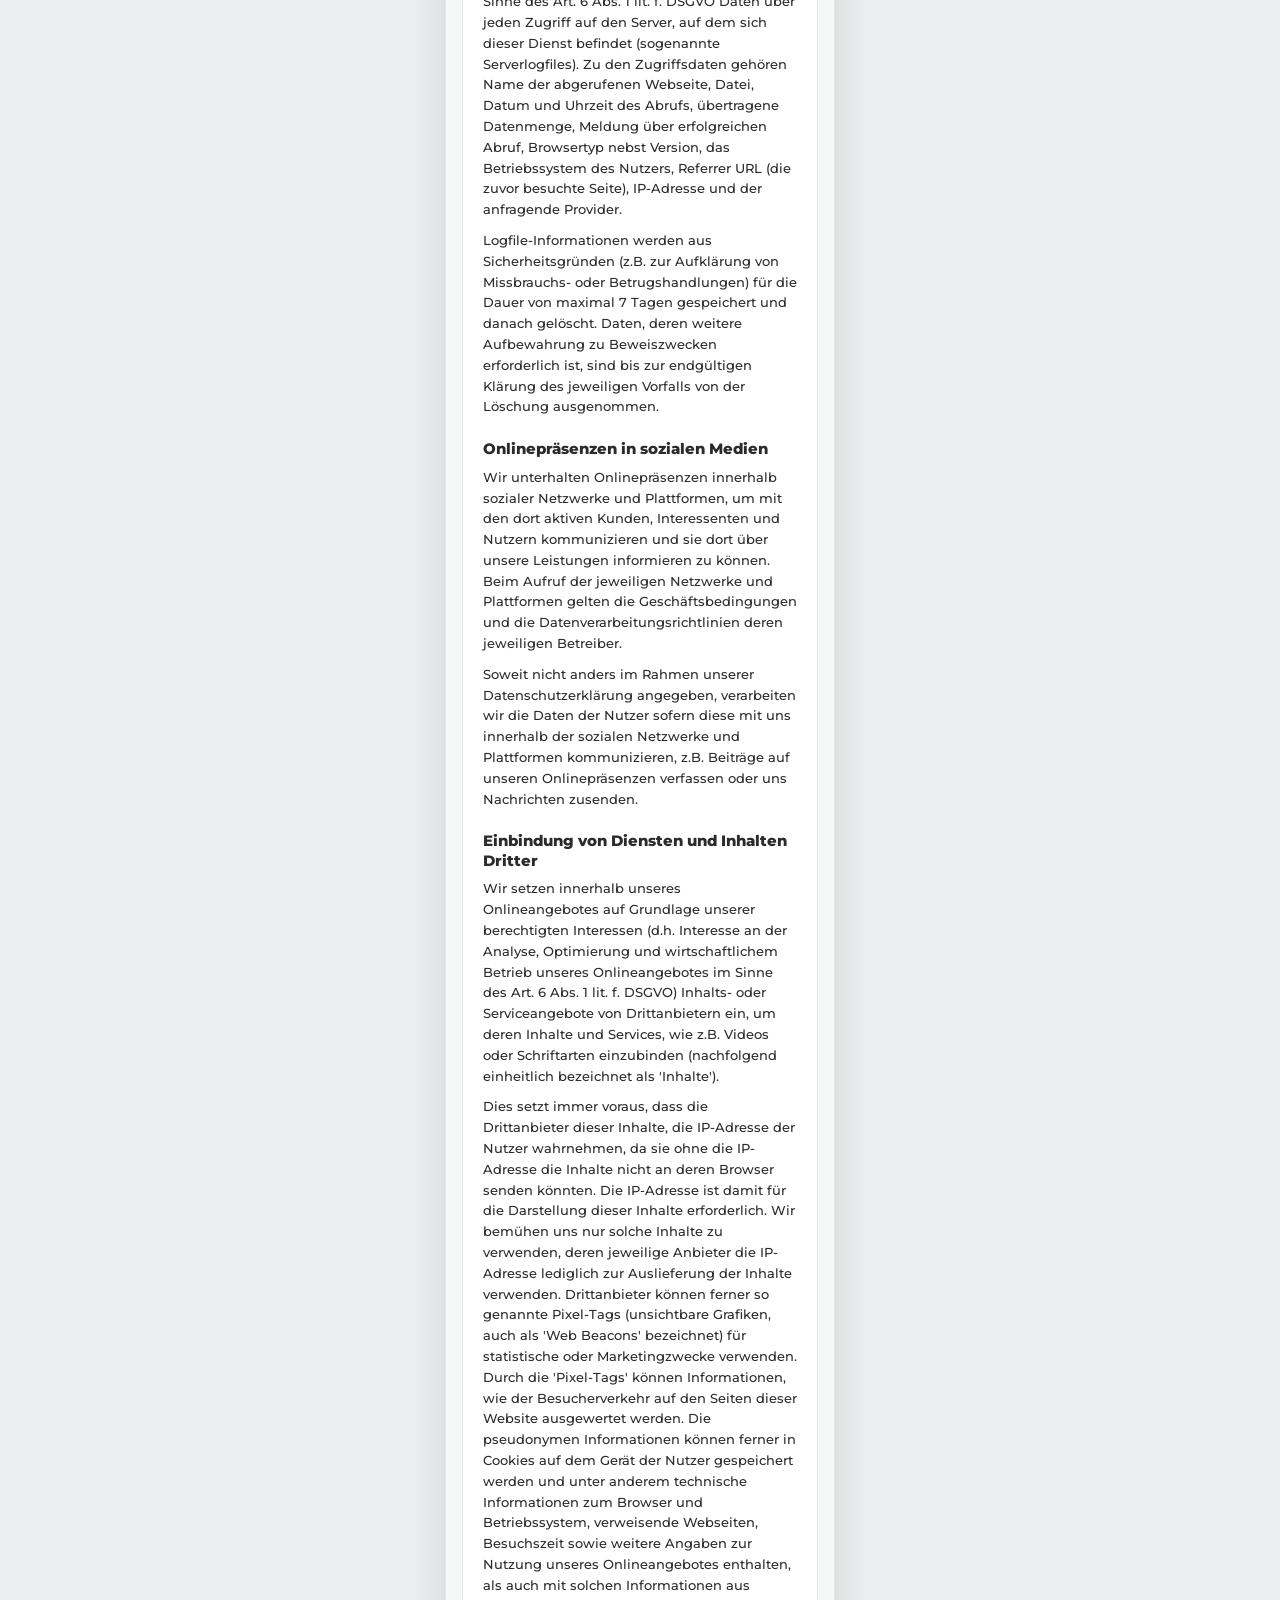
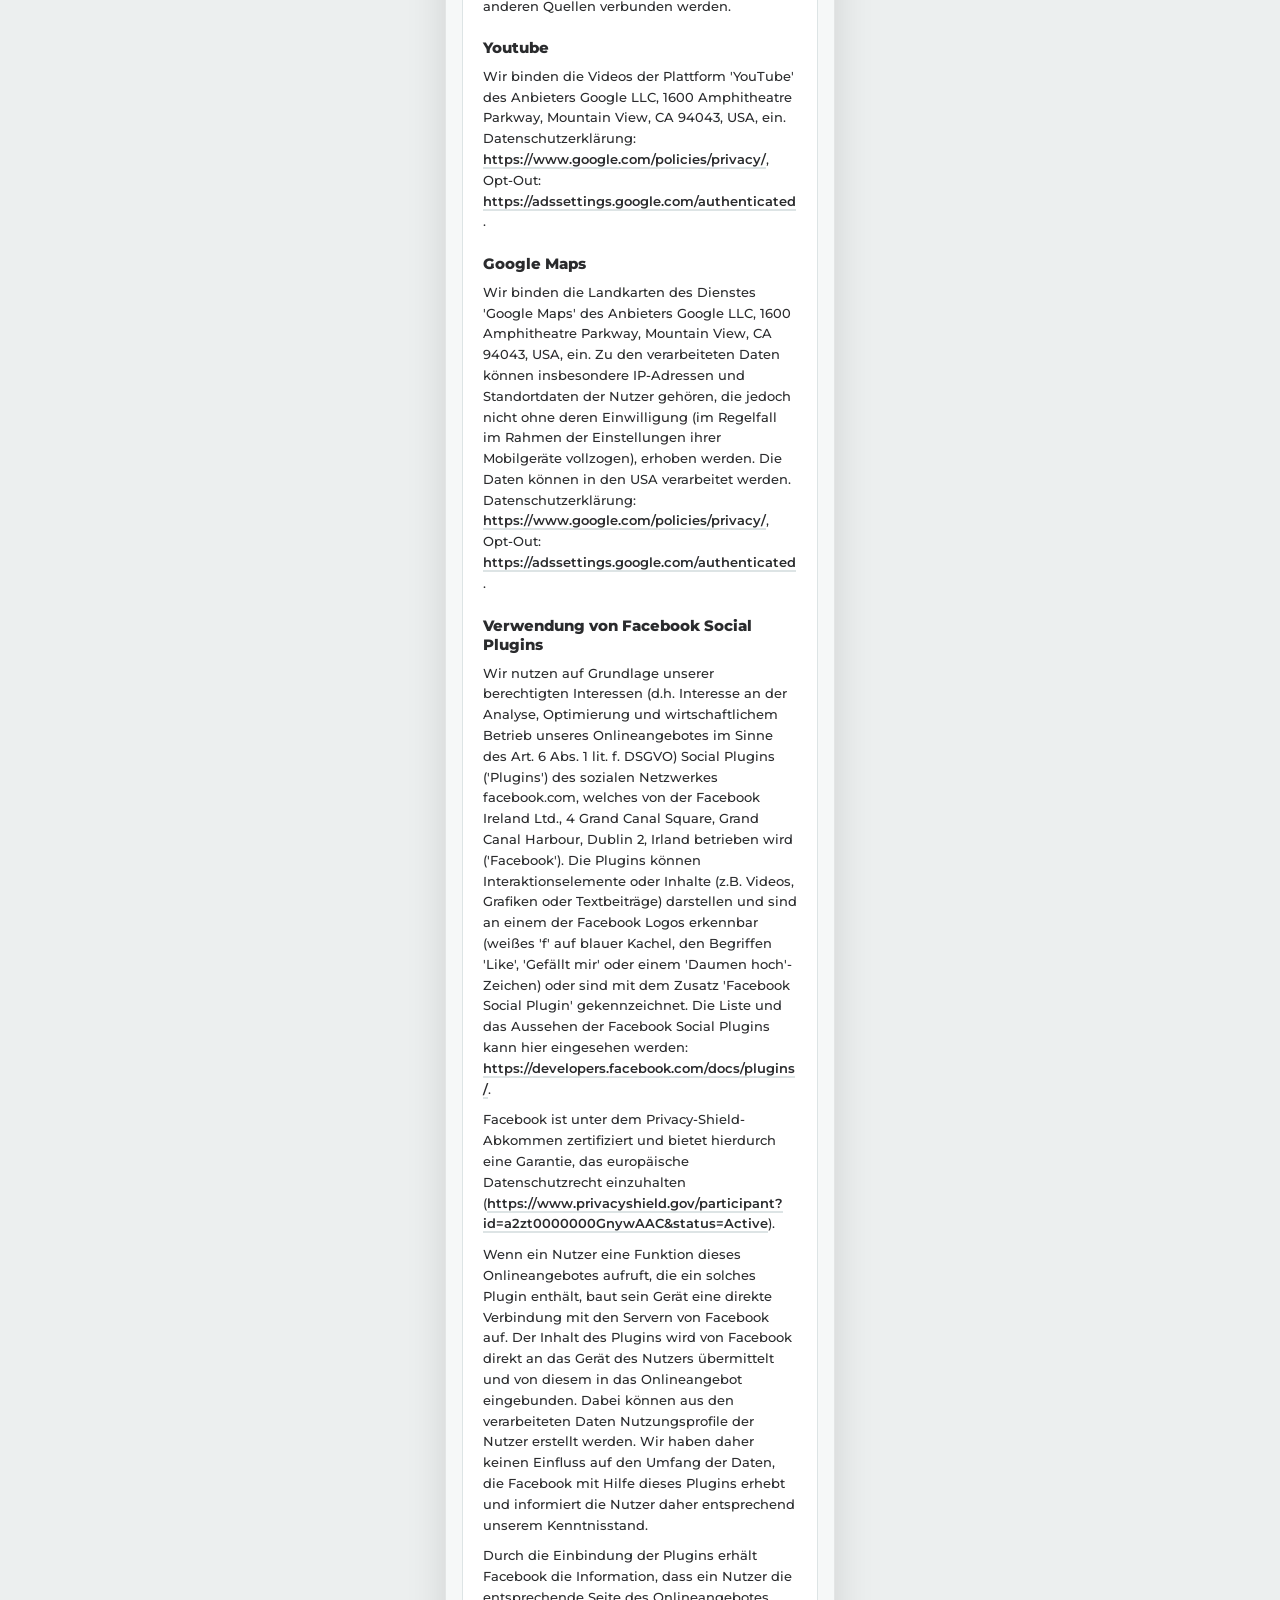
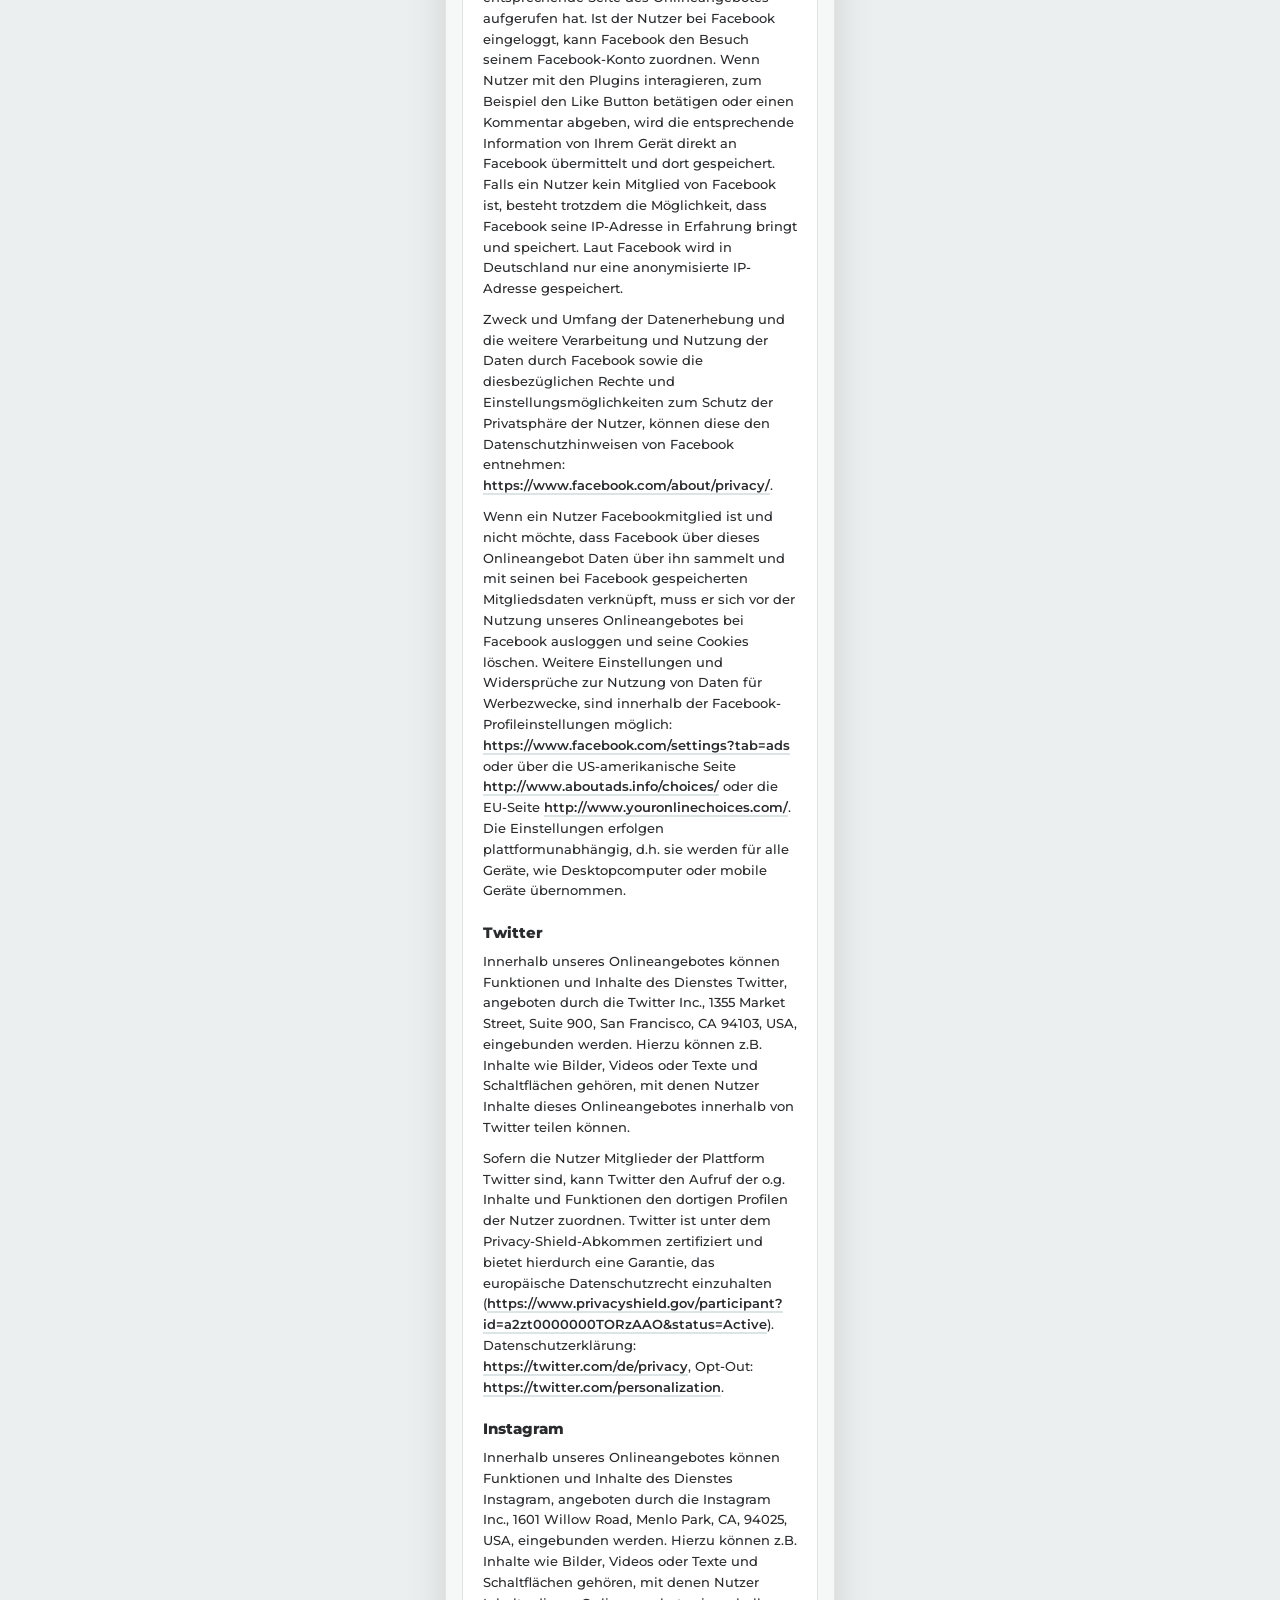
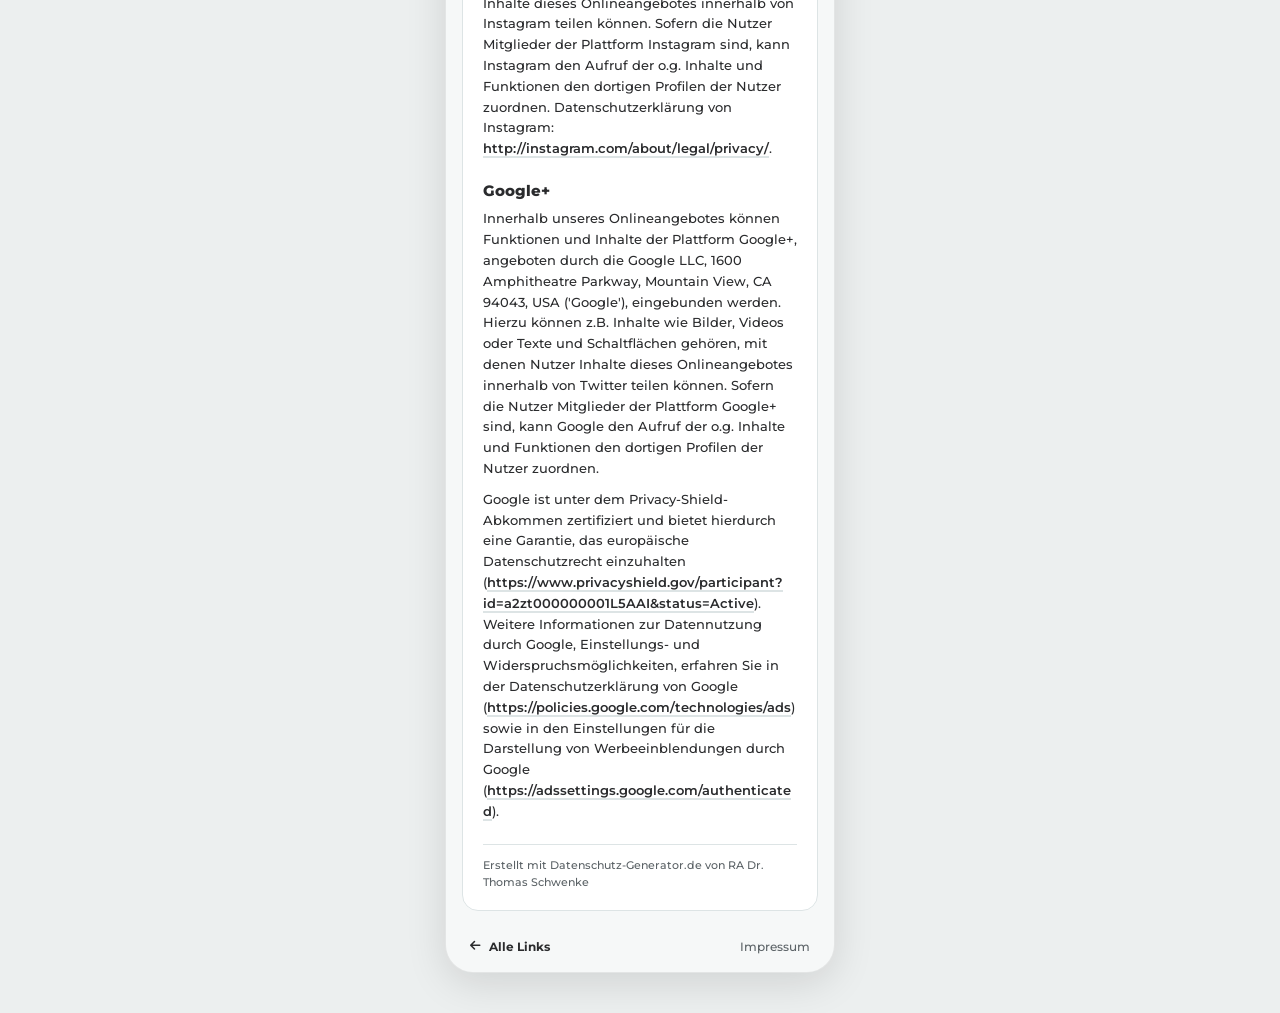
==== commit 02d90085: "Revert "Merge pull request #22 from jandoant/feature/self-hosted-fonts" This reverts commit 071d03bf" ====
--- a/datenschutz.html
+++ b/datenschutz.html
@@ -11,11 +11,11 @@
     <link rel="icon" type="image/png" href="assets/favicon.png">
     <link rel="apple-touch-icon" href="assets/apple-touch-icon.png">
 
-    <!-- Fonts & icon library (self-hosted, no external requests) -->
-    <link rel="stylesheet" href="assets/css/fonts.css">
-    <link rel="stylesheet" href="assets/vendor/fontawesome/css/fontawesome.min.css">
-    <link rel="stylesheet" href="assets/vendor/fontawesome/css/solid.min.css">
-    <link rel="stylesheet" href="assets/vendor/fontawesome/css/brands.min.css">
+    <!-- Fonts & icon library -->
+    <link rel="preconnect" href="https://fonts.googleapis.com">
+    <link rel="preconnect" href="https://fonts.gstatic.com" crossorigin>
+    <link rel="stylesheet" href="https://fonts.googleapis.com/css2?family=Montserrat:ital,wght@0,500;0,700;0,800;0,900;1,900&display=swap">
+    <link rel="stylesheet" href="https://cdnjs.cloudflare.com/ajax/libs/font-awesome/6.5.2/css/all.min.css">
 
     <!-- Page styles (loaded last so they take precedence over libraries) -->
     <link rel="stylesheet" href="assets/css/styles.css">
